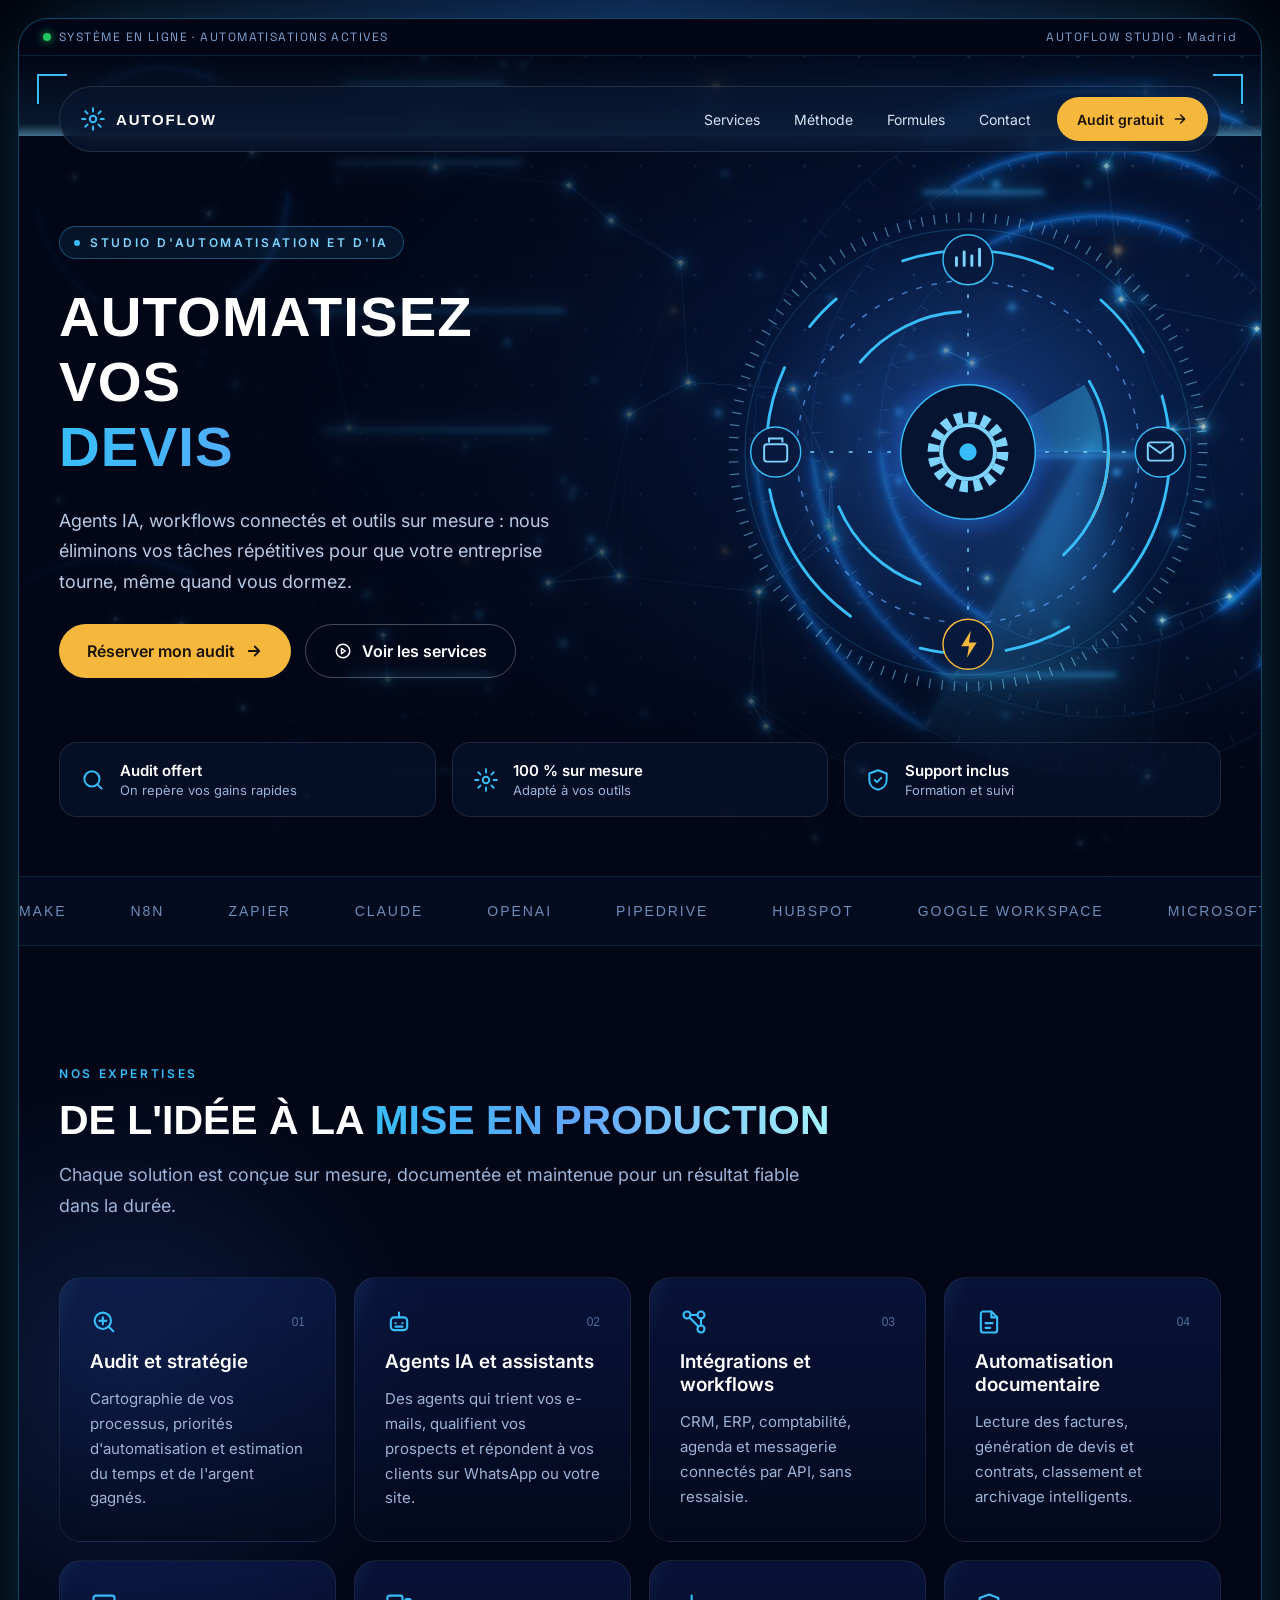
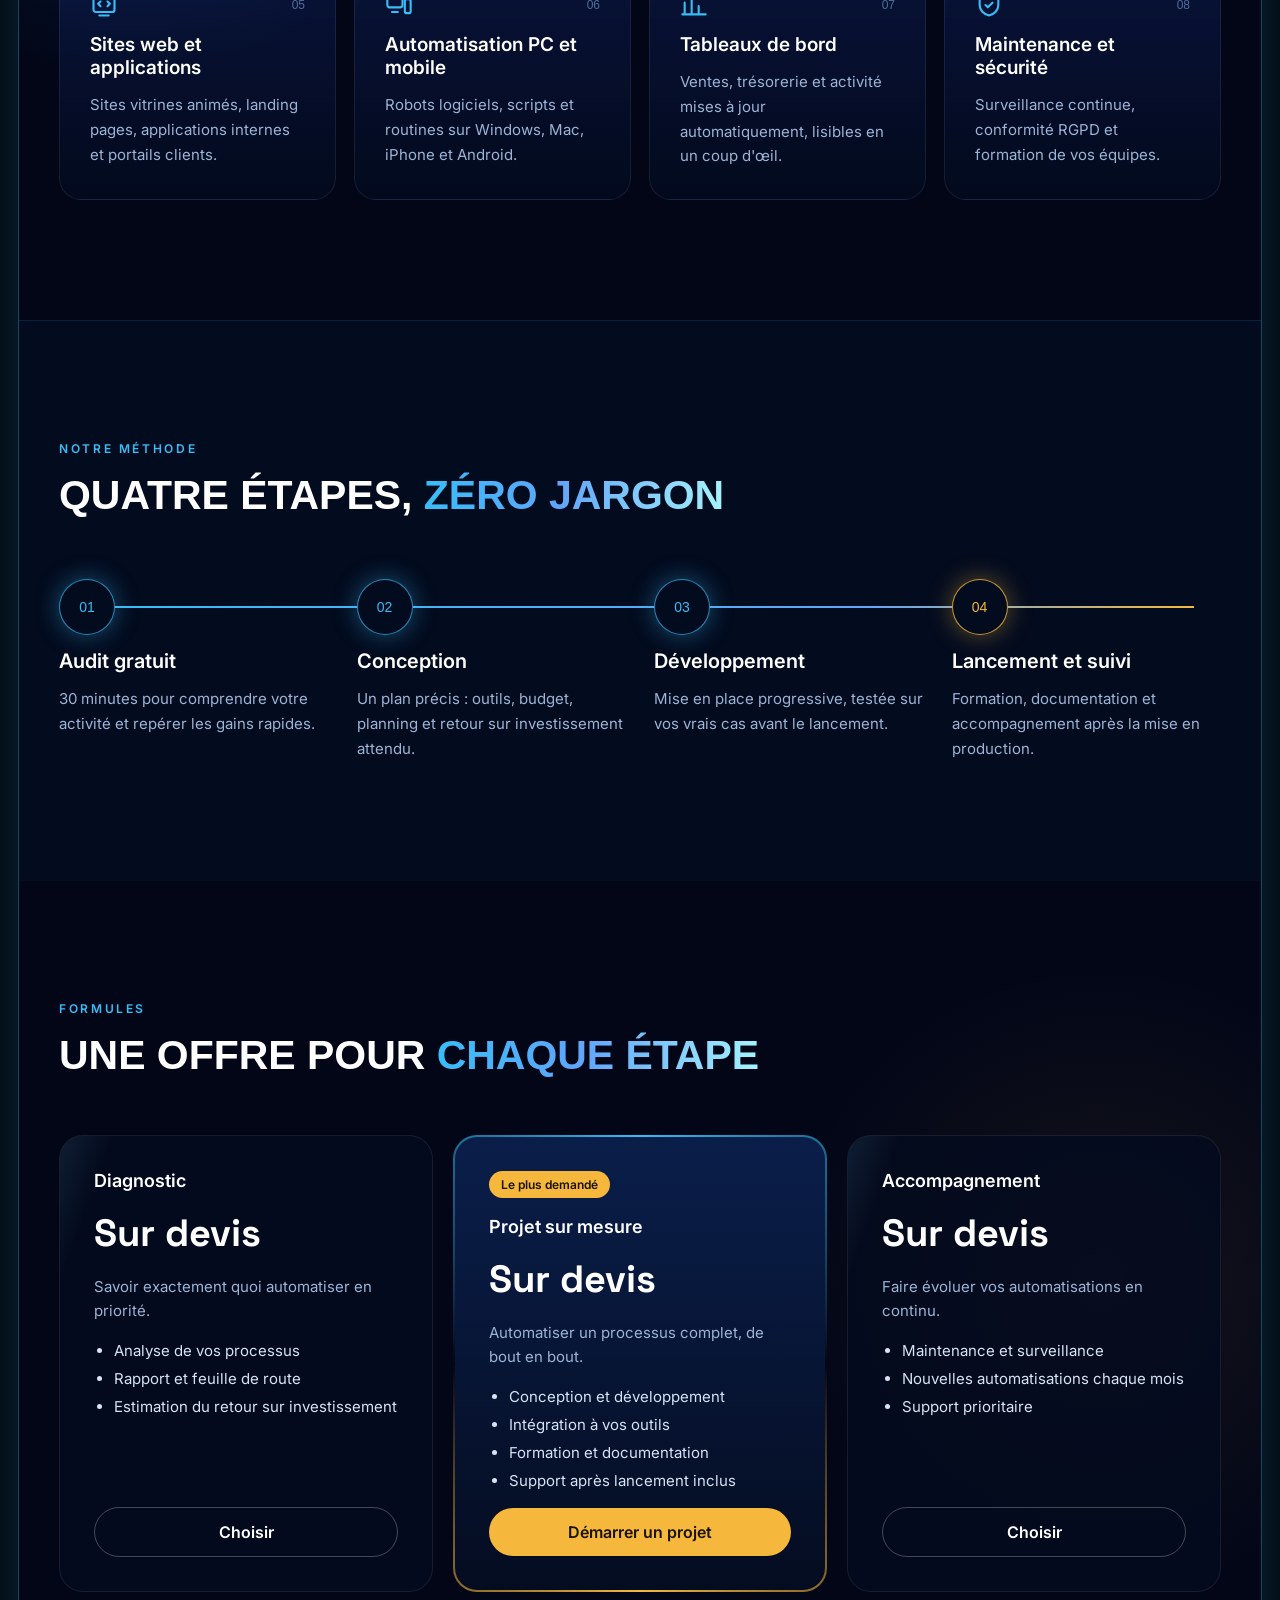
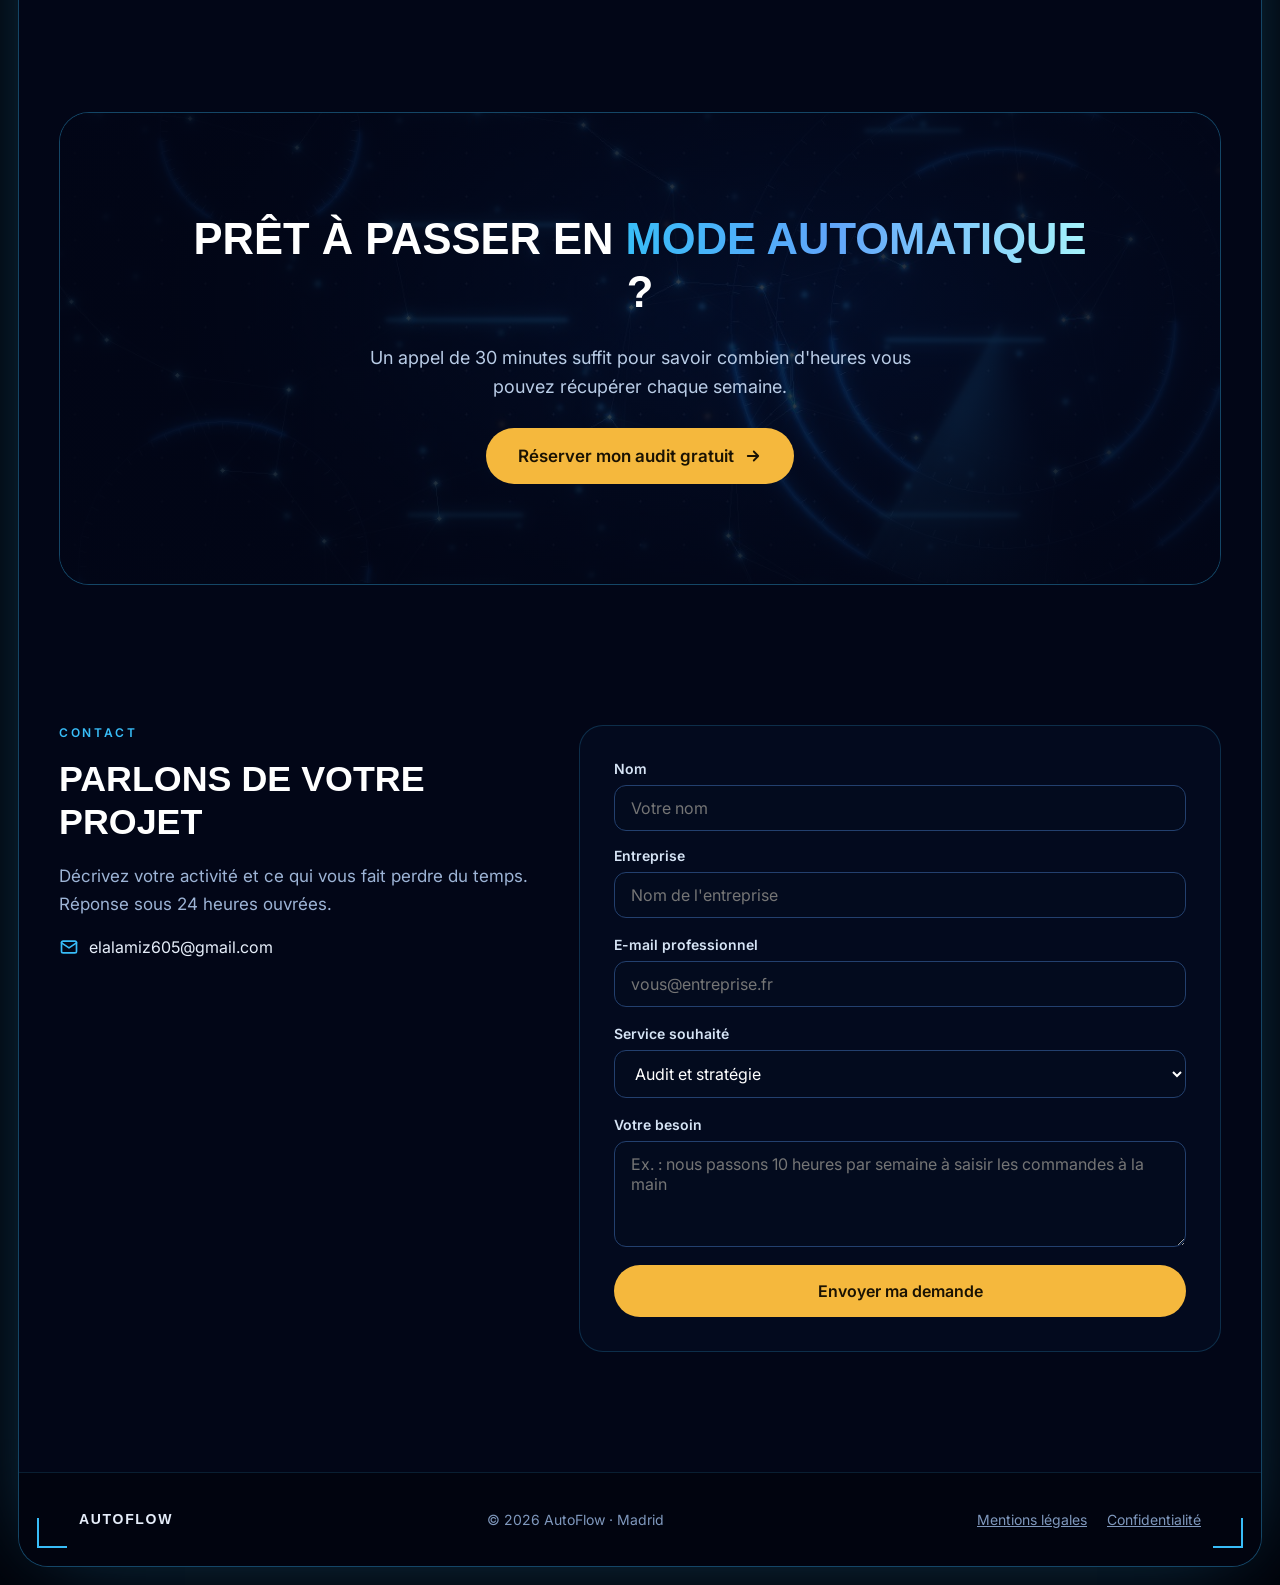
==== automation-agency-demo/index.html @ f9086c4c "Add animated automation agency demo site New /automation-agency-demo/ page with a looping video back" ====
<!doctype html>
<html lang="fr">
<head>
<meta charset="utf-8">
<meta name="viewport" content="width=device-width, initial-scale=1">
<title>AutoFlow – automatisation et IA pour entreprises (démo)</title>
<meta name="description" content="Démo de site vitrine animé pour une agence d'automatisation et d'IA fictive, réalisée par Ziad El Alami.">
<link rel="icon" href="../assets/logo.svg" type="image/svg+xml">
<link rel="preconnect" href="https://fonts.googleapis.com">
<link href="https://fonts.googleapis.com/css2?family=Inter:wght@400;500;600&amp;family=Syncopate:wght@400;700&amp;family=Space+Grotesk:wght@500;600;700&amp;display=swap" rel="stylesheet">
<style>
body{margin:0;background:#01030A}
a{color:#7DD3FC}a:hover{color:#BAE6FD}
@keyframes aj-up{from{opacity:0;transform:translateY(28px)}to{opacity:1;transform:none}}
@keyframes aj-spin{to{transform:rotate(360deg)}}
@keyframes aj-spinr{to{transform:rotate(-360deg)}}
@keyframes aj-glow{0%,100%{opacity:.45}50%{opacity:1}}
@keyframes aj-flow{to{stroke-dashoffset:-200}}
@keyframes aj-drift{from{transform:translateX(0)}to{transform:translateX(-50%)}}
@keyframes aj-scan{0%{transform:translateY(-10%);opacity:0}10%{opacity:1}90%{opacity:1}100%{transform:translateY(1100%);opacity:0}}
@keyframes aj-blink{0%,100%{opacity:1}50%{opacity:.25}}
@keyframes aj-words{0%,20%{transform:translateY(0)}25%,45%{transform:translateY(-1.15em)}50%,70%{transform:translateY(-2.3em)}75%,95%{transform:translateY(-3.45em)}100%{transform:translateY(-4.6em)}}
@keyframes aj-float{0%,100%{transform:translateY(0)}50%{transform:translateY(-14px)}}
@keyframes aj-line{from{transform:scaleX(0)}to{transform:scaleX(1)}}
@keyframes aj-shine{from{transform:translateX(-120%) skewX(-20deg)}to{transform:translateX(220%) skewX(-20deg)}}
.aj-in{opacity:0;animation:aj-up .9s cubic-bezier(.2,.7,.2,1) forwards}
.aj-rot{transform-box:fill-box;transform-origin:center;animation:aj-spin 20s linear infinite}
.aj-rotr{transform-box:fill-box;transform-origin:center;animation:aj-spinr 14s linear infinite}
.aj-glow{animation:aj-glow 3.5s ease-in-out infinite}
.aj-pulse{stroke-dasharray:4 16;animation:aj-flow 2.4s linear infinite}
.aj-marq{animation:aj-drift 34s linear infinite}
.aj-scan{animation:aj-scan 7s linear infinite}
.aj-blink{animation:aj-blink 1.6s ease-in-out infinite}
.aj-words{animation:aj-words 10s cubic-bezier(.7,0,.3,1) infinite}
.aj-float{animation:aj-float 6s ease-in-out infinite}
.aj-grad{background:linear-gradient(90deg,#38BDF8 0%,#60A5FA 45%,#A5F3FC 100%);-webkit-background-clip:text;background-clip:text;color:transparent}
.aj-card{position:relative;overflow:hidden;transition:transform .35s cubic-bezier(.2,.7,.2,1),border-color .35s,box-shadow .35s}
.aj-card::after{content:"";position:absolute;top:0;bottom:0;left:0;width:40%;background:linear-gradient(90deg,transparent,rgba(125,211,252,.14),transparent);transform:translateX(-120%) skewX(-20deg);pointer-events:none}
.aj-card:hover{transform:translateY(-6px);border-color:rgba(56,189,248,.6);box-shadow:0 24px 60px -24px rgba(56,189,248,.55)}
.aj-card:hover::after{animation:aj-shine .9s ease}
.aj-btn{transition:transform .25s,box-shadow .25s}
.aj-btn:hover{transform:translateY(-2px);box-shadow:0 0 34px rgba(245,184,61,.6)}
.aj-ghost{transition:background .25s,border-color .25s}
.aj-ghost:hover{background:rgba(56,189,248,.12);border-color:rgba(56,189,248,.7)}
@supports (animation-timeline: view()){.aj-rev{animation:aj-up linear both;animation-timeline:view();animation-range:entry 0% cover 28%}.aj-draw{transform-origin:left center;animation:aj-line linear both;animation-timeline:view();animation-range:entry 10% cover 45%}}
@media (max-width: 900px){.aj-hide-sm{display:none !important}}
@media (max-width: 640px){.aj-hide-xs{display:none !important}}
@media (prefers-reduced-motion: reduce){.aj-in,.aj-rev,.aj-draw{opacity:1 !important;transform:none !important;animation:none !important}.aj-rot,.aj-rotr,.aj-glow,.aj-pulse,.aj-marq,.aj-scan,.aj-blink,.aj-words,.aj-float{animation:none !important}}
</style>
</head>
<body>
<div style="font-family: Inter, system-ui, sans-serif; color: #E6EEFA; background: radial-gradient(ellipse 80% 50% at 50% 0%, #0B1E46 0%, #01030A 60%); width: 100%; padding: 18px; box-sizing: border-box">

<div style="position: relative; border-radius: 30px; border: 1px solid rgba(56,189,248,.35); box-shadow: 0 0 0 1px rgba(255,255,255,.03) inset, 0 0 90px -30px rgba(56,189,248,.45); overflow: hidden; background: #020617">

<div style="position: relative; z-index: 4; display: flex; flex-wrap: wrap; justify-content: space-between; gap: 8px; padding: 10px 24px; font-family: 'Space Grotesk', sans-serif; font-size: 12px; letter-spacing: .12em; color: #7FA3CF; border-bottom: 1px solid rgba(56,189,248,.15); background: rgba(2,6,23,.75)">
<span style="display: flex; align-items: center; gap: 8px"><span class="aj-blink" style="width: 8px; height: 8px; border-radius: 50%; background: #22C55E; box-shadow: 0 0 10px #22C55E"></span>SYSTÈME EN LIGNE · AUTOMATISATIONS ACTIVES</span>
<span class="aj-hide-sm">AUTOFLOW STUDIO · Madrid</span>
</div>

<section id="accueil" style="position: relative; overflow: hidden; min-height: 820px; background: #020617">
<video aria-hidden="true" src="hero.mp4" poster="poster.jpg" autoplay muted loop playsinline style="position: absolute; inset: 0; width: 100%; height: 100%; object-fit: cover; opacity: .9"></video>
<div aria-hidden="true" style="position: absolute; inset: 0; background: linear-gradient(90deg, rgba(2,6,23,.94) 0%, rgba(2,6,23,.72) 40%, rgba(2,6,23,.15) 100%)"></div>
<div aria-hidden="true" style="position: absolute; left: 0; right: 0; bottom: 0; height: 220px; background: linear-gradient(180deg, rgba(2,6,23,0) 0%, #020617 100%)"></div>
<div aria-hidden="true" class="aj-scan" style="position: absolute; left: 0; right: 0; top: 0; height: 80px; background: linear-gradient(180deg, rgba(56,189,248,0) 0%, rgba(56,189,248,.10) 85%, rgba(125,211,252,.5) 100%)"></div>

<div aria-hidden="true" style="position: absolute; top: 18px; left: 18px; width: 28px; height: 28px; border-top: 2px solid #38BDF8; border-left: 2px solid #38BDF8"></div>
<div aria-hidden="true" style="position: absolute; top: 18px; right: 18px; width: 28px; height: 28px; border-top: 2px solid #38BDF8; border-right: 2px solid #38BDF8"></div>

<div style="position: relative; z-index: 3; max-width: 1280px; margin: 0 auto; padding: 30px 40px 0">
<header class="aj-in" style="animation-delay: .05s; display: flex; flex-wrap: wrap; align-items: center; justify-content: space-between; gap: 16px; padding: 10px 12px 10px 20px; border-radius: 999px; background: rgba(8,20,48,.55); border: 1px solid rgba(255,255,255,.12); backdrop-filter: blur(14px)">
<a href="#accueil" style="display: flex; align-items: center; gap: 10px; text-decoration: none; color: #FFFFFF">
<svg aria-hidden="true" width="26" height="26" viewBox="0 0 24 24" fill="none" stroke="#38BDF8" stroke-width="1.8" stroke-linecap="round" stroke-linejoin="round"><circle cx="12" cy="12" r="3"></circle><path d="M12 2v3M12 19v3M2 12h3M19 12h3M4.9 4.9l2.1 2.1M17 17l2.1 2.1M4.9 19.1L7 17M17 7l2.1-2.1"></path></svg>
<span style="font-family: Syncopate, sans-serif; font-weight: 700; font-size: 15px; letter-spacing: .12em">AUTOFLOW</span>
</a>
<nav aria-label="Navigation principale" style="display: flex; flex-wrap: wrap; align-items: center; gap: 6px; font-size: 14px">
<a href="#services" class="aj-hide-xs" style="color: #D6E4F5; text-decoration: none; padding: 10px 14px">Services</a>
<a href="#methode" class="aj-hide-xs" style="color: #D6E4F5; text-decoration: none; padding: 10px 14px">Méthode</a>
<a href="#formules" class="aj-hide-xs" style="color: #D6E4F5; text-decoration: none; padding: 10px 14px">Formules</a>
<a href="#contact" class="aj-hide-xs" style="color: #D6E4F5; text-decoration: none; padding: 10px 14px">Contact</a>
<a href="#contact" class="aj-btn" style="margin-left: 6px; background: #F5B83D; color: #1A1203; text-decoration: none; padding: 12px 20px; border-radius: 999px; font-weight: 600; min-height: 44px; box-sizing: border-box; display: inline-flex; align-items: center; gap: 8px">Audit gratuit <svg aria-hidden="true" width="16" height="16" viewBox="0 0 24 24" fill="none" stroke="#1A1203" stroke-width="2.4" stroke-linecap="round" stroke-linejoin="round"><path d="M5 12h14M13 6l6 6-6 6"></path></svg></a>
</nav>
</header>
</div>

<div style="position: relative; z-index: 2; max-width: 1280px; margin: 0 auto; padding: 50px 40px 40px; display: flex; flex-wrap: wrap; align-items: center; gap: 30px">

<div style="flex: 1 1 540px; display: flex; flex-direction: column; gap: 26px">
<span class="aj-in" style="animation-delay: .15s; display: inline-flex; align-self: flex-start; align-items: center; gap: 10px; font-size: 12px; font-weight: 600; letter-spacing: .22em; color: #7DD3FC; padding: 8px 14px; border: 1px solid rgba(56,189,248,.35); border-radius: 999px; background: rgba(56,189,248,.08)"><span class="aj-blink" style="width: 6px; height: 6px; border-radius: 50%; background: #38BDF8"></span>STUDIO D'AUTOMATISATION ET D'IA</span>
<h1 aria-label="Automatisez vos devis, factures, relances et agendas" style="margin: 0; font-family: Syncopate, sans-serif; font-weight: 700; font-size: clamp(28px, 4.4vw, 58px); line-height: 1.15; letter-spacing: .02em; color: #FFFFFF">
<span aria-hidden="true" class="aj-in" style="display: block; animation-delay: .25s">AUTOMATISEZ</span>
<span aria-hidden="true" class="aj-in" style="display: block; animation-delay: .38s">VOS</span>
<span aria-hidden="true" class="aj-in" style="display: block; animation-delay: .51s; height: 1.15em; overflow: hidden">
<span class="aj-words aj-grad" style="display: flex; flex-direction: column; line-height: 1.15em"><span>DEVIS</span><span>FACTURES</span><span>RELANCES</span><span>AGENDAS</span><span>DEVIS</span></span>
</span>
</h1>
<p class="aj-in" style="animation-delay: .65s; margin: 0; font-size: 18px; line-height: 1.7; color: #B9CCE6; max-width: 540px">Agents IA, workflows connectés et outils sur mesure : nous éliminons vos tâches répétitives pour que votre entreprise tourne, même quand vous dormez.</p>
<div class="aj-in" style="animation-delay: .78s; display: flex; flex-wrap: wrap; gap: 14px">
<a href="#contact" class="aj-btn" style="background: #F5B83D; color: #1A1203; text-decoration: none; padding: 16px 28px; border-radius: 999px; font-weight: 600; font-size: 16px; min-height: 44px; box-sizing: border-box; display: inline-flex; align-items: center; gap: 10px">Réserver mon audit <svg aria-hidden="true" width="18" height="18" viewBox="0 0 24 24" fill="none" stroke="#1A1203" stroke-width="2.4" stroke-linecap="round" stroke-linejoin="round"><path d="M5 12h14M13 6l6 6-6 6"></path></svg></a>
<a href="#services" class="aj-ghost" style="color: #FFFFFF; text-decoration: none; padding: 16px 28px; border-radius: 999px; font-weight: 600; font-size: 16px; border: 1px solid rgba(255,255,255,.28); min-height: 44px; box-sizing: border-box; display: inline-flex; align-items: center; gap: 10px"><svg aria-hidden="true" width="18" height="18" viewBox="0 0 24 24" fill="none" stroke="#FFFFFF" stroke-width="2" stroke-linecap="round" stroke-linejoin="round"><circle cx="12" cy="12" r="9"></circle><path d="M10 8.5l5 3.5-5 3.5z"></path></svg>Voir les services</a>
</div>
</div>

<div class="aj-in" style="animation-delay: .3s; flex: 1 1 420px; display: flex; justify-content: center">
<svg class="aj-float" role="img" aria-label="Interface holographique animée d'automatisation" viewBox="0 0 520 520" style="width: 100%; max-width: 500px; height: auto; overflow: visible">
<defs>
<radialGradient id="ajCore" cx="50%" cy="50%" r="50%"><stop offset="0%" stop-color="#E0F7FF"></stop><stop offset="35%" stop-color="#38BDF8" stop-opacity=".9"></stop><stop offset="100%" stop-color="#1D4ED8" stop-opacity="0"></stop></radialGradient>
<radialGradient id="ajHalo" cx="50%" cy="50%" r="50%"><stop offset="0%" stop-color="#3B82F6" stop-opacity=".35"></stop><stop offset="100%" stop-color="#3B82F6" stop-opacity="0"></stop></radialGradient>
<linearGradient id="ajSweep" x1="0" y1="0" x2="1" y2="0"><stop offset="0%" stop-color="#38BDF8" stop-opacity="0"></stop><stop offset="100%" stop-color="#38BDF8" stop-opacity=".45"></stop></linearGradient>
</defs>
<circle class="aj-glow" cx="260" cy="260" r="255" fill="url(#ajHalo)"></circle>
<circle class="aj-rot" style="animation-duration: 60s" cx="260" cy="260" r="244" fill="none" stroke="#7DD3FC" stroke-opacity=".55" stroke-width="10" stroke-dasharray="1.2 11.6"></circle>
<circle cx="260" cy="260" r="232" fill="none" stroke="#38BDF8" stroke-opacity=".25" stroke-width="1"></circle>
<circle class="aj-rot" style="animation-duration: 16s" cx="260" cy="260" r="210" fill="none" stroke="#38BDF8" stroke-width="3" stroke-linecap="round" stroke-dasharray="160 60 70 50 40 80"></circle>
<circle class="aj-rotr" style="animation-duration: 24s" cx="260" cy="260" r="178" fill="none" stroke="#60A5FA" stroke-opacity=".7" stroke-width="1.5" stroke-dasharray="6 10"></circle>
<circle class="aj-rot" style="animation-duration: 9s" cx="260" cy="260" r="146" fill="none" stroke="#F5B83D" stroke-width="3" stroke-linecap="round" stroke-dasharray="70 850"></circle>
<circle class="aj-rotr" style="animation-duration: 12s" cx="260" cy="260" r="146" fill="none" stroke="#38BDF8" stroke-width="3" stroke-linecap="round" stroke-dasharray="120 160"></circle>
<g class="aj-rot" style="animation-duration: 5s"><path d="M260 260 L400 260 A140 140 0 0 0 381 190 Z" fill="url(#ajSweep)"></path></g>
<g class="aj-rot" style="animation-duration: 30s">
<g fill="none" stroke="#7DD3FC" stroke-width="1.5"><line class="aj-pulse" x1="260" y1="260" x2="260" y2="60"></line><line class="aj-pulse" x1="260" y1="260" x2="460" y2="260"></line><line class="aj-pulse" x1="260" y1="260" x2="260" y2="460"></line><line class="aj-pulse" x1="260" y1="260" x2="60" y2="260"></line></g>
<g class="aj-rotr" style="animation-duration: 30s"><circle cx="260" cy="60" r="26" fill="#071A3D" stroke="#38BDF8" stroke-width="1.5"></circle><path d="M248 66v-8M256 66v-14M264 66v-10M272 66v-17" stroke="#7DD3FC" stroke-width="3" stroke-linecap="round" fill="none"></path></g>
<g class="aj-rotr" style="animation-duration: 30s"><circle cx="460" cy="260" r="26" fill="#071A3D" stroke="#38BDF8" stroke-width="1.5"></circle><rect x="447" y="250" width="26" height="19" rx="3" fill="none" stroke="#7DD3FC" stroke-width="2"></rect><path d="M447 252l13 9 13-9" fill="none" stroke="#7DD3FC" stroke-width="2"></path></g>
<g class="aj-rotr" style="animation-duration: 30s"><circle cx="260" cy="460" r="26" fill="#071A3D" stroke="#F5B83D" stroke-width="1.5"></circle><path d="M263 446l-10 16h8l-2 12 10-16h-8z" fill="#F5B83D"></path></g>
<g class="aj-rotr" style="animation-duration: 30s"><circle cx="60" cy="260" r="26" fill="#071A3D" stroke="#38BDF8" stroke-width="1.5"></circle><rect x="48" y="252" width="24" height="18" rx="3" fill="none" stroke="#7DD3FC" stroke-width="2"></rect><path d="M53 250v-4h14v4" fill="none" stroke="#7DD3FC" stroke-width="2"></path></g>
</g>
<circle class="aj-glow" cx="260" cy="260" r="92" fill="url(#ajCore)"></circle>
<circle cx="260" cy="260" r="70" fill="#041431" stroke="#38BDF8" stroke-width="1.5"></circle>
<g class="aj-rot" style="animation-duration: 8s">
<circle cx="260" cy="260" r="36" fill="none" stroke="#7DD3FC" stroke-width="12" stroke-dasharray="8 6.14"></circle>
<circle cx="260" cy="260" r="28" fill="#041431" stroke="#7DD3FC" stroke-width="4"></circle>
<circle cx="260" cy="260" r="9" fill="#38BDF8"></circle>
</g>
</svg>
</div>
</div>

<div style="position: relative; z-index: 2; max-width: 1280px; margin: 0 auto; padding: 0 40px 56px">
<div class="aj-in" style="animation-delay: .95s; display: grid; grid-template-columns: repeat(auto-fit, minmax(230px, 1fr)); gap: 16px">
<div style="display: flex; align-items: center; gap: 14px; padding: 18px 20px; border-radius: 18px; background: rgba(8,20,48,.6); border: 1px solid rgba(255,255,255,.1); backdrop-filter: blur(10px)">
<svg aria-hidden="true" width="26" height="26" viewBox="0 0 24 24" fill="none" stroke="#38BDF8" stroke-width="1.8" stroke-linecap="round" stroke-linejoin="round"><circle cx="11" cy="11" r="7"></circle><path d="M20 20l-4-4"></path></svg>
<span style="display: flex; flex-direction: column; gap: 2px"><span style="font-size: 15px; font-weight: 600; color: #FFFFFF">Audit offert</span><span style="font-size: 13px; color: #9DB4D6">On repère vos gains rapides</span></span>
</div>
<div style="display: flex; align-items: center; gap: 14px; padding: 18px 20px; border-radius: 18px; background: rgba(8,20,48,.6); border: 1px solid rgba(255,255,255,.1); backdrop-filter: blur(10px)">
<svg aria-hidden="true" width="26" height="26" viewBox="0 0 24 24" fill="none" stroke="#38BDF8" stroke-width="1.8" stroke-linecap="round" stroke-linejoin="round"><circle cx="12" cy="12" r="3"></circle><path d="M12 2v3M12 19v3M2 12h3M19 12h3M4.9 4.9l2.1 2.1M17 17l2.1 2.1M4.9 19.1L7 17M17 7l2.1-2.1"></path></svg>
<span style="display: flex; flex-direction: column; gap: 2px"><span style="font-size: 15px; font-weight: 600; color: #FFFFFF">100 % sur mesure</span><span style="font-size: 13px; color: #9DB4D6">Adapté à vos outils</span></span>
</div>
<div style="display: flex; align-items: center; gap: 14px; padding: 18px 20px; border-radius: 18px; background: rgba(8,20,48,.6); border: 1px solid rgba(255,255,255,.1); backdrop-filter: blur(10px)">
<svg aria-hidden="true" width="26" height="26" viewBox="0 0 24 24" fill="none" stroke="#38BDF8" stroke-width="1.8" stroke-linecap="round" stroke-linejoin="round"><path d="M12 3l8 3v6c0 4.5-3.4 8-8 9-4.6-1-8-4.5-8-9V6z"></path><path d="M9 12l2 2 4-4"></path></svg>
<span style="display: flex; flex-direction: column; gap: 2px"><span style="font-size: 15px; font-weight: 600; color: #FFFFFF">Support inclus</span><span style="font-size: 13px; color: #9DB4D6">Formation et suivi</span></span>
</div>
</div>
</div>
</section>

<section aria-label="Technologies" style="border-top: 1px solid rgba(56,189,248,.15); border-bottom: 1px solid rgba(56,189,248,.15); background: #030B1E; overflow: hidden">
<div class="aj-marq" style="display: flex; width: max-content; gap: 64px; padding: 26px 0; font-family: Syncopate, sans-serif; font-size: 14px; letter-spacing: .14em; color: #6E8DB8; white-space: nowrap">
<span>MAKE</span><span>N8N</span><span>ZAPIER</span><span>CLAUDE</span><span>OPENAI</span><span>PIPEDRIVE</span><span>HUBSPOT</span><span>GOOGLE WORKSPACE</span><span>MICROSOFT 365</span><span>WHATSAPP BUSINESS</span><span>NEXT.JS</span><span>VERCEL</span>
<span>MAKE</span><span>N8N</span><span>ZAPIER</span><span>CLAUDE</span><span>OPENAI</span><span>PIPEDRIVE</span><span>HUBSPOT</span><span>GOOGLE WORKSPACE</span><span>MICROSOFT 365</span><span>WHATSAPP BUSINESS</span><span>NEXT.JS</span><span>VERCEL</span>
</div>
</section>

<section id="services" style="position: relative; background: #020617">
<div aria-hidden="true" class="aj-glow" style="position: absolute; left: -200px; top: 120px; width: 620px; height: 620px; border-radius: 50%; background: radial-gradient(circle, rgba(59,130,246,.16) 0%, rgba(59,130,246,0) 70%)"></div>
<div style="position: relative; max-width: 1280px; margin: 0 auto; padding: 120px 40px; display: flex; flex-direction: column; gap: 56px">
<div class="aj-rev" style="display: flex; flex-direction: column; gap: 16px; max-width: 780px">
<span style="font-size: 12px; font-weight: 600; letter-spacing: .22em; color: #38BDF8">NOS EXPERTISES</span>
<h2 style="margin: 0; font-family: Syncopate, sans-serif; font-weight: 700; font-size: clamp(24px, 3.2vw, 42px); line-height: 1.15; color: #FFFFFF">DE L'IDÉE À LA <span class="aj-grad">MISE EN PRODUCTION</span></h2>
<p style="margin: 0; font-size: 18px; line-height: 1.7; color: #9DB4D6">Chaque solution est conçue sur mesure, documentée et maintenue pour un résultat fiable dans la durée.</p>
</div>
<div style="display: grid; grid-template-columns: repeat(auto-fit, minmax(270px, 1fr)); gap: 18px">

<div class="aj-card aj-rev" style="border: 1px solid rgba(255,255,255,.08); border-radius: 22px; padding: 30px; display: flex; flex-direction: column; gap: 14px; background: linear-gradient(180deg, rgba(30,64,175,.22) 0%, rgba(4,12,32,.7) 100%)">
<div style="display: flex; justify-content: space-between; align-items: center"><svg aria-hidden="true" width="28" height="28" viewBox="0 0 24 24" fill="none" stroke="#38BDF8" stroke-width="1.8" stroke-linecap="round" stroke-linejoin="round"><circle cx="11" cy="11" r="7"></circle><path d="M20 20l-4-4M8 11h6M11 8v6"></path></svg><span style="font-family: Syncopate, sans-serif; font-size: 12px; color: #4F6E99">01</span></div>
<h3 style="margin: 0; font-size: 19px; font-weight: 600; color: #FFFFFF">Audit et stratégie</h3>
<p style="margin: 0; font-size: 15px; line-height: 1.65; color: #9DB4D6">Cartographie de vos processus, priorités d'automatisation et estimation du temps et de l'argent gagnés.</p>
</div>
<div class="aj-card aj-rev" style="border: 1px solid rgba(255,255,255,.08); border-radius: 22px; padding: 30px; display: flex; flex-direction: column; gap: 14px; background: linear-gradient(180deg, rgba(30,64,175,.22) 0%, rgba(4,12,32,.7) 100%)">
<div style="display: flex; justify-content: space-between; align-items: center"><svg aria-hidden="true" width="28" height="28" viewBox="0 0 24 24" fill="none" stroke="#38BDF8" stroke-width="1.8" stroke-linecap="round" stroke-linejoin="round"><rect x="5" y="8" width="14" height="11" rx="3"></rect><path d="M12 4v4M9 13h.01M15 13h.01M9 16h6"></path></svg><span style="font-family: Syncopate, sans-serif; font-size: 12px; color: #4F6E99">02</span></div>
<h3 style="margin: 0; font-size: 19px; font-weight: 600; color: #FFFFFF">Agents IA et assistants</h3>
<p style="margin: 0; font-size: 15px; line-height: 1.65; color: #9DB4D6">Des agents qui trient vos e-mails, qualifient vos prospects et répondent à vos clients sur WhatsApp ou votre site.</p>
</div>
<div class="aj-card aj-rev" style="border: 1px solid rgba(255,255,255,.08); border-radius: 22px; padding: 30px; display: flex; flex-direction: column; gap: 14px; background: linear-gradient(180deg, rgba(30,64,175,.22) 0%, rgba(4,12,32,.7) 100%)">
<div style="display: flex; justify-content: space-between; align-items: center"><svg aria-hidden="true" width="28" height="28" viewBox="0 0 24 24" fill="none" stroke="#38BDF8" stroke-width="1.8" stroke-linecap="round" stroke-linejoin="round"><circle cx="6" cy="6" r="3"></circle><circle cx="18" cy="18" r="3"></circle><circle cx="18" cy="6" r="3"></circle><path d="M9 6h6M18 9v6M8.2 8.2l7.6 7.6"></path></svg><span style="font-family: Syncopate, sans-serif; font-size: 12px; color: #4F6E99">03</span></div>
<h3 style="margin: 0; font-size: 19px; font-weight: 600; color: #FFFFFF">Intégrations et workflows</h3>
<p style="margin: 0; font-size: 15px; line-height: 1.65; color: #9DB4D6">CRM, ERP, comptabilité, agenda et messagerie connectés par API, sans ressaisie.</p>
</div>
<div class="aj-card aj-rev" style="border: 1px solid rgba(255,255,255,.08); border-radius: 22px; padding: 30px; display: flex; flex-direction: column; gap: 14px; background: linear-gradient(180deg, rgba(30,64,175,.22) 0%, rgba(4,12,32,.7) 100%)">
<div style="display: flex; justify-content: space-between; align-items: center"><svg aria-hidden="true" width="28" height="28" viewBox="0 0 24 24" fill="none" stroke="#38BDF8" stroke-width="1.8" stroke-linecap="round" stroke-linejoin="round"><path d="M14 3H7a2 2 0 0 0-2 2v14a2 2 0 0 0 2 2h10a2 2 0 0 0 2-2V8z"></path><path d="M14 3v5h5M9 13h6M9 17h4"></path></svg><span style="font-family: Syncopate, sans-serif; font-size: 12px; color: #4F6E99">04</span></div>
<h3 style="margin: 0; font-size: 19px; font-weight: 600; color: #FFFFFF">Automatisation documentaire</h3>
<p style="margin: 0; font-size: 15px; line-height: 1.65; color: #9DB4D6">Lecture des factures, génération de devis et contrats, classement et archivage intelligents.</p>
</div>
<div class="aj-card aj-rev" style="border: 1px solid rgba(255,255,255,.08); border-radius: 22px; padding: 30px; display: flex; flex-direction: column; gap: 14px; background: linear-gradient(180deg, rgba(30,64,175,.22) 0%, rgba(4,12,32,.7) 100%)">
<div style="display: flex; justify-content: space-between; align-items: center"><svg aria-hidden="true" width="28" height="28" viewBox="0 0 24 24" fill="none" stroke="#38BDF8" stroke-width="1.8" stroke-linecap="round" stroke-linejoin="round"><rect x="3" y="4" width="18" height="14" rx="2"></rect><path d="M8 21h8M9 9l-2 2 2 2M15 9l2 2-2 2"></path></svg><span style="font-family: Syncopate, sans-serif; font-size: 12px; color: #4F6E99">05</span></div>
<h3 style="margin: 0; font-size: 19px; font-weight: 600; color: #FFFFFF">Sites web et applications</h3>
<p style="margin: 0; font-size: 15px; line-height: 1.65; color: #9DB4D6">Sites vitrines animés, landing pages, applications internes et portails clients.</p>
</div>
<div class="aj-card aj-rev" style="border: 1px solid rgba(255,255,255,.08); border-radius: 22px; padding: 30px; display: flex; flex-direction: column; gap: 14px; background: linear-gradient(180deg, rgba(30,64,175,.22) 0%, rgba(4,12,32,.7) 100%)">
<div style="display: flex; justify-content: space-between; align-items: center"><svg aria-hidden="true" width="28" height="28" viewBox="0 0 24 24" fill="none" stroke="#38BDF8" stroke-width="1.8" stroke-linecap="round" stroke-linejoin="round"><rect x="2" y="4" width="13" height="10" rx="2"></rect><path d="M6 18h5"></path><rect x="17" y="7" width="5" height="12" rx="1.5"></rect></svg><span style="font-family: Syncopate, sans-serif; font-size: 12px; color: #4F6E99">06</span></div>
<h3 style="margin: 0; font-size: 19px; font-weight: 600; color: #FFFFFF">Automatisation PC et mobile</h3>
<p style="margin: 0; font-size: 15px; line-height: 1.65; color: #9DB4D6">Robots logiciels, scripts et routines sur Windows, Mac, iPhone et Android.</p>
</div>
<div class="aj-card aj-rev" style="border: 1px solid rgba(255,255,255,.08); border-radius: 22px; padding: 30px; display: flex; flex-direction: column; gap: 14px; background: linear-gradient(180deg, rgba(30,64,175,.22) 0%, rgba(4,12,32,.7) 100%)">
<div style="display: flex; justify-content: space-between; align-items: center"><svg aria-hidden="true" width="28" height="28" viewBox="0 0 24 24" fill="none" stroke="#38BDF8" stroke-width="1.8" stroke-linecap="round" stroke-linejoin="round"><path d="M4 20V10M10 20V4M16 20v-7M22 20H2"></path></svg><span style="font-family: Syncopate, sans-serif; font-size: 12px; color: #4F6E99">07</span></div>
<h3 style="margin: 0; font-size: 19px; font-weight: 600; color: #FFFFFF">Tableaux de bord</h3>
<p style="margin: 0; font-size: 15px; line-height: 1.65; color: #9DB4D6">Ventes, trésorerie et activité mises à jour automatiquement, lisibles en un coup d'œil.</p>
</div>
<div class="aj-card aj-rev" style="border: 1px solid rgba(255,255,255,.08); border-radius: 22px; padding: 30px; display: flex; flex-direction: column; gap: 14px; background: linear-gradient(180deg, rgba(30,64,175,.22) 0%, rgba(4,12,32,.7) 100%)">
<div style="display: flex; justify-content: space-between; align-items: center"><svg aria-hidden="true" width="28" height="28" viewBox="0 0 24 24" fill="none" stroke="#38BDF8" stroke-width="1.8" stroke-linecap="round" stroke-linejoin="round"><path d="M12 3l8 3v6c0 4.5-3.4 8-8 9-4.6-1-8-4.5-8-9V6z"></path><path d="M9 12l2 2 4-4"></path></svg><span style="font-family: Syncopate, sans-serif; font-size: 12px; color: #4F6E99">08</span></div>
<h3 style="margin: 0; font-size: 19px; font-weight: 600; color: #FFFFFF">Maintenance et sécurité</h3>
<p style="margin: 0; font-size: 15px; line-height: 1.65; color: #9DB4D6">Surveillance continue, conformité RGPD et formation de vos équipes.</p>
</div>

</div>
</div>
</section>

<section id="methode" style="background: #030B1E; border-top: 1px solid rgba(56,189,248,.12)">
<div style="max-width: 1280px; margin: 0 auto; padding: 120px 40px; display: flex; flex-direction: column; gap: 60px">
<div class="aj-rev" style="display: flex; flex-direction: column; gap: 16px; max-width: 780px">
<span style="font-size: 12px; font-weight: 600; letter-spacing: .22em; color: #38BDF8">NOTRE MÉTHODE</span>
<h2 style="margin: 0; font-family: Syncopate, sans-serif; font-weight: 700; font-size: clamp(24px, 3.2vw, 42px); line-height: 1.15; color: #FFFFFF">QUATRE ÉTAPES, <span class="aj-grad">ZÉRO JARGON</span></h2>
</div>
<div style="position: relative">
<div aria-hidden="true" class="aj-draw aj-hide-sm" style="position: absolute; left: 27px; right: 27px; top: 27px; height: 2px; background: linear-gradient(90deg, #38BDF8, #60A5FA 70%, #F5B83D)"></div>
<div style="position: relative; display: grid; grid-template-columns: repeat(auto-fit, minmax(230px, 1fr)); gap: 28px">
<div class="aj-rev" style="display: flex; flex-direction: column; gap: 14px">
<span style="width: 54px; height: 54px; border-radius: 50%; border: 1px solid rgba(56,189,248,.7); background: #030B1E; box-shadow: 0 0 24px rgba(56,189,248,.4); display: flex; align-items: center; justify-content: center; font-family: Syncopate, sans-serif; font-size: 14px; color: #38BDF8">01</span>
<h3 style="margin: 0; font-size: 20px; font-weight: 600; color: #FFFFFF">Audit gratuit</h3>
<p style="margin: 0; font-size: 15px; line-height: 1.65; color: #9DB4D6">30 minutes pour comprendre votre activité et repérer les gains rapides.</p>
</div>
<div class="aj-rev" style="display: flex; flex-direction: column; gap: 14px">
<span style="width: 54px; height: 54px; border-radius: 50%; border: 1px solid rgba(56,189,248,.7); background: #030B1E; box-shadow: 0 0 24px rgba(56,189,248,.4); display: flex; align-items: center; justify-content: center; font-family: Syncopate, sans-serif; font-size: 14px; color: #38BDF8">02</span>
<h3 style="margin: 0; font-size: 20px; font-weight: 600; color: #FFFFFF">Conception</h3>
<p style="margin: 0; font-size: 15px; line-height: 1.65; color: #9DB4D6">Un plan précis : outils, budget, planning et retour sur investissement attendu.</p>
</div>
<div class="aj-rev" style="display: flex; flex-direction: column; gap: 14px">
<span style="width: 54px; height: 54px; border-radius: 50%; border: 1px solid rgba(56,189,248,.7); background: #030B1E; box-shadow: 0 0 24px rgba(56,189,248,.4); display: flex; align-items: center; justify-content: center; font-family: Syncopate, sans-serif; font-size: 14px; color: #38BDF8">03</span>
<h3 style="margin: 0; font-size: 20px; font-weight: 600; color: #FFFFFF">Développement</h3>
<p style="margin: 0; font-size: 15px; line-height: 1.65; color: #9DB4D6">Mise en place progressive, testée sur vos vrais cas avant le lancement.</p>
</div>
<div class="aj-rev" style="display: flex; flex-direction: column; gap: 14px">
<span style="width: 54px; height: 54px; border-radius: 50%; border: 1px solid rgba(245,184,61,.8); background: #030B1E; box-shadow: 0 0 24px rgba(245,184,61,.4); display: flex; align-items: center; justify-content: center; font-family: Syncopate, sans-serif; font-size: 14px; color: #F5B83D">04</span>
<h3 style="margin: 0; font-size: 20px; font-weight: 600; color: #FFFFFF">Lancement et suivi</h3>
<p style="margin: 0; font-size: 15px; line-height: 1.65; color: #9DB4D6">Formation, documentation et accompagnement après la mise en production.</p>
</div>
</div>
</div>
</div>
</section>

<section id="formules" style="position: relative; background: #020617">
<div aria-hidden="true" class="aj-glow" style="position: absolute; right: -160px; top: 80px; width: 640px; height: 640px; border-radius: 50%; background: radial-gradient(circle, rgba(245,184,61,.08) 0%, rgba(245,184,61,0) 70%)"></div>
<div style="position: relative; max-width: 1280px; margin: 0 auto; padding: 120px 40px; display: flex; flex-direction: column; gap: 56px">
<div class="aj-rev" style="display: flex; flex-direction: column; gap: 16px; max-width: 780px">
<span style="font-size: 12px; font-weight: 600; letter-spacing: .22em; color: #38BDF8">FORMULES</span>
<h2 style="margin: 0; font-family: Syncopate, sans-serif; font-weight: 700; font-size: clamp(24px, 3.2vw, 42px); line-height: 1.15; color: #FFFFFF">UNE OFFRE POUR <span class="aj-grad">CHAQUE ÉTAPE</span></h2>
</div>
<div style="display: grid; grid-template-columns: repeat(auto-fit, minmax(290px, 1fr)); gap: 20px; align-items: stretch">
<div class="aj-card aj-rev" style="border: 1px solid rgba(255,255,255,.08); border-radius: 24px; padding: 34px; display: flex; flex-direction: column; gap: 18px; background: rgba(4,12,32,.8)">
<h3 style="margin: 0; font-size: 18px; font-weight: 600; color: #FFFFFF">Diagnostic</h3>
<p style="margin: 0; font-family: 'Space Grotesk', sans-serif; font-size: 38px; font-weight: 700; color: #FFFFFF">Sur devis</p>
<p style="margin: 0; font-size: 15px; line-height: 1.6; color: #9DB4D6">Savoir exactement quoi automatiser en priorité.</p>
<ul style="margin: 0; padding-left: 20px; display: flex; flex-direction: column; gap: 9px; font-size: 15px; color: #D6E4F5"><li>Analyse de vos processus</li><li>Rapport et feuille de route</li><li>Estimation du retour sur investissement</li></ul>
<a href="#contact" class="aj-ghost" style="margin-top: auto; text-align: center; border: 1px solid rgba(255,255,255,.25); color: #FFFFFF; text-decoration: none; padding: 14px 20px; border-radius: 999px; font-weight: 600; min-height: 44px; box-sizing: border-box">Choisir</a>
</div>
<div class="aj-rev" style="position: relative; overflow: hidden; border-radius: 24px; padding: 2px; display: flex">
<div aria-hidden="true" class="aj-rot" style="position: absolute; left: -50%; top: -50%; width: 200%; height: 200%; animation-duration: 6s; background: conic-gradient(from 0deg, #38BDF8, rgba(56,189,248,0) 25%, #F5B83D 50%, rgba(245,184,61,0) 75%, #38BDF8)"></div>
<div style="position: relative; flex: 1; border-radius: 22px; padding: 34px; display: flex; flex-direction: column; gap: 18px; background: linear-gradient(180deg, #0A1E4A 0%, #040C20 100%)">
<span style="align-self: flex-start; background: #F5B83D; color: #1A1203; font-size: 12px; font-weight: 600; padding: 6px 12px; border-radius: 999px">Le plus demandé</span>
<h3 style="margin: 0; font-size: 18px; font-weight: 600; color: #FFFFFF">Projet sur mesure</h3>
<p style="margin: 0; font-family: 'Space Grotesk', sans-serif; font-size: 38px; font-weight: 700; color: #FFFFFF">Sur devis</p>
<p style="margin: 0; font-size: 15px; line-height: 1.6; color: #9DB4D6">Automatiser un processus complet, de bout en bout.</p>
<ul style="margin: 0; padding-left: 20px; display: flex; flex-direction: column; gap: 9px; font-size: 15px; color: #D6E4F5"><li>Conception et développement</li><li>Intégration à vos outils</li><li>Formation et documentation</li><li>Support après lancement inclus</li></ul>
<a href="#contact" class="aj-btn" style="margin-top: auto; text-align: center; background: #F5B83D; color: #1A1203; text-decoration: none; padding: 14px 20px; border-radius: 999px; font-weight: 600; min-height: 44px; box-sizing: border-box">Démarrer un projet</a>
</div>
</div>
<div class="aj-card aj-rev" style="border: 1px solid rgba(255,255,255,.08); border-radius: 24px; padding: 34px; display: flex; flex-direction: column; gap: 18px; background: rgba(4,12,32,.8)">
<h3 style="margin: 0; font-size: 18px; font-weight: 600; color: #FFFFFF">Accompagnement</h3>
<p style="margin: 0; font-family: 'Space Grotesk', sans-serif; font-size: 38px; font-weight: 700; color: #FFFFFF">Sur devis</p>
<p style="margin: 0; font-size: 15px; line-height: 1.6; color: #9DB4D6">Faire évoluer vos automatisations en continu.</p>
<ul style="margin: 0; padding-left: 20px; display: flex; flex-direction: column; gap: 9px; font-size: 15px; color: #D6E4F5"><li>Maintenance et surveillance</li><li>Nouvelles automatisations chaque mois</li><li>Support prioritaire</li></ul>
<a href="#contact" class="aj-ghost" style="margin-top: auto; text-align: center; border: 1px solid rgba(255,255,255,.25); color: #FFFFFF; text-decoration: none; padding: 14px 20px; border-radius: 999px; font-weight: 600; min-height: 44px; box-sizing: border-box">Choisir</a>
</div>
</div>
</div>
</section>

<section aria-label="Appel à l'action" style="padding: 0 40px 40px; background: #020617">
<div class="aj-rev" style="position: relative; overflow: hidden; max-width: 1200px; margin: 0 auto; border-radius: 30px; border: 1px solid rgba(56,189,248,.35); padding: 100px 32px; display: flex; flex-direction: column; align-items: center; gap: 26px; text-align: center; background: #020617">
<video aria-hidden="true" src="hero.mp4" poster="poster.jpg" autoplay muted loop playsinline style="position: absolute; inset: 0; width: 100%; height: 100%; object-fit: cover; opacity: .55"></video>
<div aria-hidden="true" style="position: absolute; inset: 0; background: radial-gradient(ellipse 70% 90% at 50% 50%, rgba(2,6,23,.55) 0%, rgba(2,6,23,.92) 100%)"></div>
<h2 style="position: relative; margin: 0; font-family: Syncopate, sans-serif; font-weight: 700; font-size: clamp(22px, 3.4vw, 44px); line-height: 1.2; color: #FFFFFF; max-width: 900px">PRÊT À PASSER EN <span class="aj-grad">MODE AUTOMATIQUE</span> ?</h2>
<p style="position: relative; margin: 0; font-size: 18px; line-height: 1.6; color: #B9CCE6; max-width: 560px">Un appel de 30 minutes suffit pour savoir combien d'heures vous pouvez récupérer chaque semaine.</p>
<a href="#contact" class="aj-btn" style="position: relative; background: #F5B83D; color: #1A1203; text-decoration: none; padding: 18px 32px; border-radius: 999px; font-weight: 600; font-size: 17px; min-height: 44px; box-sizing: border-box; display: inline-flex; align-items: center; gap: 10px">Réserver mon audit gratuit <svg aria-hidden="true" width="18" height="18" viewBox="0 0 24 24" fill="none" stroke="#1A1203" stroke-width="2.4" stroke-linecap="round" stroke-linejoin="round"><path d="M5 12h14M13 6l6 6-6 6"></path></svg></a>
</div>
</section>

<section id="contact" style="background: #020617">
<div style="max-width: 1280px; margin: 0 auto; padding: 100px 40px 120px; display: flex; flex-wrap: wrap; gap: 48px">
<div class="aj-rev" style="flex: 1 1 360px; display: flex; flex-direction: column; gap: 18px">
<span style="font-size: 12px; font-weight: 600; letter-spacing: .22em; color: #38BDF8">CONTACT</span>
<h2 style="margin: 0; font-family: Syncopate, sans-serif; font-weight: 700; font-size: clamp(22px, 2.8vw, 36px); line-height: 1.2; color: #FFFFFF">PARLONS DE VOTRE PROJET</h2>
<p style="margin: 0; font-size: 17px; line-height: 1.7; color: #9DB4D6">Décrivez votre activité et ce qui vous fait perdre du temps. Réponse sous 24 heures ouvrées.</p>
<div style="display: flex; flex-direction: column; gap: 12px; font-size: 16px">
<a href="mailto:elalamiz605@gmail.com" style="color: #E6EEFA; text-decoration: none; display: flex; align-items: center; gap: 10px"><svg aria-hidden="true" width="20" height="20" viewBox="0 0 24 24" fill="none" stroke="#38BDF8" stroke-width="2" stroke-linecap="round" stroke-linejoin="round"><rect x="3" y="5" width="18" height="14" rx="2"></rect><path d="M3 7l9 6 9-6"></path></svg>elalamiz605@gmail.com</a>
</div>
</div>
<form class="aj-rev" action="mailto:elalamiz605@gmail.com" method="post" enctype="text/plain" style="flex: 1 1 460px; background: rgba(4,12,32,.85); border: 1px solid rgba(56,189,248,.2); border-radius: 24px; padding: 34px; display: flex; flex-direction: column; gap: 18px">
<div style="display: flex; flex-wrap: wrap; gap: 16px">
<div style="flex: 1 1 180px; display: flex; flex-direction: column; gap: 8px">
<label for="aj-nom" style="font-size: 14px; font-weight: 600; color: #D6E4F5">Nom</label>
<input id="aj-nom" name="nom" type="text" placeholder="Votre nom" style="font: inherit; font-size: 16px; padding: 12px 16px; border: 1px solid #23406E; border-radius: 12px; min-height: 44px; box-sizing: border-box; background: #030B1E; color: #FFFFFF">
</div>
<div style="flex: 1 1 180px; display: flex; flex-direction: column; gap: 8px">
<label for="aj-entreprise" style="font-size: 14px; font-weight: 600; color: #D6E4F5">Entreprise</label>
<input id="aj-entreprise" name="entreprise" type="text" placeholder="Nom de l'entreprise" style="font: inherit; font-size: 16px; padding: 12px 16px; border: 1px solid #23406E; border-radius: 12px; min-height: 44px; box-sizing: border-box; background: #030B1E; color: #FFFFFF">
</div>
</div>
<div style="display: flex; flex-direction: column; gap: 8px">
<label for="aj-email" style="font-size: 14px; font-weight: 600; color: #D6E4F5">E-mail professionnel</label>
<input id="aj-email" name="email" type="email" placeholder="vous@entreprise.fr" style="font: inherit; font-size: 16px; padding: 12px 16px; border: 1px solid #23406E; border-radius: 12px; min-height: 44px; box-sizing: border-box; background: #030B1E; color: #FFFFFF">
</div>
<div style="display: flex; flex-direction: column; gap: 8px">
<label for="aj-service" style="font-size: 14px; font-weight: 600; color: #D6E4F5">Service souhaité</label>
<select id="aj-service" name="service" style="font: inherit; font-size: 16px; padding: 12px 16px; border: 1px solid #23406E; border-radius: 12px; min-height: 44px; box-sizing: border-box; background: #030B1E; color: #FFFFFF">
<option>Audit et stratégie</option><option>Agent IA ou chatbot</option><option>Intégrations et workflows</option><option>Automatisation documentaire</option><option>Site web ou application</option><option>Automatisation PC et mobile</option><option>Tableau de bord</option><option>Je ne sais pas encore</option>
</select>
</div>
<div style="display: flex; flex-direction: column; gap: 8px">
<label for="aj-besoin" style="font-size: 14px; font-weight: 600; color: #D6E4F5">Votre besoin</label>
<textarea id="aj-besoin" name="besoin" rows="4" placeholder="Ex. : nous passons 10 heures par semaine à saisir les commandes à la main" style="font: inherit; font-size: 16px; padding: 12px 16px; border: 1px solid #23406E; border-radius: 12px; resize: vertical; background: #030B1E; color: #FFFFFF"></textarea>
</div>
<button type="submit" class="aj-btn" style="font: inherit; background: #F5B83D; color: #1A1203; border: none; border-radius: 999px; padding: 16px 24px; font-size: 16px; font-weight: 600; cursor: pointer; min-height: 44px">Envoyer ma demande</button>
</form>
</div>
</section>

<footer style="position: relative; background: #01040F; border-top: 1px solid rgba(56,189,248,.15)">
<div aria-hidden="true" style="position: absolute; bottom: 18px; left: 18px; width: 28px; height: 28px; border-bottom: 2px solid #38BDF8; border-left: 2px solid #38BDF8"></div>
<div aria-hidden="true" style="position: absolute; bottom: 18px; right: 18px; width: 28px; height: 28px; border-bottom: 2px solid #38BDF8; border-right: 2px solid #38BDF8"></div>
<div style="max-width: 1280px; margin: 0 auto; padding: 38px 60px; display: flex; flex-wrap: wrap; justify-content: space-between; align-items: center; gap: 16px; font-size: 14px; color: #7F98BD">
<span style="font-family: Syncopate, sans-serif; font-weight: 700; letter-spacing: .12em; color: #E6EEFA">AUTOFLOW</span>
<span>© 2026 AutoFlow · Madrid</span>
<div style="display: flex; flex-wrap: wrap; gap: 20px">
<a href="#" style="color: #7F98BD">Mentions légales</a>
<a href="#" style="color: #7F98BD">Confidentialité</a>
</div>
</div>
</footer>

</div>
</div>
</body>
</html>
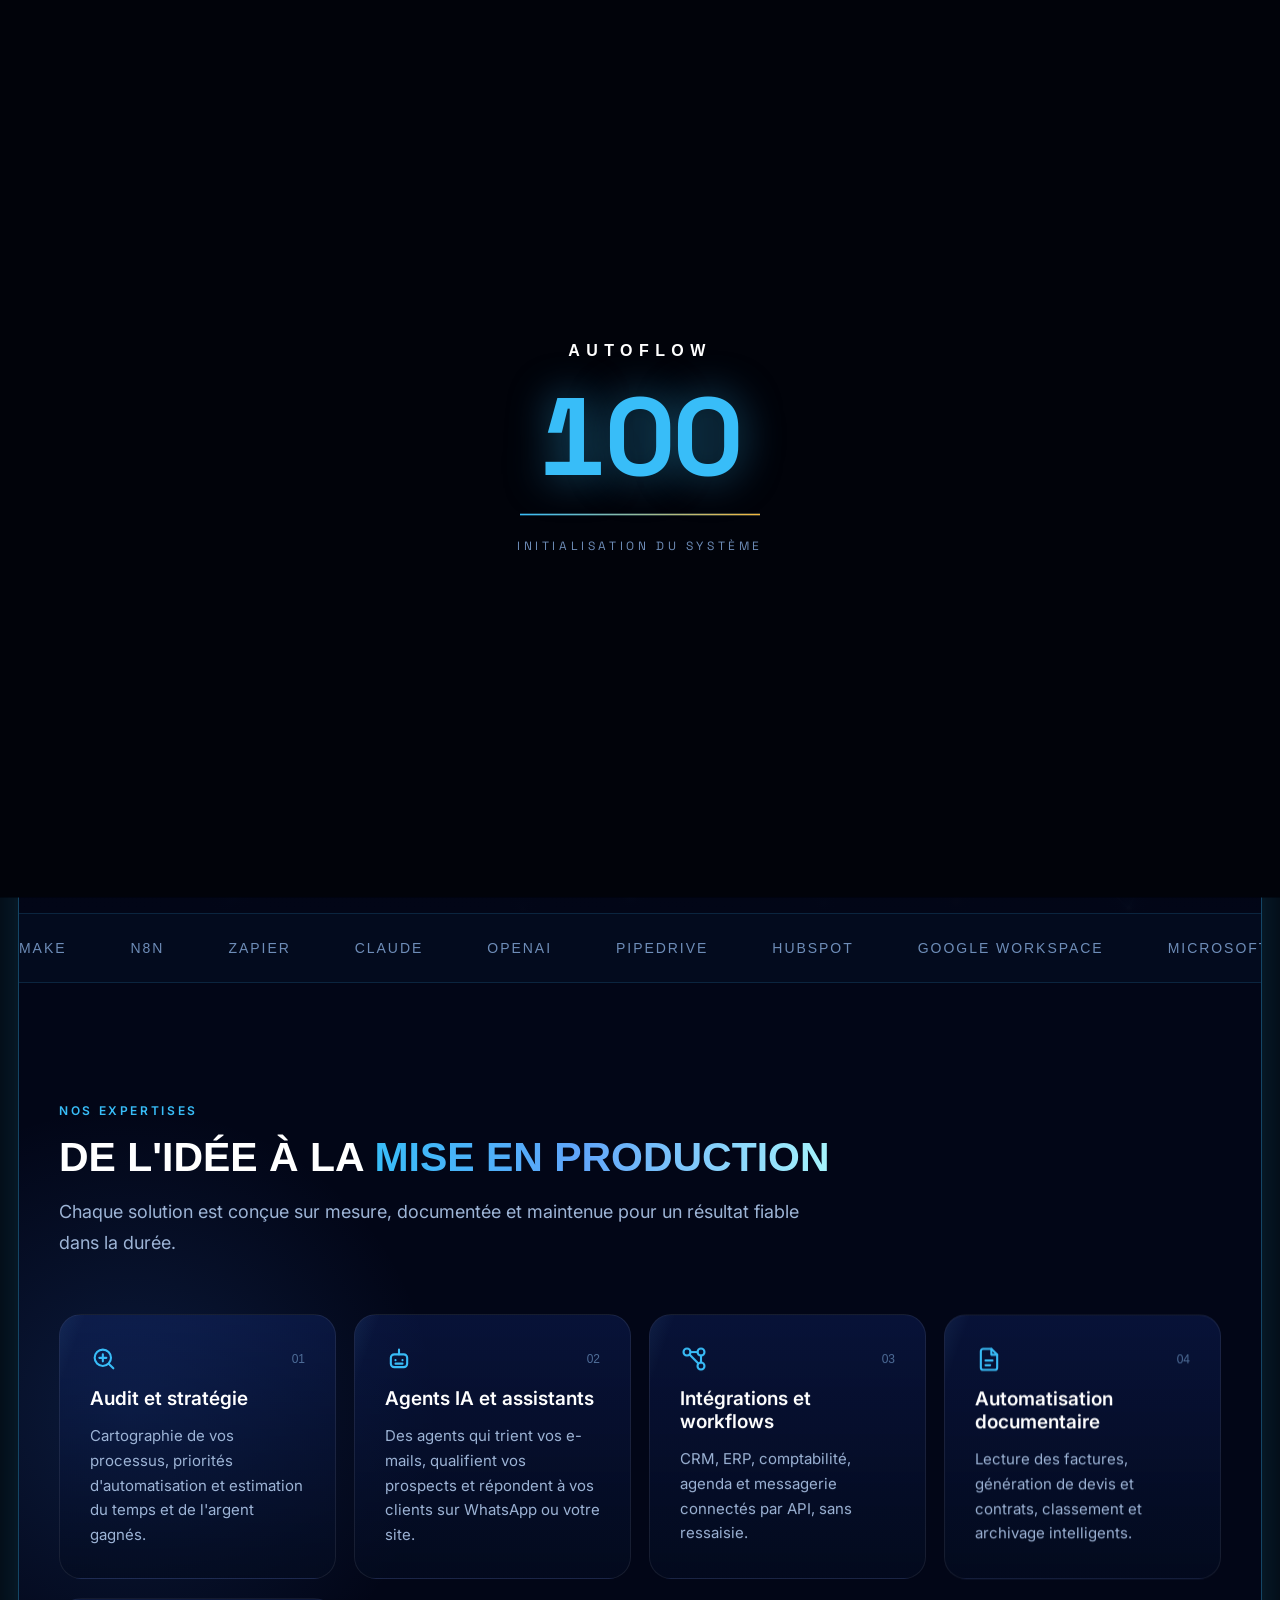
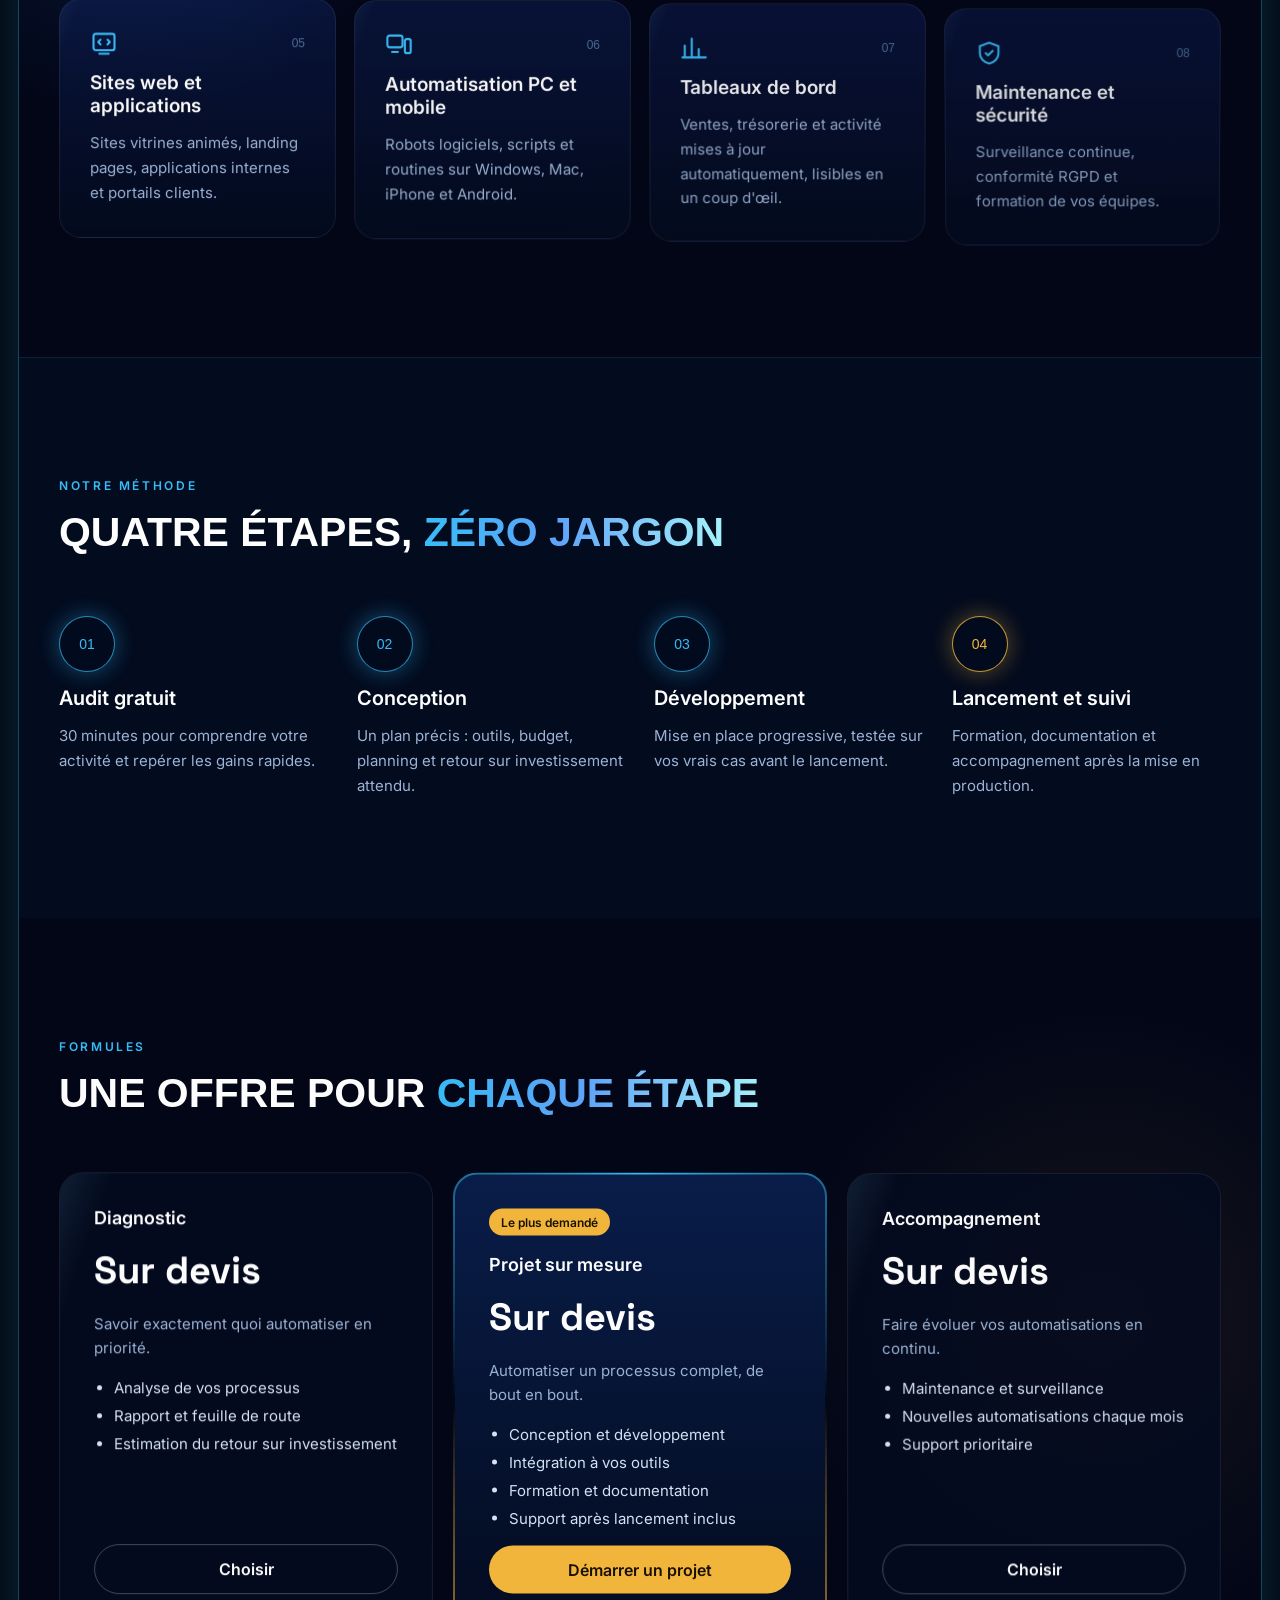
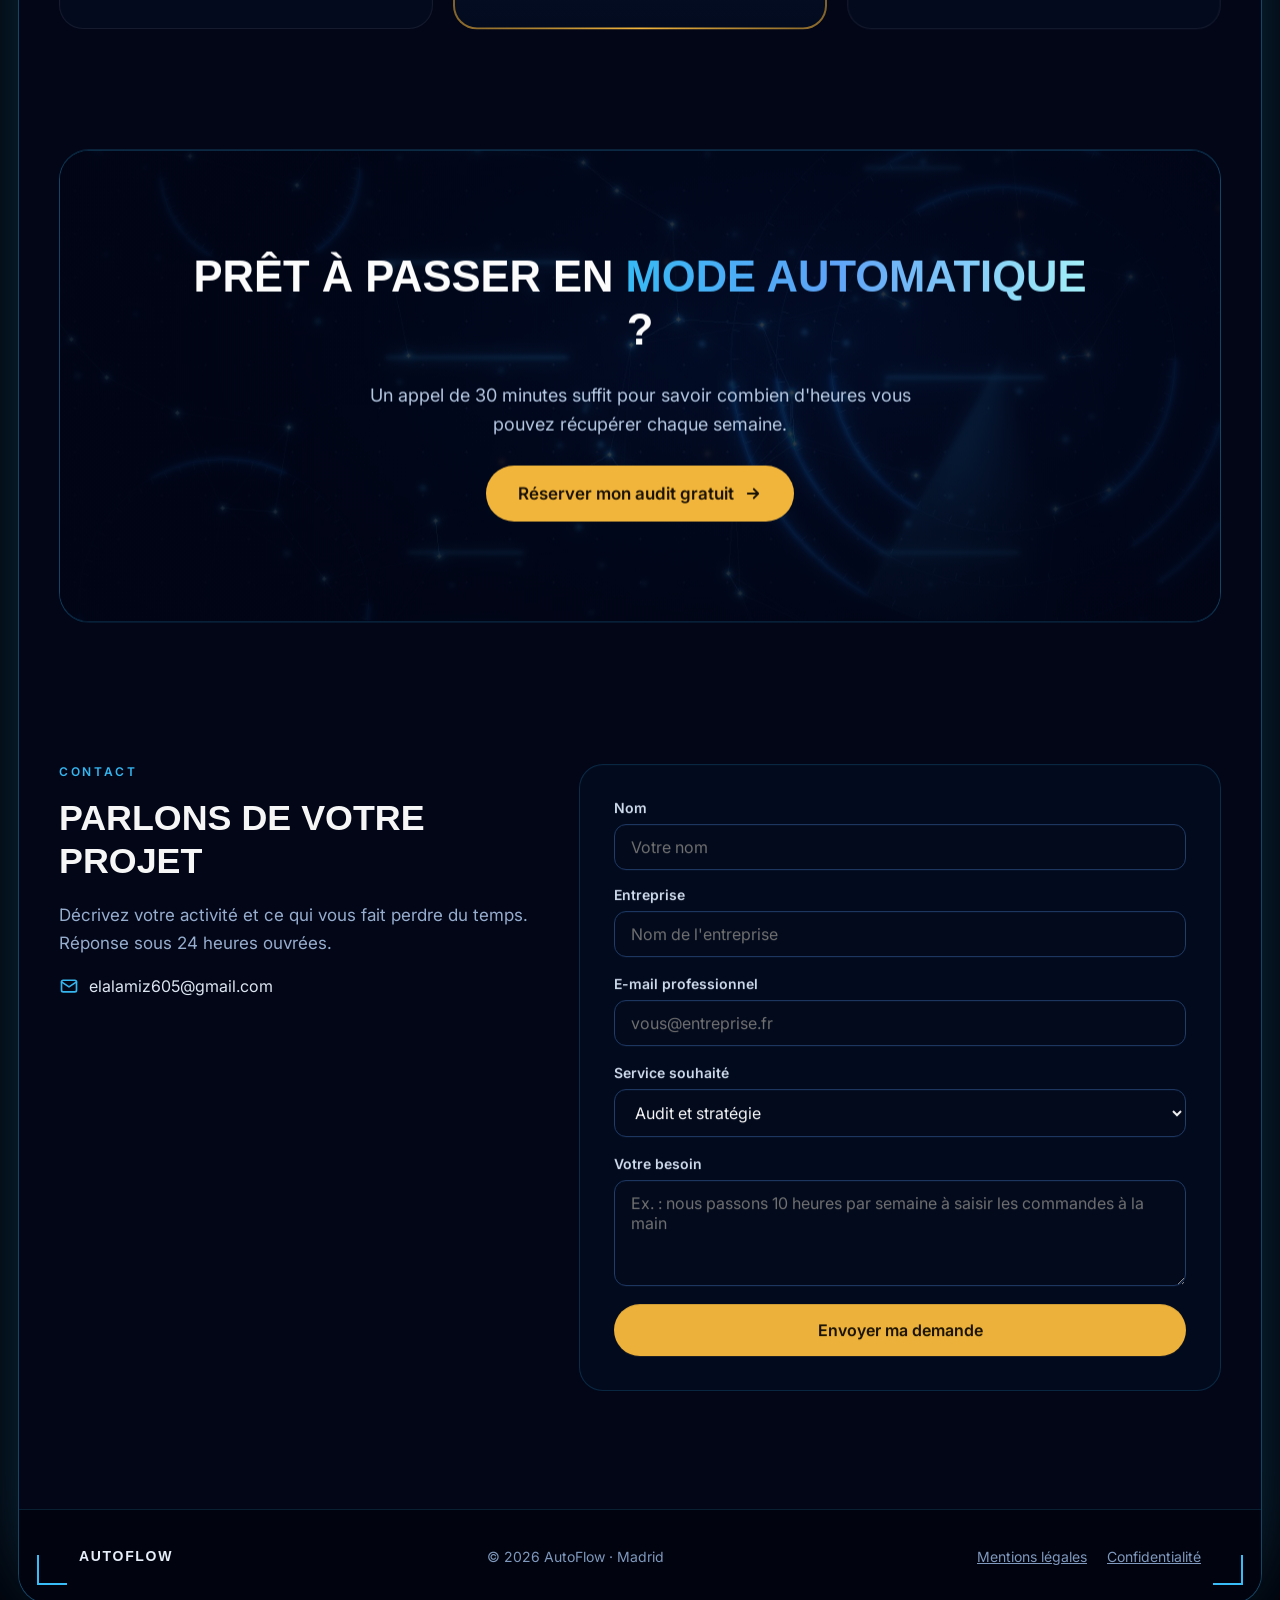
==== commit 9e39bad9: "Pro animations for the automation agency demo Preloader, WebGL data globe (Three.js), smooth scrolli" ====
--- a/automation-agency-demo/index.html
+++ b/automation-agency-demo/index.html
@@ -42,13 +42,16 @@
 .aj-btn:hover{transform:translateY(-2px);box-shadow:0 0 34px rgba(245,184,61,.6)}
 .aj-ghost{transition:background .25s,border-color .25s}
 .aj-ghost:hover{background:rgba(56,189,248,.12);border-color:rgba(56,189,248,.7)}
-@supports (animation-timeline: view()){.aj-rev{animation:aj-up linear both;animation-timeline:view();animation-range:entry 0% cover 28%}.aj-draw{transform-origin:left center;animation:aj-line linear both;animation-timeline:view();animation-range:entry 10% cover 45%}}
 @media (max-width: 900px){.aj-hide-sm{display:none !important}}
 @media (max-width: 640px){.aj-hide-xs{display:none !important}}
 @media (prefers-reduced-motion: reduce){.aj-in,.aj-rev,.aj-draw{opacity:1 !important;transform:none !important;animation:none !important}.aj-rot,.aj-rotr,.aj-glow,.aj-pulse,.aj-marq,.aj-scan,.aj-blink,.aj-words,.aj-float{animation:none !important}}
 </style>
+<script>document.documentElement.classList.add("js")</script>
+<link rel="stylesheet" href="pro.css">
 </head>
 <body>
+<div id="preloader" aria-hidden="true"><span class="pre-logo">AUTOFLOW</span><span id="pre-num">000</span><span class="pre-bar"><span></span></span><span class="pre-label">INITIALISATION DU SYSTÈME</span></div>
+<div id="cursor-ring" aria-hidden="true"></div><div id="cursor-dot" aria-hidden="true"></div>
 <div style="font-family: Inter, system-ui, sans-serif; color: #E6EEFA; background: radial-gradient(ellipse 80% 50% at 50% 0%, #0B1E46 0%, #01030A 60%); width: 100%; padding: 18px; box-sizing: border-box">
 
 <div style="position: relative; border-radius: 30px; border: 1px solid rgba(56,189,248,.35); box-shadow: 0 0 0 1px rgba(255,255,255,.03) inset, 0 0 90px -30px rgba(56,189,248,.45); overflow: hidden; background: #020617">
@@ -68,7 +71,7 @@
 <div aria-hidden="true" style="position: absolute; top: 18px; right: 18px; width: 28px; height: 28px; border-top: 2px solid #38BDF8; border-right: 2px solid #38BDF8"></div>
 
 <div style="position: relative; z-index: 3; max-width: 1280px; margin: 0 auto; padding: 30px 40px 0">
-<header class="aj-in" style="animation-delay: .05s; display: flex; flex-wrap: wrap; align-items: center; justify-content: space-between; gap: 16px; padding: 10px 12px 10px 20px; border-radius: 999px; background: rgba(8,20,48,.55); border: 1px solid rgba(255,255,255,.12); backdrop-filter: blur(14px)">
+<header data-intro="nav" style="animation-delay: .05s; display: flex; flex-wrap: wrap; align-items: center; justify-content: space-between; gap: 16px; padding: 10px 12px 10px 20px; border-radius: 999px; background: rgba(8,20,48,.55); border: 1px solid rgba(255,255,255,.12); backdrop-filter: blur(14px)">
 <a href="#accueil" style="display: flex; align-items: center; gap: 10px; text-decoration: none; color: #FFFFFF">
 <svg aria-hidden="true" width="26" height="26" viewBox="0 0 24 24" fill="none" stroke="#38BDF8" stroke-width="1.8" stroke-linecap="round" stroke-linejoin="round"><circle cx="12" cy="12" r="3"></circle><path d="M12 2v3M12 19v3M2 12h3M19 12h3M4.9 4.9l2.1 2.1M17 17l2.1 2.1M4.9 19.1L7 17M17 7l2.1-2.1"></path></svg>
 <span style="font-family: Syncopate, sans-serif; font-weight: 700; font-size: 15px; letter-spacing: .12em">AUTOFLOW</span>
@@ -86,23 +89,24 @@
 <div style="position: relative; z-index: 2; max-width: 1280px; margin: 0 auto; padding: 50px 40px 40px; display: flex; flex-wrap: wrap; align-items: center; gap: 30px">
 
 <div style="flex: 1 1 540px; display: flex; flex-direction: column; gap: 26px">
-<span class="aj-in" style="animation-delay: .15s; display: inline-flex; align-self: flex-start; align-items: center; gap: 10px; font-size: 12px; font-weight: 600; letter-spacing: .22em; color: #7DD3FC; padding: 8px 14px; border: 1px solid rgba(56,189,248,.35); border-radius: 999px; background: rgba(56,189,248,.08)"><span class="aj-blink" style="width: 6px; height: 6px; border-radius: 50%; background: #38BDF8"></span>STUDIO D'AUTOMATISATION ET D'IA</span>
+<span data-intro style="animation-delay: .15s; display: inline-flex; align-self: flex-start; align-items: center; gap: 10px; font-size: 12px; font-weight: 600; letter-spacing: .22em; color: #7DD3FC; padding: 8px 14px; border: 1px solid rgba(56,189,248,.35); border-radius: 999px; background: rgba(56,189,248,.08)"><span class="aj-blink" style="width: 6px; height: 6px; border-radius: 50%; background: #38BDF8"></span>STUDIO D'AUTOMATISATION ET D'IA</span>
 <h1 aria-label="Automatisez vos devis, factures, relances et agendas" style="margin: 0; font-family: Syncopate, sans-serif; font-weight: 700; font-size: clamp(28px, 4.4vw, 58px); line-height: 1.15; letter-spacing: .02em; color: #FFFFFF">
-<span aria-hidden="true" class="aj-in" style="display: block; animation-delay: .25s">AUTOMATISEZ</span>
-<span aria-hidden="true" class="aj-in" style="display: block; animation-delay: .38s">VOS</span>
-<span aria-hidden="true" class="aj-in" style="display: block; animation-delay: .51s; height: 1.15em; overflow: hidden">
+<span aria-hidden="true" class="line"><span class="line-inner">AUTOMATISEZ</span></span>
+<span aria-hidden="true" class="line"><span class="line-inner">VOS</span></span>
+<span aria-hidden="true" class="line" style="height: 1.15em"><span class="line-inner">
 <span class="aj-words aj-grad" style="display: flex; flex-direction: column; line-height: 1.15em"><span>DEVIS</span><span>FACTURES</span><span>RELANCES</span><span>AGENDAS</span><span>DEVIS</span></span>
-</span>
+</span></span>
 </h1>
-<p class="aj-in" style="animation-delay: .65s; margin: 0; font-size: 18px; line-height: 1.7; color: #B9CCE6; max-width: 540px">Agents IA, workflows connectés et outils sur mesure : nous éliminons vos tâches répétitives pour que votre entreprise tourne, même quand vous dormez.</p>
-<div class="aj-in" style="animation-delay: .78s; display: flex; flex-wrap: wrap; gap: 14px">
+<p data-intro style="animation-delay: .65s; margin: 0; font-size: 18px; line-height: 1.7; color: #B9CCE6; max-width: 540px">Agents IA, workflows connectés et outils sur mesure : nous éliminons vos tâches répétitives pour que votre entreprise tourne, même quand vous dormez.</p>
+<div data-intro style="animation-delay: .78s; display: flex; flex-wrap: wrap; gap: 14px">
 <a href="#contact" class="aj-btn" style="background: #F5B83D; color: #1A1203; text-decoration: none; padding: 16px 28px; border-radius: 999px; font-weight: 600; font-size: 16px; min-height: 44px; box-sizing: border-box; display: inline-flex; align-items: center; gap: 10px">Réserver mon audit <svg aria-hidden="true" width="18" height="18" viewBox="0 0 24 24" fill="none" stroke="#1A1203" stroke-width="2.4" stroke-linecap="round" stroke-linejoin="round"><path d="M5 12h14M13 6l6 6-6 6"></path></svg></a>
 <a href="#services" class="aj-ghost" style="color: #FFFFFF; text-decoration: none; padding: 16px 28px; border-radius: 999px; font-weight: 600; font-size: 16px; border: 1px solid rgba(255,255,255,.28); min-height: 44px; box-sizing: border-box; display: inline-flex; align-items: center; gap: 10px"><svg aria-hidden="true" width="18" height="18" viewBox="0 0 24 24" fill="none" stroke="#FFFFFF" stroke-width="2" stroke-linecap="round" stroke-linejoin="round"><circle cx="12" cy="12" r="9"></circle><path d="M10 8.5l5 3.5-5 3.5z"></path></svg>Voir les services</a>
 </div>
 </div>
 
-<div class="aj-in" style="animation-delay: .3s; flex: 1 1 420px; display: flex; justify-content: center">
-<svg class="aj-float" role="img" aria-label="Interface holographique animée d'automatisation" viewBox="0 0 520 520" style="width: 100%; max-width: 500px; height: auto; overflow: visible">
+<div id="hero-visual" data-intro-visual style="position: relative; flex: 1 1 420px; display: flex; justify-content: center; align-items: center; min-height: 540px">
+<canvas id="globe" aria-hidden="true"></canvas>
+<svg id="hud-fallback" class="aj-float" role="img" aria-label="Interface holographique animée d'automatisation" viewBox="0 0 520 520" style="width: 100%; max-width: 500px; height: auto; overflow: visible">
 <defs>
 <radialGradient id="ajCore" cx="50%" cy="50%" r="50%"><stop offset="0%" stop-color="#E0F7FF"></stop><stop offset="35%" stop-color="#38BDF8" stop-opacity=".9"></stop><stop offset="100%" stop-color="#1D4ED8" stop-opacity="0"></stop></radialGradient>
 <radialGradient id="ajHalo" cx="50%" cy="50%" r="50%"><stop offset="0%" stop-color="#3B82F6" stop-opacity=".35"></stop><stop offset="100%" stop-color="#3B82F6" stop-opacity="0"></stop></radialGradient>
@@ -135,7 +139,7 @@
 </div>
 
 <div style="position: relative; z-index: 2; max-width: 1280px; margin: 0 auto; padding: 0 40px 56px">
-<div class="aj-in" style="animation-delay: .95s; display: grid; grid-template-columns: repeat(auto-fit, minmax(230px, 1fr)); gap: 16px">
+<div data-intro style="animation-delay: .95s; display: grid; grid-template-columns: repeat(auto-fit, minmax(230px, 1fr)); gap: 16px">
 <div style="display: flex; align-items: center; gap: 14px; padding: 18px 20px; border-radius: 18px; background: rgba(8,20,48,.6); border: 1px solid rgba(255,255,255,.1); backdrop-filter: blur(10px)">
 <svg aria-hidden="true" width="26" height="26" viewBox="0 0 24 24" fill="none" stroke="#38BDF8" stroke-width="1.8" stroke-linecap="round" stroke-linejoin="round"><circle cx="11" cy="11" r="7"></circle><path d="M20 20l-4-4"></path></svg>
 <span style="display: flex; flex-direction: column; gap: 2px"><span style="font-size: 15px; font-weight: 600; color: #FFFFFF">Audit offert</span><span style="font-size: 13px; color: #9DB4D6">On repère vos gains rapides</span></span>
@@ -162,49 +166,49 @@
 <section id="services" style="position: relative; background: #020617">
 <div aria-hidden="true" class="aj-glow" style="position: absolute; left: -200px; top: 120px; width: 620px; height: 620px; border-radius: 50%; background: radial-gradient(circle, rgba(59,130,246,.16) 0%, rgba(59,130,246,0) 70%)"></div>
 <div style="position: relative; max-width: 1280px; margin: 0 auto; padding: 120px 40px; display: flex; flex-direction: column; gap: 56px">
-<div class="aj-rev" style="display: flex; flex-direction: column; gap: 16px; max-width: 780px">
+<div data-reveal style="display: flex; flex-direction: column; gap: 16px; max-width: 780px">
 <span style="font-size: 12px; font-weight: 600; letter-spacing: .22em; color: #38BDF8">NOS EXPERTISES</span>
 <h2 style="margin: 0; font-family: Syncopate, sans-serif; font-weight: 700; font-size: clamp(24px, 3.2vw, 42px); line-height: 1.15; color: #FFFFFF">DE L'IDÉE À LA <span class="aj-grad">MISE EN PRODUCTION</span></h2>
 <p style="margin: 0; font-size: 18px; line-height: 1.7; color: #9DB4D6">Chaque solution est conçue sur mesure, documentée et maintenue pour un résultat fiable dans la durée.</p>
 </div>
 <div style="display: grid; grid-template-columns: repeat(auto-fit, minmax(270px, 1fr)); gap: 18px">
 
-<div class="aj-card aj-rev" style="border: 1px solid rgba(255,255,255,.08); border-radius: 22px; padding: 30px; display: flex; flex-direction: column; gap: 14px; background: linear-gradient(180deg, rgba(30,64,175,.22) 0%, rgba(4,12,32,.7) 100%)">
+<div class="aj-card" data-reveal="card" style="border: 1px solid rgba(255,255,255,.08); border-radius: 22px; padding: 30px; display: flex; flex-direction: column; gap: 14px; background: linear-gradient(180deg, rgba(30,64,175,.22) 0%, rgba(4,12,32,.7) 100%)">
 <div style="display: flex; justify-content: space-between; align-items: center"><svg aria-hidden="true" width="28" height="28" viewBox="0 0 24 24" fill="none" stroke="#38BDF8" stroke-width="1.8" stroke-linecap="round" stroke-linejoin="round"><circle cx="11" cy="11" r="7"></circle><path d="M20 20l-4-4M8 11h6M11 8v6"></path></svg><span style="font-family: Syncopate, sans-serif; font-size: 12px; color: #4F6E99">01</span></div>
 <h3 style="margin: 0; font-size: 19px; font-weight: 600; color: #FFFFFF">Audit et stratégie</h3>
 <p style="margin: 0; font-size: 15px; line-height: 1.65; color: #9DB4D6">Cartographie de vos processus, priorités d'automatisation et estimation du temps et de l'argent gagnés.</p>
 </div>
-<div class="aj-card aj-rev" style="border: 1px solid rgba(255,255,255,.08); border-radius: 22px; padding: 30px; display: flex; flex-direction: column; gap: 14px; background: linear-gradient(180deg, rgba(30,64,175,.22) 0%, rgba(4,12,32,.7) 100%)">
+<div class="aj-card" data-reveal="card" style="border: 1px solid rgba(255,255,255,.08); border-radius: 22px; padding: 30px; display: flex; flex-direction: column; gap: 14px; background: linear-gradient(180deg, rgba(30,64,175,.22) 0%, rgba(4,12,32,.7) 100%)">
 <div style="display: flex; justify-content: space-between; align-items: center"><svg aria-hidden="true" width="28" height="28" viewBox="0 0 24 24" fill="none" stroke="#38BDF8" stroke-width="1.8" stroke-linecap="round" stroke-linejoin="round"><rect x="5" y="8" width="14" height="11" rx="3"></rect><path d="M12 4v4M9 13h.01M15 13h.01M9 16h6"></path></svg><span style="font-family: Syncopate, sans-serif; font-size: 12px; color: #4F6E99">02</span></div>
 <h3 style="margin: 0; font-size: 19px; font-weight: 600; color: #FFFFFF">Agents IA et assistants</h3>
 <p style="margin: 0; font-size: 15px; line-height: 1.65; color: #9DB4D6">Des agents qui trient vos e-mails, qualifient vos prospects et répondent à vos clients sur WhatsApp ou votre site.</p>
 </div>
-<div class="aj-card aj-rev" style="border: 1px solid rgba(255,255,255,.08); border-radius: 22px; padding: 30px; display: flex; flex-direction: column; gap: 14px; background: linear-gradient(180deg, rgba(30,64,175,.22) 0%, rgba(4,12,32,.7) 100%)">
+<div class="aj-card" data-reveal="card" style="border: 1px solid rgba(255,255,255,.08); border-radius: 22px; padding: 30px; display: flex; flex-direction: column; gap: 14px; background: linear-gradient(180deg, rgba(30,64,175,.22) 0%, rgba(4,12,32,.7) 100%)">
 <div style="display: flex; justify-content: space-between; align-items: center"><svg aria-hidden="true" width="28" height="28" viewBox="0 0 24 24" fill="none" stroke="#38BDF8" stroke-width="1.8" stroke-linecap="round" stroke-linejoin="round"><circle cx="6" cy="6" r="3"></circle><circle cx="18" cy="18" r="3"></circle><circle cx="18" cy="6" r="3"></circle><path d="M9 6h6M18 9v6M8.2 8.2l7.6 7.6"></path></svg><span style="font-family: Syncopate, sans-serif; font-size: 12px; color: #4F6E99">03</span></div>
 <h3 style="margin: 0; font-size: 19px; font-weight: 600; color: #FFFFFF">Intégrations et workflows</h3>
 <p style="margin: 0; font-size: 15px; line-height: 1.65; color: #9DB4D6">CRM, ERP, comptabilité, agenda et messagerie connectés par API, sans ressaisie.</p>
 </div>
-<div class="aj-card aj-rev" style="border: 1px solid rgba(255,255,255,.08); border-radius: 22px; padding: 30px; display: flex; flex-direction: column; gap: 14px; background: linear-gradient(180deg, rgba(30,64,175,.22) 0%, rgba(4,12,32,.7) 100%)">
+<div class="aj-card" data-reveal="card" style="border: 1px solid rgba(255,255,255,.08); border-radius: 22px; padding: 30px; display: flex; flex-direction: column; gap: 14px; background: linear-gradient(180deg, rgba(30,64,175,.22) 0%, rgba(4,12,32,.7) 100%)">
 <div style="display: flex; justify-content: space-between; align-items: center"><svg aria-hidden="true" width="28" height="28" viewBox="0 0 24 24" fill="none" stroke="#38BDF8" stroke-width="1.8" stroke-linecap="round" stroke-linejoin="round"><path d="M14 3H7a2 2 0 0 0-2 2v14a2 2 0 0 0 2 2h10a2 2 0 0 0 2-2V8z"></path><path d="M14 3v5h5M9 13h6M9 17h4"></path></svg><span style="font-family: Syncopate, sans-serif; font-size: 12px; color: #4F6E99">04</span></div>
 <h3 style="margin: 0; font-size: 19px; font-weight: 600; color: #FFFFFF">Automatisation documentaire</h3>
 <p style="margin: 0; font-size: 15px; line-height: 1.65; color: #9DB4D6">Lecture des factures, génération de devis et contrats, classement et archivage intelligents.</p>
 </div>
-<div class="aj-card aj-rev" style="border: 1px solid rgba(255,255,255,.08); border-radius: 22px; padding: 30px; display: flex; flex-direction: column; gap: 14px; background: linear-gradient(180deg, rgba(30,64,175,.22) 0%, rgba(4,12,32,.7) 100%)">
+<div class="aj-card" data-reveal="card" style="border: 1px solid rgba(255,255,255,.08); border-radius: 22px; padding: 30px; display: flex; flex-direction: column; gap: 14px; background: linear-gradient(180deg, rgba(30,64,175,.22) 0%, rgba(4,12,32,.7) 100%)">
 <div style="display: flex; justify-content: space-between; align-items: center"><svg aria-hidden="true" width="28" height="28" viewBox="0 0 24 24" fill="none" stroke="#38BDF8" stroke-width="1.8" stroke-linecap="round" stroke-linejoin="round"><rect x="3" y="4" width="18" height="14" rx="2"></rect><path d="M8 21h8M9 9l-2 2 2 2M15 9l2 2-2 2"></path></svg><span style="font-family: Syncopate, sans-serif; font-size: 12px; color: #4F6E99">05</span></div>
 <h3 style="margin: 0; font-size: 19px; font-weight: 600; color: #FFFFFF">Sites web et applications</h3>
 <p style="margin: 0; font-size: 15px; line-height: 1.65; color: #9DB4D6">Sites vitrines animés, landing pages, applications internes et portails clients.</p>
 </div>
-<div class="aj-card aj-rev" style="border: 1px solid rgba(255,255,255,.08); border-radius: 22px; padding: 30px; display: flex; flex-direction: column; gap: 14px; background: linear-gradient(180deg, rgba(30,64,175,.22) 0%, rgba(4,12,32,.7) 100%)">
+<div class="aj-card" data-reveal="card" style="border: 1px solid rgba(255,255,255,.08); border-radius: 22px; padding: 30px; display: flex; flex-direction: column; gap: 14px; background: linear-gradient(180deg, rgba(30,64,175,.22) 0%, rgba(4,12,32,.7) 100%)">
 <div style="display: flex; justify-content: space-between; align-items: center"><svg aria-hidden="true" width="28" height="28" viewBox="0 0 24 24" fill="none" stroke="#38BDF8" stroke-width="1.8" stroke-linecap="round" stroke-linejoin="round"><rect x="2" y="4" width="13" height="10" rx="2"></rect><path d="M6 18h5"></path><rect x="17" y="7" width="5" height="12" rx="1.5"></rect></svg><span style="font-family: Syncopate, sans-serif; font-size: 12px; color: #4F6E99">06</span></div>
 <h3 style="margin: 0; font-size: 19px; font-weight: 600; color: #FFFFFF">Automatisation PC et mobile</h3>
 <p style="margin: 0; font-size: 15px; line-height: 1.65; color: #9DB4D6">Robots logiciels, scripts et routines sur Windows, Mac, iPhone et Android.</p>
 </div>
-<div class="aj-card aj-rev" style="border: 1px solid rgba(255,255,255,.08); border-radius: 22px; padding: 30px; display: flex; flex-direction: column; gap: 14px; background: linear-gradient(180deg, rgba(30,64,175,.22) 0%, rgba(4,12,32,.7) 100%)">
+<div class="aj-card" data-reveal="card" style="border: 1px solid rgba(255,255,255,.08); border-radius: 22px; padding: 30px; display: flex; flex-direction: column; gap: 14px; background: linear-gradient(180deg, rgba(30,64,175,.22) 0%, rgba(4,12,32,.7) 100%)">
 <div style="display: flex; justify-content: space-between; align-items: center"><svg aria-hidden="true" width="28" height="28" viewBox="0 0 24 24" fill="none" stroke="#38BDF8" stroke-width="1.8" stroke-linecap="round" stroke-linejoin="round"><path d="M4 20V10M10 20V4M16 20v-7M22 20H2"></path></svg><span style="font-family: Syncopate, sans-serif; font-size: 12px; color: #4F6E99">07</span></div>
 <h3 style="margin: 0; font-size: 19px; font-weight: 600; color: #FFFFFF">Tableaux de bord</h3>
 <p style="margin: 0; font-size: 15px; line-height: 1.65; color: #9DB4D6">Ventes, trésorerie et activité mises à jour automatiquement, lisibles en un coup d'œil.</p>
 </div>
-<div class="aj-card aj-rev" style="border: 1px solid rgba(255,255,255,.08); border-radius: 22px; padding: 30px; display: flex; flex-direction: column; gap: 14px; background: linear-gradient(180deg, rgba(30,64,175,.22) 0%, rgba(4,12,32,.7) 100%)">
+<div class="aj-card" data-reveal="card" style="border: 1px solid rgba(255,255,255,.08); border-radius: 22px; padding: 30px; display: flex; flex-direction: column; gap: 14px; background: linear-gradient(180deg, rgba(30,64,175,.22) 0%, rgba(4,12,32,.7) 100%)">
 <div style="display: flex; justify-content: space-between; align-items: center"><svg aria-hidden="true" width="28" height="28" viewBox="0 0 24 24" fill="none" stroke="#38BDF8" stroke-width="1.8" stroke-linecap="round" stroke-linejoin="round"><path d="M12 3l8 3v6c0 4.5-3.4 8-8 9-4.6-1-8-4.5-8-9V6z"></path><path d="M9 12l2 2 4-4"></path></svg><span style="font-family: Syncopate, sans-serif; font-size: 12px; color: #4F6E99">08</span></div>
 <h3 style="margin: 0; font-size: 19px; font-weight: 600; color: #FFFFFF">Maintenance et sécurité</h3>
 <p style="margin: 0; font-size: 15px; line-height: 1.65; color: #9DB4D6">Surveillance continue, conformité RGPD et formation de vos équipes.</p>
@@ -216,29 +220,29 @@
 
 <section id="methode" style="background: #030B1E; border-top: 1px solid rgba(56,189,248,.12)">
 <div style="max-width: 1280px; margin: 0 auto; padding: 120px 40px; display: flex; flex-direction: column; gap: 60px">
-<div class="aj-rev" style="display: flex; flex-direction: column; gap: 16px; max-width: 780px">
+<div data-reveal style="display: flex; flex-direction: column; gap: 16px; max-width: 780px">
 <span style="font-size: 12px; font-weight: 600; letter-spacing: .22em; color: #38BDF8">NOTRE MÉTHODE</span>
 <h2 style="margin: 0; font-family: Syncopate, sans-serif; font-weight: 700; font-size: clamp(24px, 3.2vw, 42px); line-height: 1.15; color: #FFFFFF">QUATRE ÉTAPES, <span class="aj-grad">ZÉRO JARGON</span></h2>
 </div>
 <div style="position: relative">
 <div aria-hidden="true" class="aj-draw aj-hide-sm" style="position: absolute; left: 27px; right: 27px; top: 27px; height: 2px; background: linear-gradient(90deg, #38BDF8, #60A5FA 70%, #F5B83D)"></div>
 <div style="position: relative; display: grid; grid-template-columns: repeat(auto-fit, minmax(230px, 1fr)); gap: 28px">
-<div class="aj-rev" style="display: flex; flex-direction: column; gap: 14px">
+<div data-reveal style="display: flex; flex-direction: column; gap: 14px">
 <span style="width: 54px; height: 54px; border-radius: 50%; border: 1px solid rgba(56,189,248,.7); background: #030B1E; box-shadow: 0 0 24px rgba(56,189,248,.4); display: flex; align-items: center; justify-content: center; font-family: Syncopate, sans-serif; font-size: 14px; color: #38BDF8">01</span>
 <h3 style="margin: 0; font-size: 20px; font-weight: 600; color: #FFFFFF">Audit gratuit</h3>
 <p style="margin: 0; font-size: 15px; line-height: 1.65; color: #9DB4D6">30 minutes pour comprendre votre activité et repérer les gains rapides.</p>
 </div>
-<div class="aj-rev" style="display: flex; flex-direction: column; gap: 14px">
+<div data-reveal style="display: flex; flex-direction: column; gap: 14px">
 <span style="width: 54px; height: 54px; border-radius: 50%; border: 1px solid rgba(56,189,248,.7); background: #030B1E; box-shadow: 0 0 24px rgba(56,189,248,.4); display: flex; align-items: center; justify-content: center; font-family: Syncopate, sans-serif; font-size: 14px; color: #38BDF8">02</span>
 <h3 style="margin: 0; font-size: 20px; font-weight: 600; color: #FFFFFF">Conception</h3>
 <p style="margin: 0; font-size: 15px; line-height: 1.65; color: #9DB4D6">Un plan précis : outils, budget, planning et retour sur investissement attendu.</p>
 </div>
-<div class="aj-rev" style="display: flex; flex-direction: column; gap: 14px">
+<div data-reveal style="display: flex; flex-direction: column; gap: 14px">
 <span style="width: 54px; height: 54px; border-radius: 50%; border: 1px solid rgba(56,189,248,.7); background: #030B1E; box-shadow: 0 0 24px rgba(56,189,248,.4); display: flex; align-items: center; justify-content: center; font-family: Syncopate, sans-serif; font-size: 14px; color: #38BDF8">03</span>
 <h3 style="margin: 0; font-size: 20px; font-weight: 600; color: #FFFFFF">Développement</h3>
 <p style="margin: 0; font-size: 15px; line-height: 1.65; color: #9DB4D6">Mise en place progressive, testée sur vos vrais cas avant le lancement.</p>
 </div>
-<div class="aj-rev" style="display: flex; flex-direction: column; gap: 14px">
+<div data-reveal style="display: flex; flex-direction: column; gap: 14px">
 <span style="width: 54px; height: 54px; border-radius: 50%; border: 1px solid rgba(245,184,61,.8); background: #030B1E; box-shadow: 0 0 24px rgba(245,184,61,.4); display: flex; align-items: center; justify-content: center; font-family: Syncopate, sans-serif; font-size: 14px; color: #F5B83D">04</span>
 <h3 style="margin: 0; font-size: 20px; font-weight: 600; color: #FFFFFF">Lancement et suivi</h3>
 <p style="margin: 0; font-size: 15px; line-height: 1.65; color: #9DB4D6">Formation, documentation et accompagnement après la mise en production.</p>
@@ -251,19 +255,19 @@
 <section id="formules" style="position: relative; background: #020617">
 <div aria-hidden="true" class="aj-glow" style="position: absolute; right: -160px; top: 80px; width: 640px; height: 640px; border-radius: 50%; background: radial-gradient(circle, rgba(245,184,61,.08) 0%, rgba(245,184,61,0) 70%)"></div>
 <div style="position: relative; max-width: 1280px; margin: 0 auto; padding: 120px 40px; display: flex; flex-direction: column; gap: 56px">
-<div class="aj-rev" style="display: flex; flex-direction: column; gap: 16px; max-width: 780px">
+<div data-reveal style="display: flex; flex-direction: column; gap: 16px; max-width: 780px">
 <span style="font-size: 12px; font-weight: 600; letter-spacing: .22em; color: #38BDF8">FORMULES</span>
 <h2 style="margin: 0; font-family: Syncopate, sans-serif; font-weight: 700; font-size: clamp(24px, 3.2vw, 42px); line-height: 1.15; color: #FFFFFF">UNE OFFRE POUR <span class="aj-grad">CHAQUE ÉTAPE</span></h2>
 </div>
 <div style="display: grid; grid-template-columns: repeat(auto-fit, minmax(290px, 1fr)); gap: 20px; align-items: stretch">
-<div class="aj-card aj-rev" style="border: 1px solid rgba(255,255,255,.08); border-radius: 24px; padding: 34px; display: flex; flex-direction: column; gap: 18px; background: rgba(4,12,32,.8)">
+<div class="aj-card" data-reveal="card" style="border: 1px solid rgba(255,255,255,.08); border-radius: 24px; padding: 34px; display: flex; flex-direction: column; gap: 18px; background: rgba(4,12,32,.8)">
 <h3 style="margin: 0; font-size: 18px; font-weight: 600; color: #FFFFFF">Diagnostic</h3>
 <p style="margin: 0; font-family: 'Space Grotesk', sans-serif; font-size: 38px; font-weight: 700; color: #FFFFFF">Sur devis</p>
 <p style="margin: 0; font-size: 15px; line-height: 1.6; color: #9DB4D6">Savoir exactement quoi automatiser en priorité.</p>
 <ul style="margin: 0; padding-left: 20px; display: flex; flex-direction: column; gap: 9px; font-size: 15px; color: #D6E4F5"><li>Analyse de vos processus</li><li>Rapport et feuille de route</li><li>Estimation du retour sur investissement</li></ul>
 <a href="#contact" class="aj-ghost" style="margin-top: auto; text-align: center; border: 1px solid rgba(255,255,255,.25); color: #FFFFFF; text-decoration: none; padding: 14px 20px; border-radius: 999px; font-weight: 600; min-height: 44px; box-sizing: border-box">Choisir</a>
 </div>
-<div class="aj-rev" style="position: relative; overflow: hidden; border-radius: 24px; padding: 2px; display: flex">
+<div data-reveal style="position: relative; overflow: hidden; border-radius: 24px; padding: 2px; display: flex">
 <div aria-hidden="true" class="aj-rot" style="position: absolute; left: -50%; top: -50%; width: 200%; height: 200%; animation-duration: 6s; background: conic-gradient(from 0deg, #38BDF8, rgba(56,189,248,0) 25%, #F5B83D 50%, rgba(245,184,61,0) 75%, #38BDF8)"></div>
 <div style="position: relative; flex: 1; border-radius: 22px; padding: 34px; display: flex; flex-direction: column; gap: 18px; background: linear-gradient(180deg, #0A1E4A 0%, #040C20 100%)">
 <span style="align-self: flex-start; background: #F5B83D; color: #1A1203; font-size: 12px; font-weight: 600; padding: 6px 12px; border-radius: 999px">Le plus demandé</span>
@@ -274,7 +278,7 @@
 <a href="#contact" class="aj-btn" style="margin-top: auto; text-align: center; background: #F5B83D; color: #1A1203; text-decoration: none; padding: 14px 20px; border-radius: 999px; font-weight: 600; min-height: 44px; box-sizing: border-box">Démarrer un projet</a>
 </div>
 </div>
-<div class="aj-card aj-rev" style="border: 1px solid rgba(255,255,255,.08); border-radius: 24px; padding: 34px; display: flex; flex-direction: column; gap: 18px; background: rgba(4,12,32,.8)">
+<div class="aj-card" data-reveal="card" style="border: 1px solid rgba(255,255,255,.08); border-radius: 24px; padding: 34px; display: flex; flex-direction: column; gap: 18px; background: rgba(4,12,32,.8)">
 <h3 style="margin: 0; font-size: 18px; font-weight: 600; color: #FFFFFF">Accompagnement</h3>
 <p style="margin: 0; font-family: 'Space Grotesk', sans-serif; font-size: 38px; font-weight: 700; color: #FFFFFF">Sur devis</p>
 <p style="margin: 0; font-size: 15px; line-height: 1.6; color: #9DB4D6">Faire évoluer vos automatisations en continu.</p>
@@ -286,7 +290,7 @@
 </section>
 
 <section aria-label="Appel à l'action" style="padding: 0 40px 40px; background: #020617">
-<div class="aj-rev" style="position: relative; overflow: hidden; max-width: 1200px; margin: 0 auto; border-radius: 30px; border: 1px solid rgba(56,189,248,.35); padding: 100px 32px; display: flex; flex-direction: column; align-items: center; gap: 26px; text-align: center; background: #020617">
+<div data-reveal style="position: relative; overflow: hidden; max-width: 1200px; margin: 0 auto; border-radius: 30px; border: 1px solid rgba(56,189,248,.35); padding: 100px 32px; display: flex; flex-direction: column; align-items: center; gap: 26px; text-align: center; background: #020617">
 <video aria-hidden="true" src="hero.mp4" poster="poster.jpg" autoplay muted loop playsinline style="position: absolute; inset: 0; width: 100%; height: 100%; object-fit: cover; opacity: .55"></video>
 <div aria-hidden="true" style="position: absolute; inset: 0; background: radial-gradient(ellipse 70% 90% at 50% 50%, rgba(2,6,23,.55) 0%, rgba(2,6,23,.92) 100%)"></div>
 <h2 style="position: relative; margin: 0; font-family: Syncopate, sans-serif; font-weight: 700; font-size: clamp(22px, 3.4vw, 44px); line-height: 1.2; color: #FFFFFF; max-width: 900px">PRÊT À PASSER EN <span class="aj-grad">MODE AUTOMATIQUE</span> ?</h2>
@@ -297,7 +301,7 @@
 
 <section id="contact" style="background: #020617">
 <div style="max-width: 1280px; margin: 0 auto; padding: 100px 40px 120px; display: flex; flex-wrap: wrap; gap: 48px">
-<div class="aj-rev" style="flex: 1 1 360px; display: flex; flex-direction: column; gap: 18px">
+<div data-reveal style="flex: 1 1 360px; display: flex; flex-direction: column; gap: 18px">
 <span style="font-size: 12px; font-weight: 600; letter-spacing: .22em; color: #38BDF8">CONTACT</span>
 <h2 style="margin: 0; font-family: Syncopate, sans-serif; font-weight: 700; font-size: clamp(22px, 2.8vw, 36px); line-height: 1.2; color: #FFFFFF">PARLONS DE VOTRE PROJET</h2>
 <p style="margin: 0; font-size: 17px; line-height: 1.7; color: #9DB4D6">Décrivez votre activité et ce qui vous fait perdre du temps. Réponse sous 24 heures ouvrées.</p>
@@ -305,7 +309,7 @@
 <a href="mailto:elalamiz605@gmail.com" style="color: #E6EEFA; text-decoration: none; display: flex; align-items: center; gap: 10px"><svg aria-hidden="true" width="20" height="20" viewBox="0 0 24 24" fill="none" stroke="#38BDF8" stroke-width="2" stroke-linecap="round" stroke-linejoin="round"><rect x="3" y="5" width="18" height="14" rx="2"></rect><path d="M3 7l9 6 9-6"></path></svg>elalamiz605@gmail.com</a>
 </div>
 </div>
-<form class="aj-rev" action="mailto:elalamiz605@gmail.com" method="post" enctype="text/plain" style="flex: 1 1 460px; background: rgba(4,12,32,.85); border: 1px solid rgba(56,189,248,.2); border-radius: 24px; padding: 34px; display: flex; flex-direction: column; gap: 18px">
+<form data-reveal action="mailto:elalamiz605@gmail.com" method="post" enctype="text/plain" style="flex: 1 1 460px; background: rgba(4,12,32,.85); border: 1px solid rgba(56,189,248,.2); border-radius: 24px; padding: 34px; display: flex; flex-direction: column; gap: 18px">
 <div style="display: flex; flex-wrap: wrap; gap: 16px">
 <div style="flex: 1 1 180px; display: flex; flex-direction: column; gap: 8px">
 <label for="aj-nom" style="font-size: 14px; font-weight: 600; color: #D6E4F5">Nom</label>
@@ -350,5 +354,9 @@
 
 </div>
 </div>
+<script src="vendor/gsap.min.js"></script>
+<script src="vendor/ScrollTrigger.min.js"></script>
+<script src="vendor/lenis.min.js"></script>
+<script type="module" src="main.js"></script>
 </body>
 </html>
--- a/automation-agency-demo/pro.css
+++ b/automation-agency-demo/pro.css
@@ -0,0 +1,48 @@
+html.lenis, html.lenis body { height: auto; }
+.lenis.lenis-smooth { scroll-behavior: auto !important; }
+.lenis.lenis-stopped { overflow: hidden; }
+
+/* Preloader */
+#preloader { display: none; }
+.js #preloader {
+  position: fixed; inset: 0; z-index: 100; background: #01030A;
+  display: flex; flex-direction: column; align-items: center; justify-content: center; gap: 22px;
+}
+.pre-logo { font-family: Syncopate, sans-serif; font-weight: 700; font-size: 16px; letter-spacing: .4em; color: #FFFFFF; }
+#pre-num { font-family: 'Space Grotesk', sans-serif; font-weight: 700; font-size: clamp(56px, 9vw, 110px); line-height: 1; color: #38BDF8; font-variant-numeric: tabular-nums; text-shadow: 0 0 40px rgba(56,189,248,.5); }
+.pre-bar { width: 240px; height: 2px; background: rgba(56,189,248,.18); overflow: hidden; }
+.pre-bar span { display: block; height: 100%; background: linear-gradient(90deg, #38BDF8, #F5B83D); transform-origin: left; transform: scaleX(0); }
+.pre-label { font-family: 'Space Grotesk', sans-serif; font-size: 12px; letter-spacing: .3em; color: #6E8DB8; }
+
+/* Masked headline lines */
+.line { display: block; overflow: hidden; padding-bottom: .04em; }
+.line-inner { display: block; }
+
+/* Hero visual: WebGL globe over the SVG fallback */
+#globe { position: absolute; left: -12%; top: -12%; width: 124%; height: 124%; pointer-events: none; }
+.webgl #hud-fallback { visibility: hidden; }
+
+/* Custom cursor (mouse only) */
+#cursor-ring, #cursor-dot { position: fixed; left: 0; top: 0; pointer-events: none; z-index: 95; border-radius: 50%; opacity: 0; }
+#cursor-ring { width: 40px; height: 40px; margin: -20px 0 0 -20px; border: 1px solid rgba(125,211,252,.75); transition: width .3s, height .3s, margin .3s, background .3s, border-color .3s; }
+#cursor-ring.is-hover { width: 72px; height: 72px; margin: -36px 0 0 -36px; background: rgba(56,189,248,.12); border-color: rgba(245,184,61,.8); }
+#cursor-dot { width: 6px; height: 6px; margin: -3px 0 0 -3px; background: #7DD3FC; box-shadow: 0 0 12px #38BDF8; }
+@media (pointer: coarse) { #cursor-ring, #cursor-dot { display: none; } }
+
+/* 3D tilt cards with pointer glare */
+.aj-card { transform-style: preserve-3d; will-change: transform; }
+.js .aj-card:hover { transform: none; }
+.aj-card::before {
+  content: ""; position: absolute; inset: 0; border-radius: inherit; pointer-events: none; opacity: 0; transition: opacity .3s;
+  background: radial-gradient(420px circle at var(--mx, 50%) var(--my, 50%), rgba(56,189,248,.18), transparent 42%);
+}
+.aj-card:hover::before { opacity: 1; }
+
+@media (prefers-reduced-motion: reduce) {
+  .js #preloader, #cursor-ring, #cursor-dot, #globe { display: none !important; }
+  .webgl #hud-fallback { visibility: visible; }
+}
+
+/* GSAP drives transforms on buttons and cards */
+.js .aj-btn { transition: box-shadow .25s !important; }
+@media (max-width: 640px) { #hero-visual { min-height: 400px !important; } }
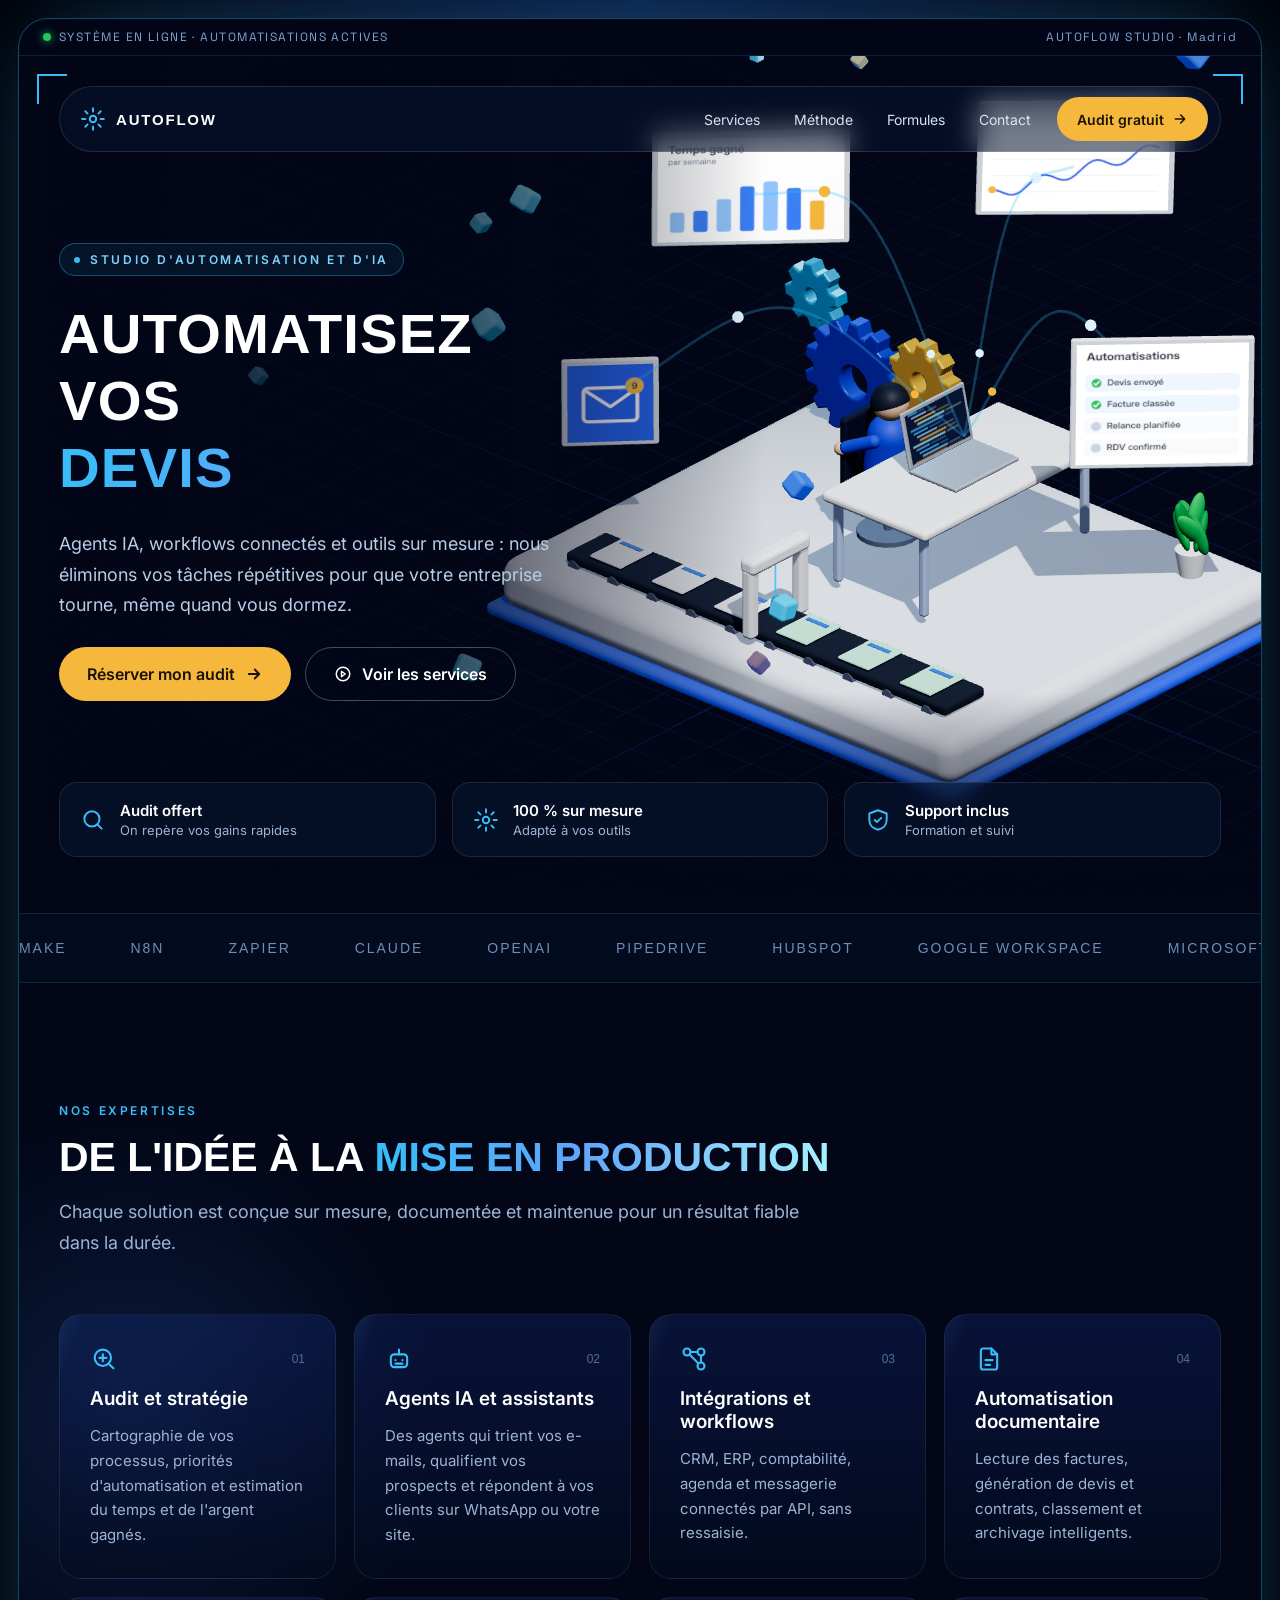
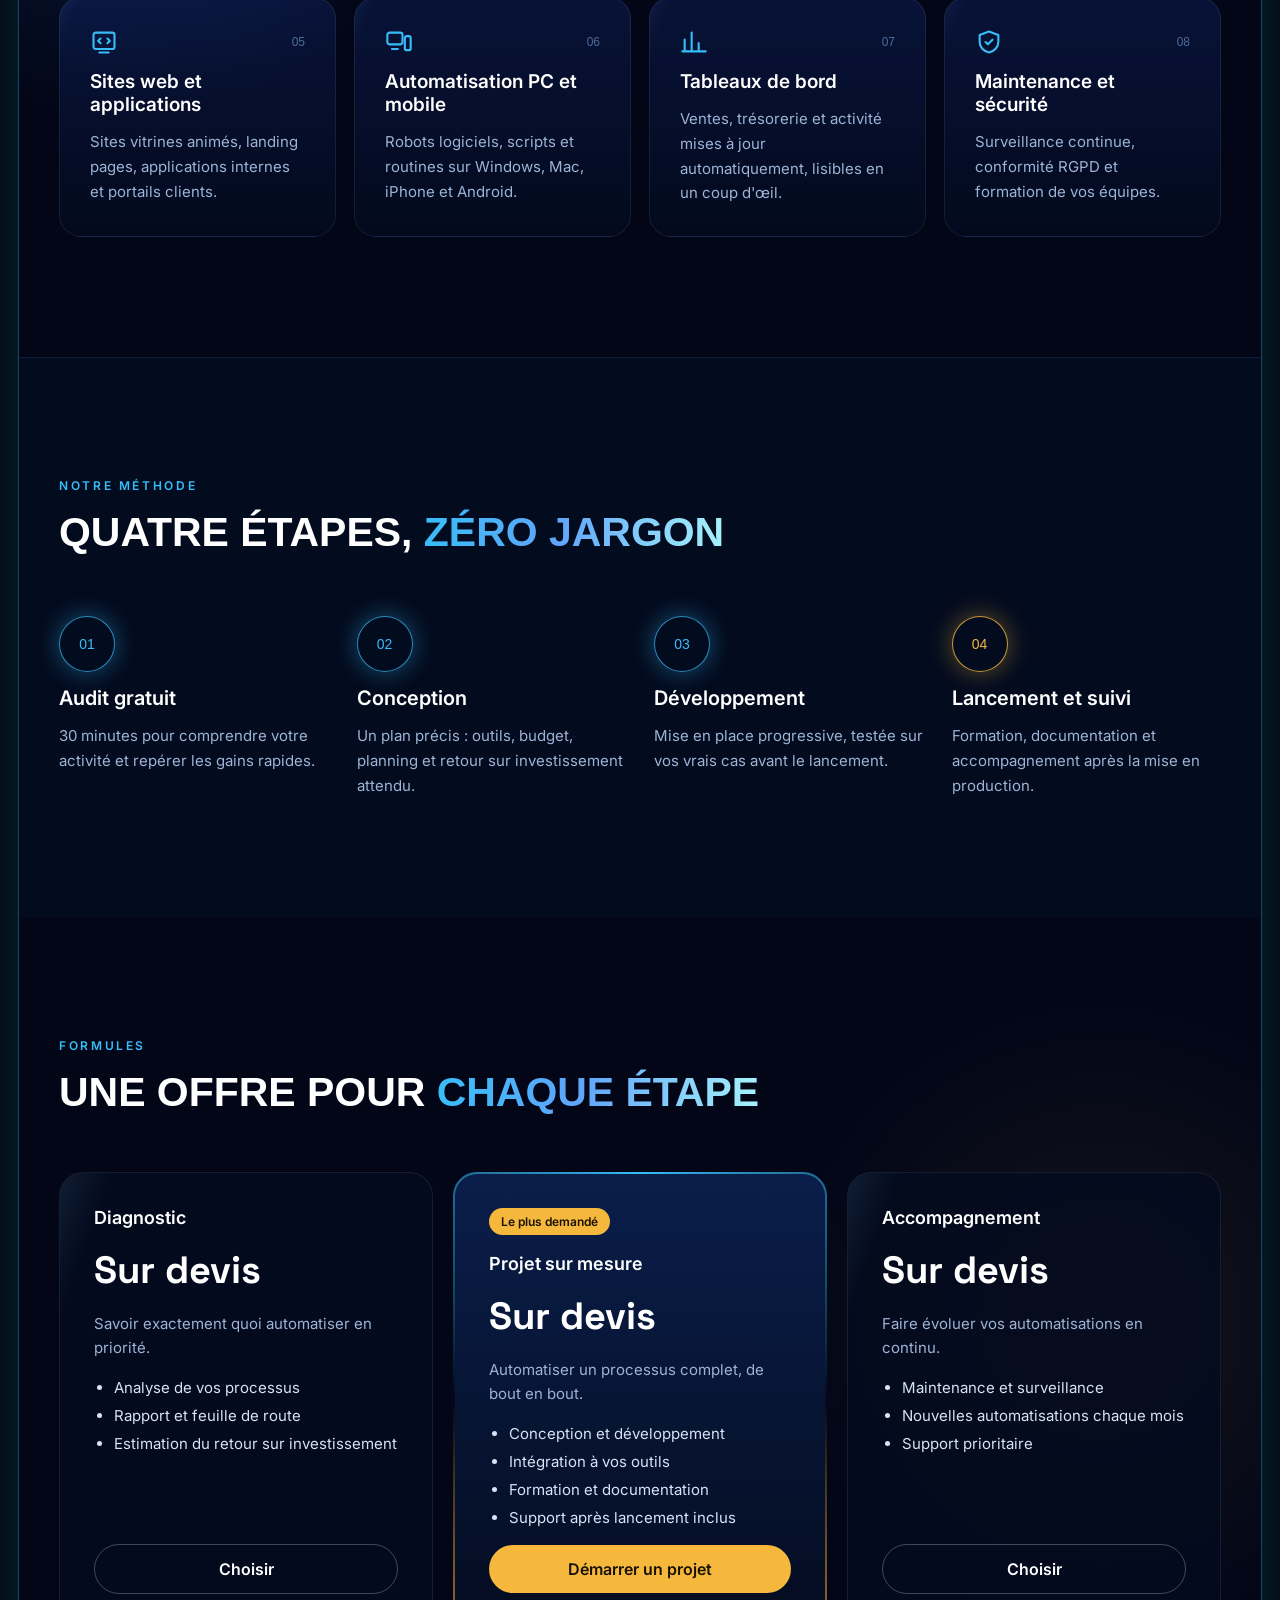
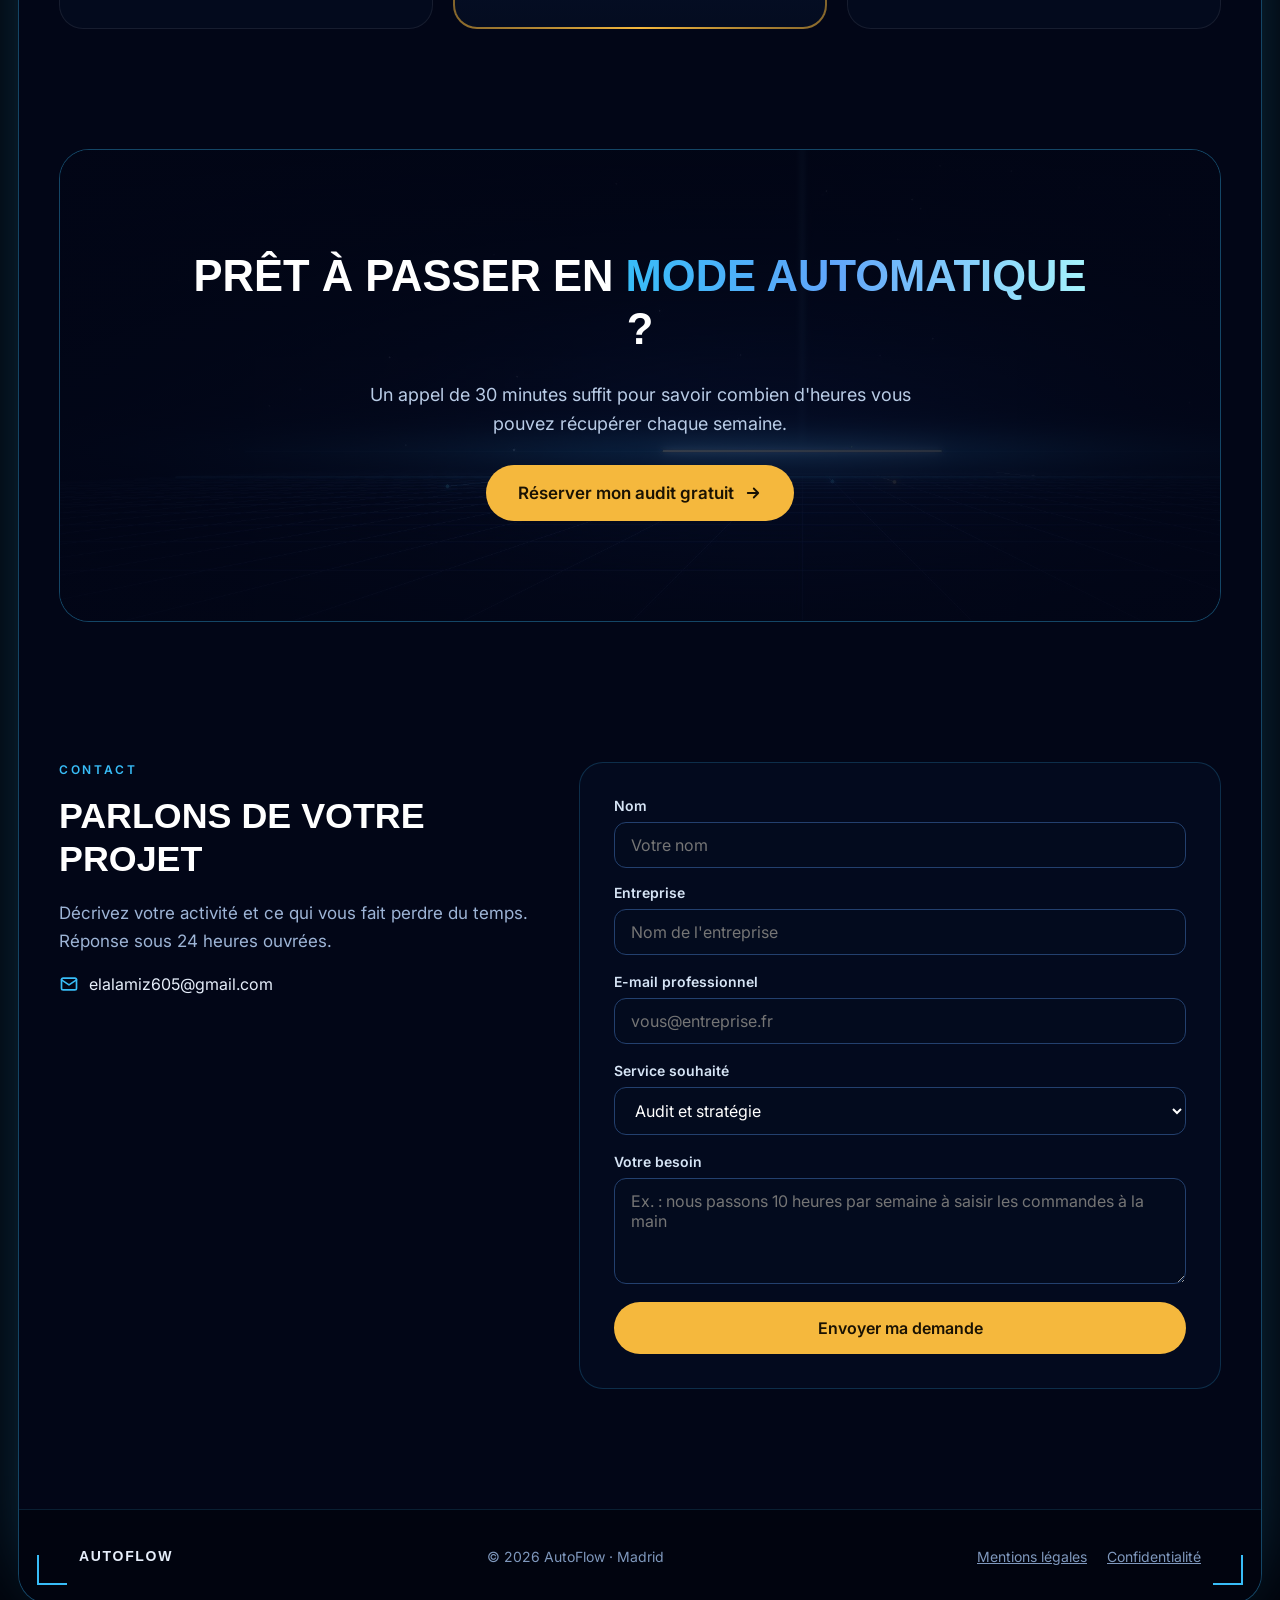
==== commit 7a83f8c3: "Real-time isometric 3D scene in the hero Replaces the globe with an animated isometric automation st" ====
--- a/automation-agency-demo/index.html
+++ b/automation-agency-demo/index.html
@@ -62,10 +62,10 @@
 </div>
 
 <section id="accueil" style="position: relative; overflow: hidden; min-height: 820px; background: #020617">
-<video aria-hidden="true" src="hero.mp4" poster="poster.jpg" autoplay muted loop playsinline style="position: absolute; inset: 0; width: 100%; height: 100%; object-fit: cover; opacity: .9"></video>
-<div aria-hidden="true" style="position: absolute; inset: 0; background: linear-gradient(90deg, rgba(2,6,23,.94) 0%, rgba(2,6,23,.72) 40%, rgba(2,6,23,.15) 100%)"></div>
+<video id="hero-video" aria-hidden="true" src="hero.mp4" poster="poster.jpg" autoplay muted loop playsinline style="position: absolute; inset: 0; width: 100%; height: 100%; object-fit: cover; opacity: .9"></video>
+<canvas id="scene3d" aria-hidden="true"></canvas>
+<div aria-hidden="true" style="position: absolute; inset: 0; background: linear-gradient(90deg, rgba(2,6,23,.95) 0%, rgba(2,6,23,.6) 36%, rgba(2,6,23,0) 60%)" class="hero-shade"></div>
 <div aria-hidden="true" style="position: absolute; left: 0; right: 0; bottom: 0; height: 220px; background: linear-gradient(180deg, rgba(2,6,23,0) 0%, #020617 100%)"></div>
-<div aria-hidden="true" class="aj-scan" style="position: absolute; left: 0; right: 0; top: 0; height: 80px; background: linear-gradient(180deg, rgba(56,189,248,0) 0%, rgba(56,189,248,.10) 85%, rgba(125,211,252,.5) 100%)"></div>
 
 <div aria-hidden="true" style="position: absolute; top: 18px; left: 18px; width: 28px; height: 28px; border-top: 2px solid #38BDF8; border-left: 2px solid #38BDF8"></div>
 <div aria-hidden="true" style="position: absolute; top: 18px; right: 18px; width: 28px; height: 28px; border-top: 2px solid #38BDF8; border-right: 2px solid #38BDF8"></div>
@@ -104,8 +104,7 @@
 </div>
 </div>
 
-<div id="hero-visual" data-intro-visual style="position: relative; flex: 1 1 420px; display: flex; justify-content: center; align-items: center; min-height: 540px">
-<canvas id="globe" aria-hidden="true"></canvas>
+<div id="hero-visual" data-intro-visual style="pointer-events: none; position: relative; flex: 1 1 420px; display: flex; justify-content: center; align-items: center; min-height: 540px">
 <svg id="hud-fallback" class="aj-float" role="img" aria-label="Interface holographique animée d'automatisation" viewBox="0 0 520 520" style="width: 100%; max-width: 500px; height: auto; overflow: visible">
 <defs>
 <radialGradient id="ajCore" cx="50%" cy="50%" r="50%"><stop offset="0%" stop-color="#E0F7FF"></stop><stop offset="35%" stop-color="#38BDF8" stop-opacity=".9"></stop><stop offset="100%" stop-color="#1D4ED8" stop-opacity="0"></stop></radialGradient>
@@ -357,6 +356,7 @@
 <script src="vendor/gsap.min.js"></script>
 <script src="vendor/ScrollTrigger.min.js"></script>
 <script src="vendor/lenis.min.js"></script>
+<script type="importmap">{"imports":{"three":"./vendor/three.module.min.js"}}</script>
 <script type="module" src="main.js"></script>
 </body>
 </html>
--- a/automation-agency-demo/pro.css
+++ b/automation-agency-demo/pro.css
@@ -18,9 +18,11 @@
 .line { display: block; overflow: hidden; padding-bottom: .04em; }
 .line-inner { display: block; }
 
-/* Hero visual: WebGL globe over the SVG fallback */
-#globe { position: absolute; left: -12%; top: -12%; width: 124%; height: 124%; pointer-events: none; }
-.webgl #hud-fallback { visibility: hidden; }
+/* Hero: full-bleed real-time 3D scene, video + SVG as fallbacks */
+#scene3d { position: absolute; inset: 0; width: 100%; height: 100%; display: block; opacity: 0; transition: opacity 1.2s ease; }
+.webgl #scene3d { opacity: 1; }
+.webgl #hero-video, .webgl #hud-fallback { visibility: hidden; }
+@media (max-width: 900px) { .hero-shade { background: linear-gradient(180deg, rgba(2,6,23,.9) 0%, rgba(2,6,23,.78) 42%, rgba(2,6,23,.05) 58%, rgba(2,6,23,.05) 100%) !important; } }
 
 /* Custom cursor (mouse only) */
 #cursor-ring, #cursor-dot { position: fixed; left: 0; top: 0; pointer-events: none; z-index: 95; border-radius: 50%; opacity: 0; }
@@ -39,8 +41,8 @@
 .aj-card:hover::before { opacity: 1; }
 
 @media (prefers-reduced-motion: reduce) {
-  .js #preloader, #cursor-ring, #cursor-dot, #globe { display: none !important; }
-  .webgl #hud-fallback { visibility: visible; }
+  .js #preloader, #cursor-ring, #cursor-dot, #scene3d { display: none !important; }
+  .webgl #hud-fallback, .webgl #hero-video { visibility: visible; }
 }
 
 /* GSAP drives transforms on buttons and cards */
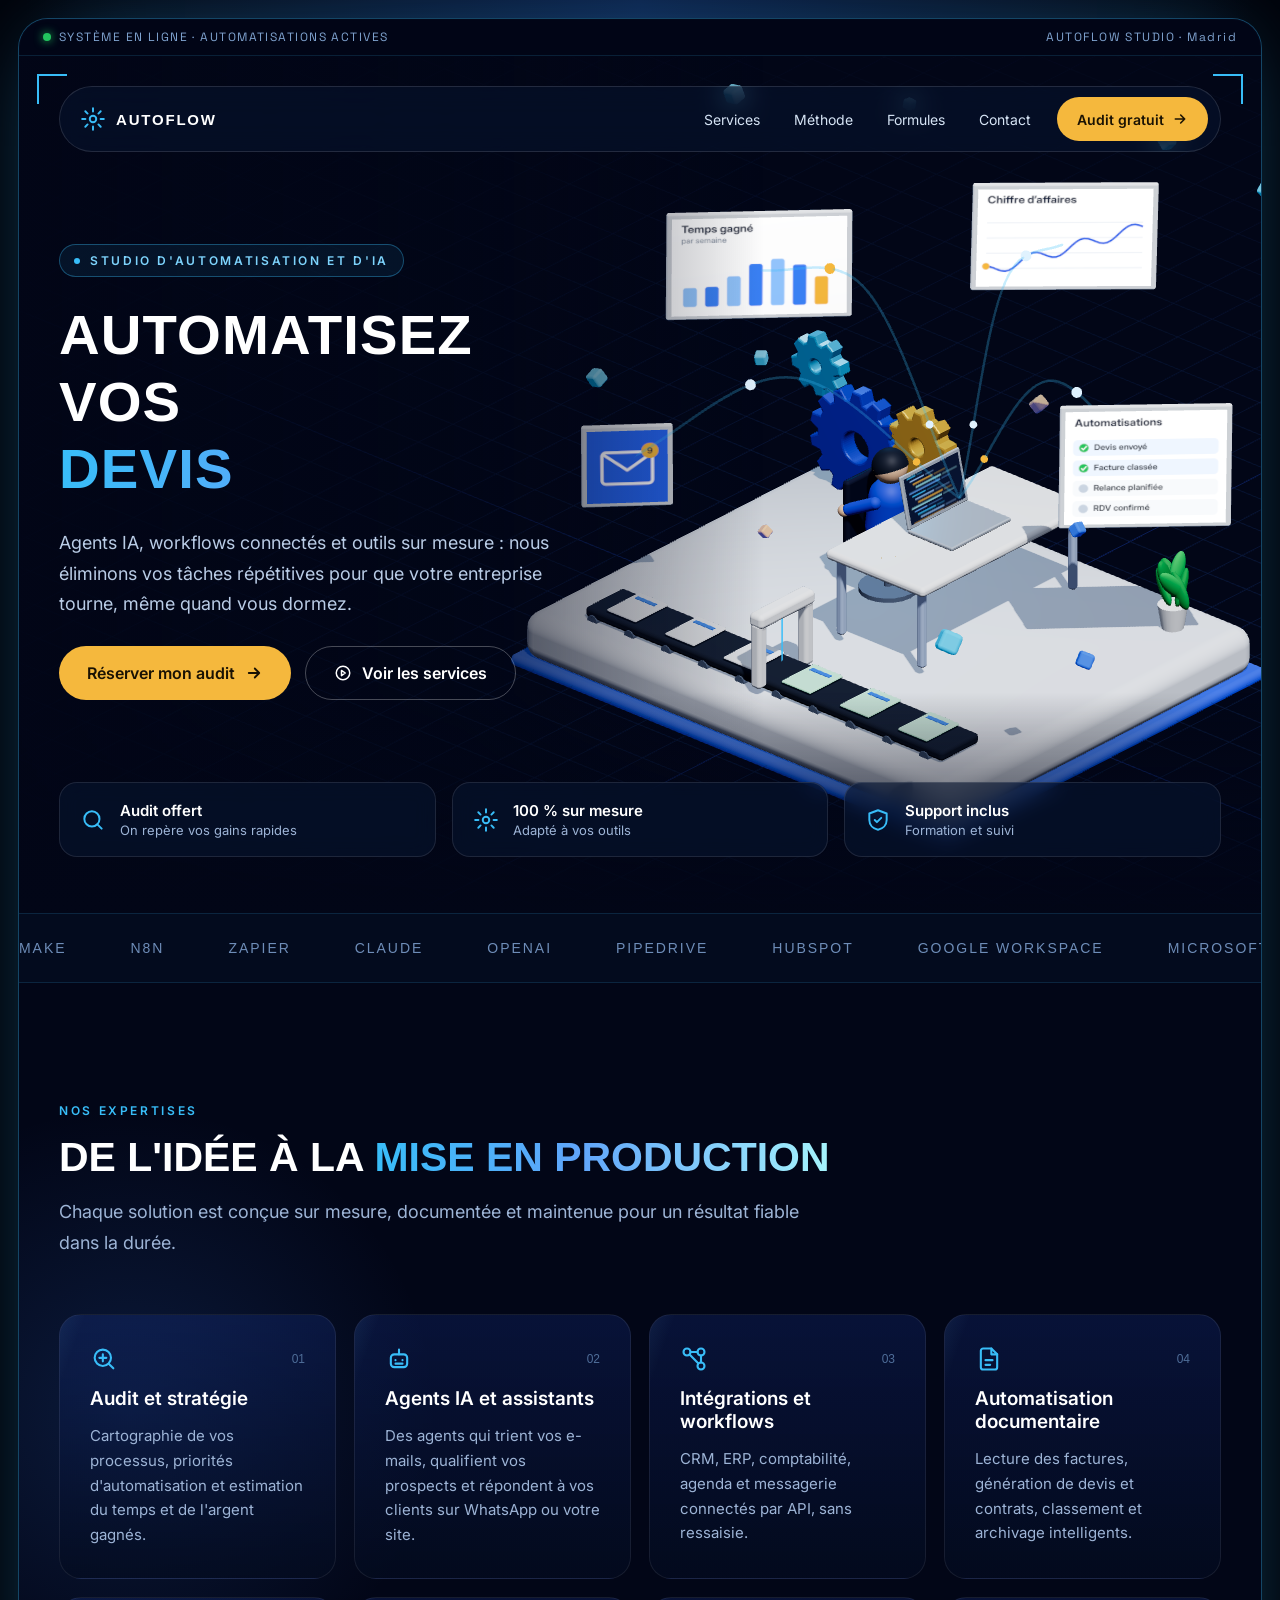
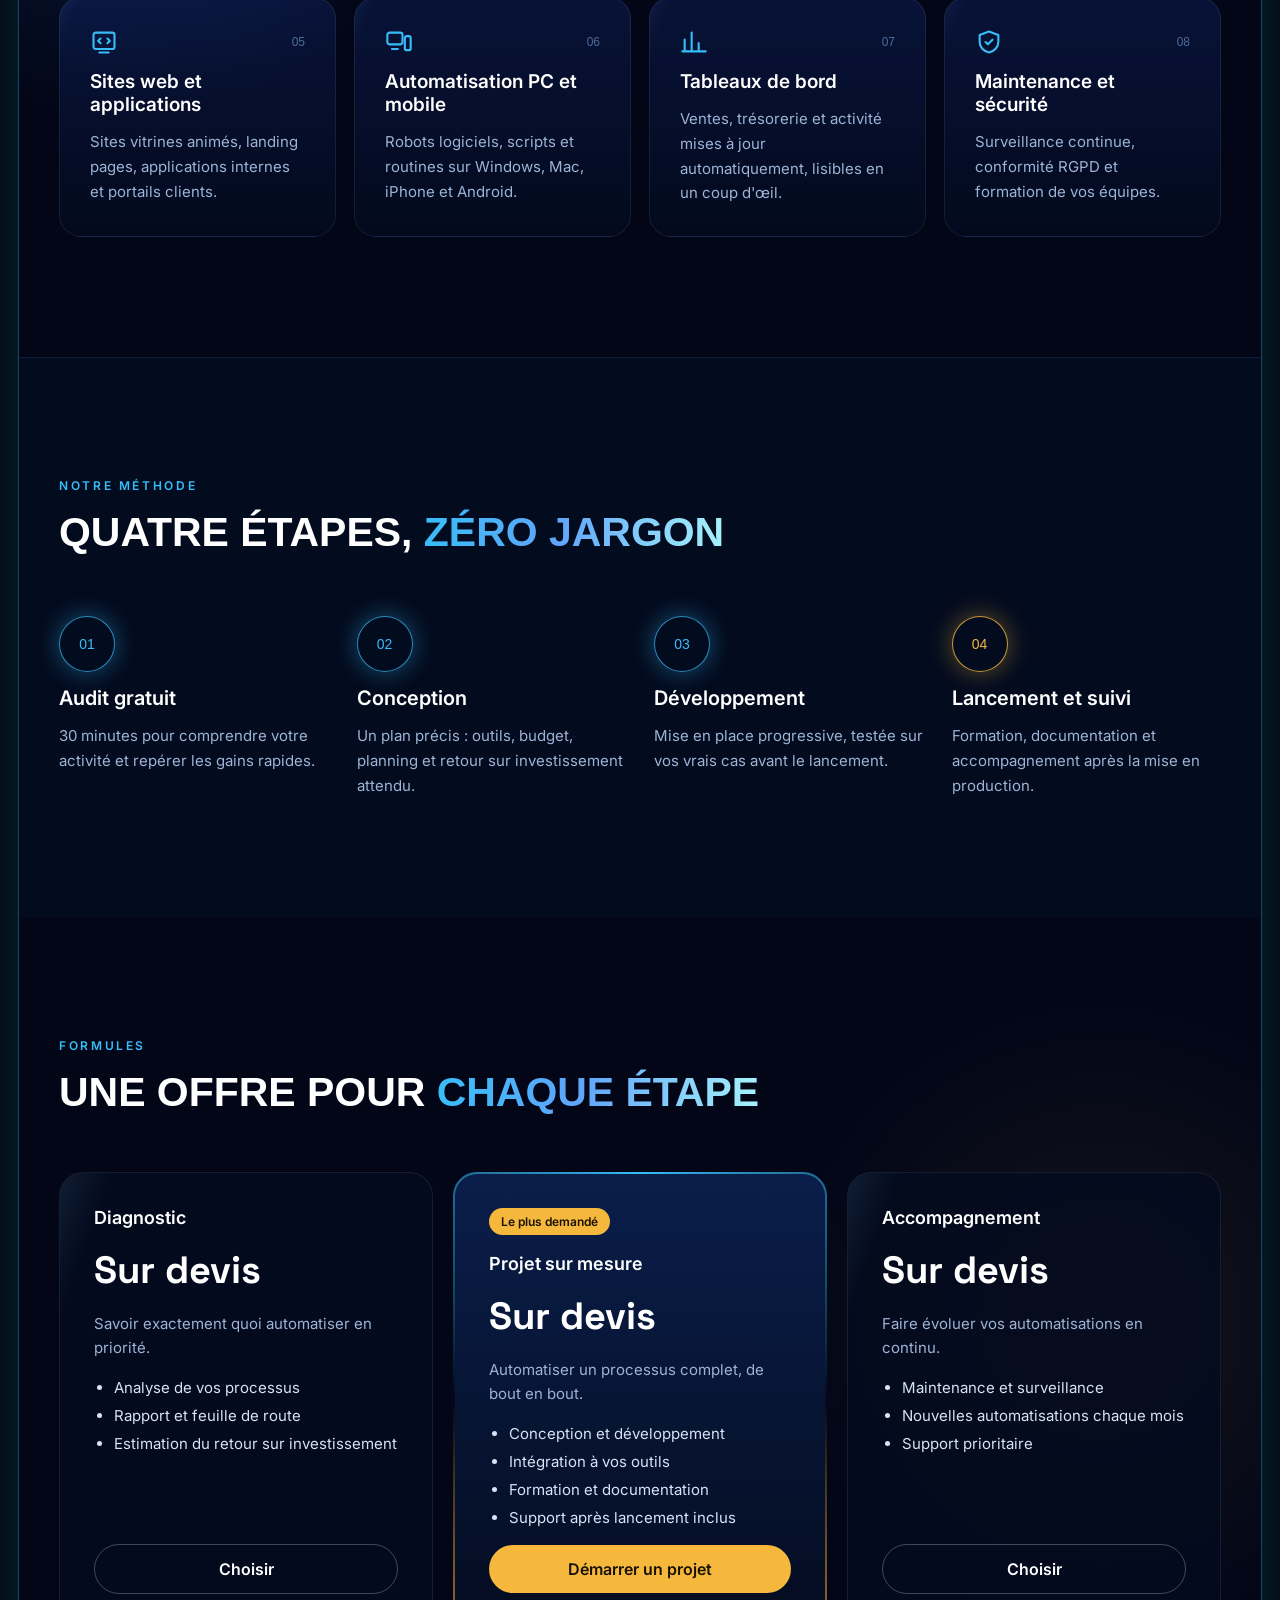
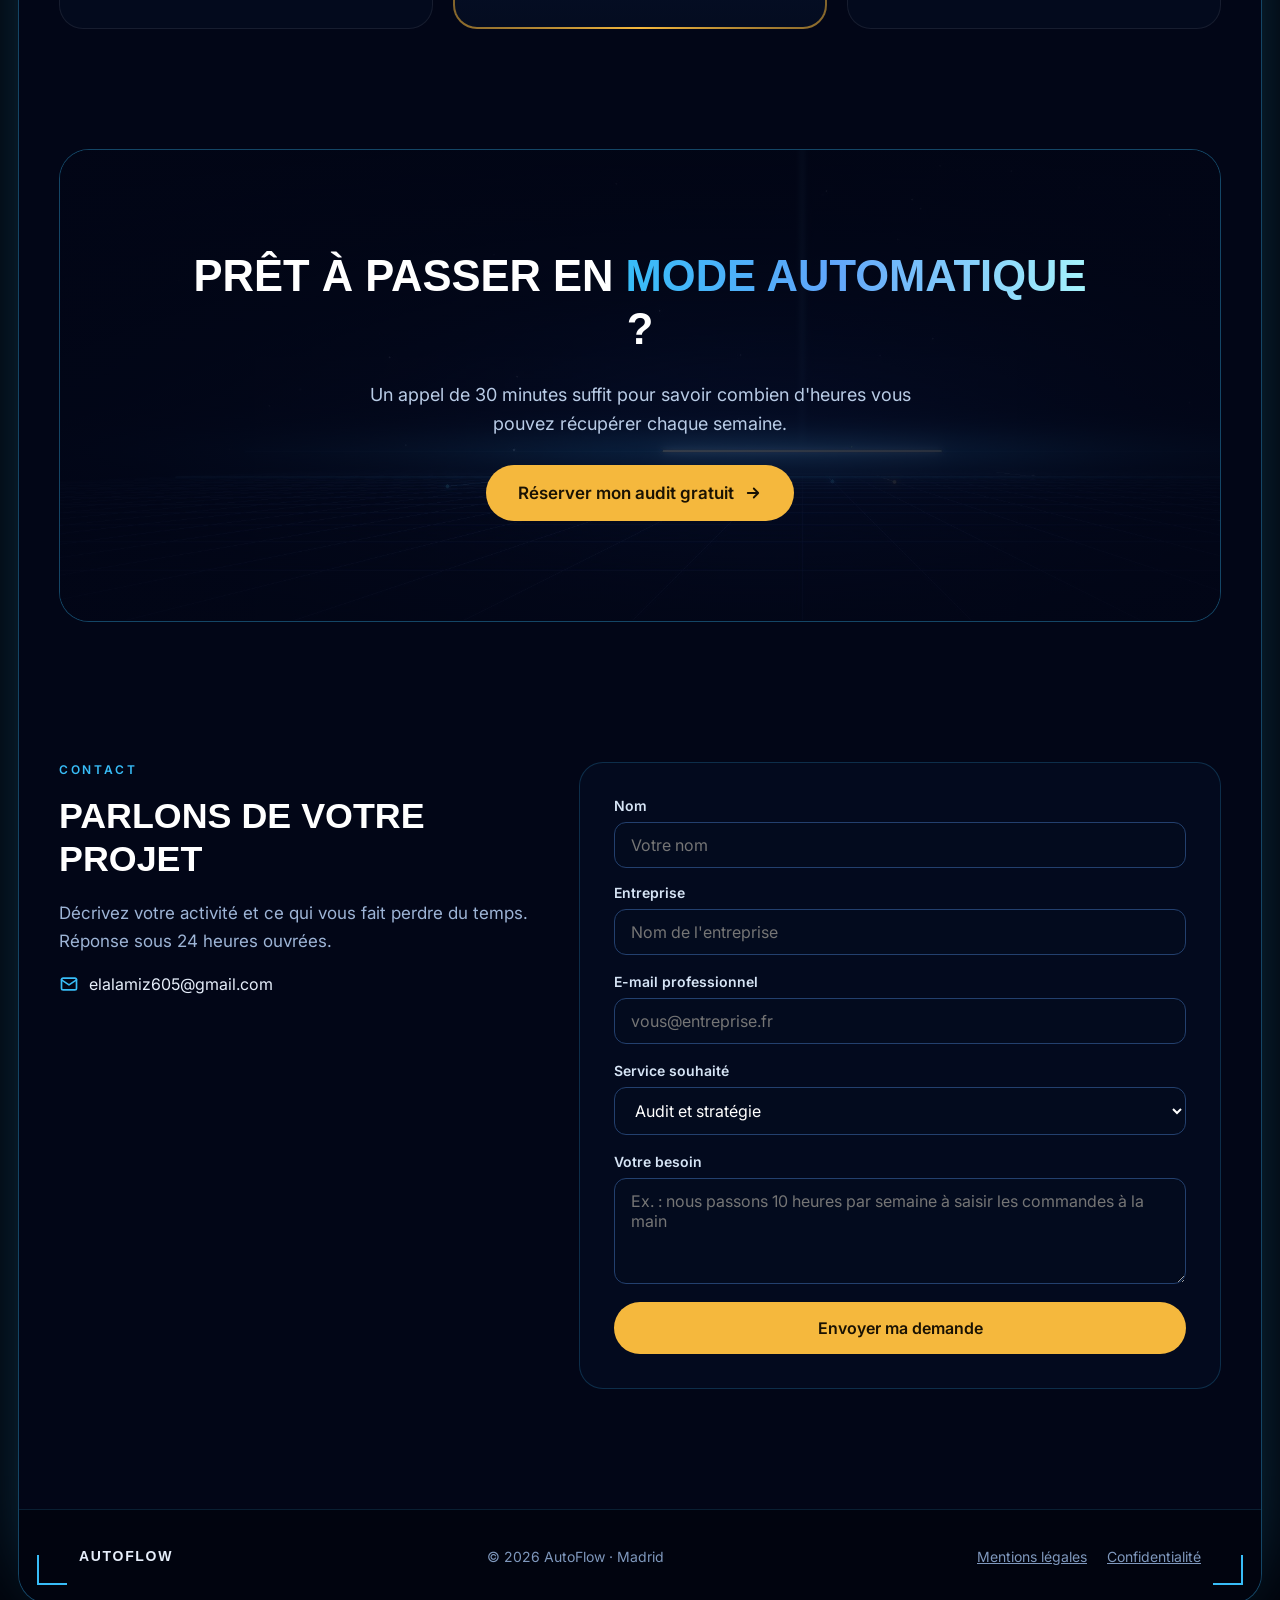
==== commit 9508a8db: "Polish hero: scene framing, headline mask, keep cubes off the text Co-Authored-By: Claude Opus 5.5 <" ====
--- a/automation-agency-demo/index.html
+++ b/automation-agency-demo/index.html
@@ -93,7 +93,7 @@
 <h1 aria-label="Automatisez vos devis, factures, relances et agendas" style="margin: 0; font-family: Syncopate, sans-serif; font-weight: 700; font-size: clamp(28px, 4.4vw, 58px); line-height: 1.15; letter-spacing: .02em; color: #FFFFFF">
 <span aria-hidden="true" class="line"><span class="line-inner">AUTOMATISEZ</span></span>
 <span aria-hidden="true" class="line"><span class="line-inner">VOS</span></span>
-<span aria-hidden="true" class="line" style="height: 1.15em"><span class="line-inner">
+<span aria-hidden="true" class="line" style="height: 1.15em; padding-bottom: 0"><span class="line-inner">
 <span class="aj-words aj-grad" style="display: flex; flex-direction: column; line-height: 1.15em"><span>DEVIS</span><span>FACTURES</span><span>RELANCES</span><span>AGENDAS</span><span>DEVIS</span></span>
 </span></span>
 </h1>
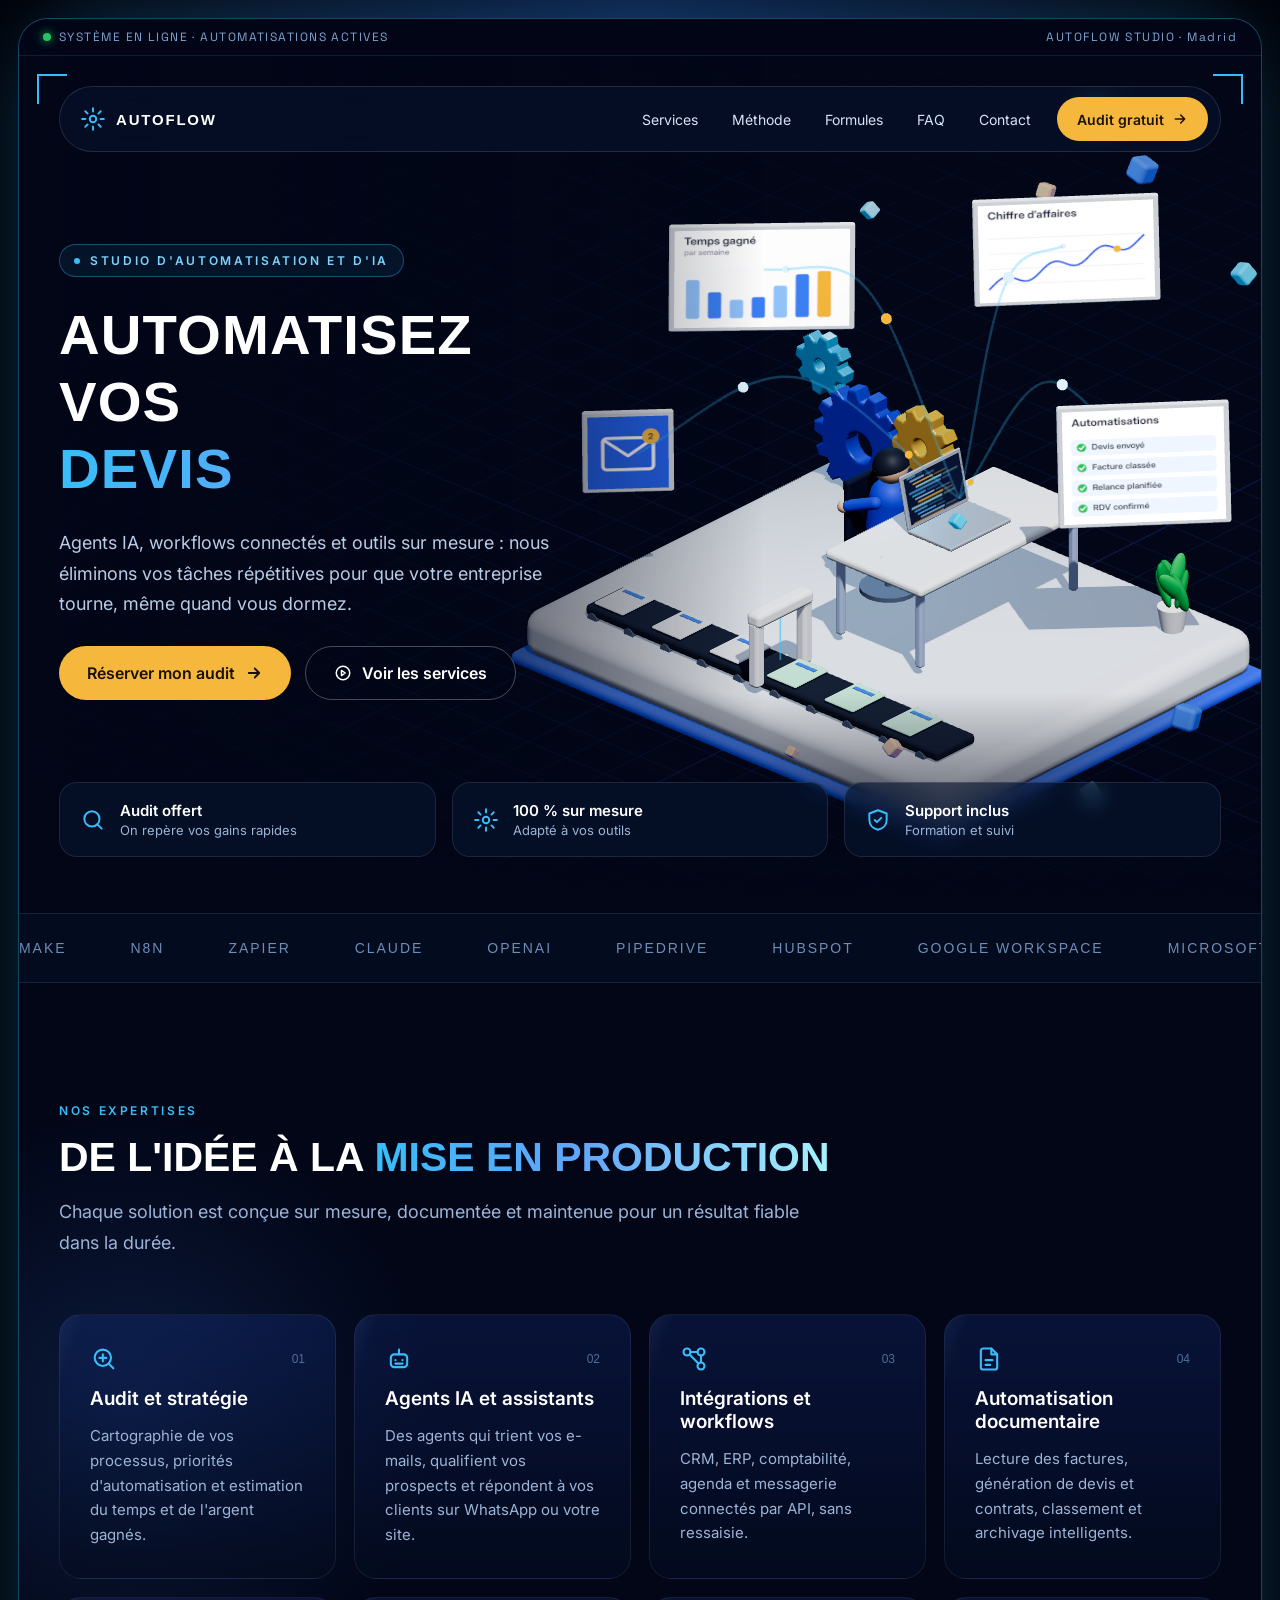
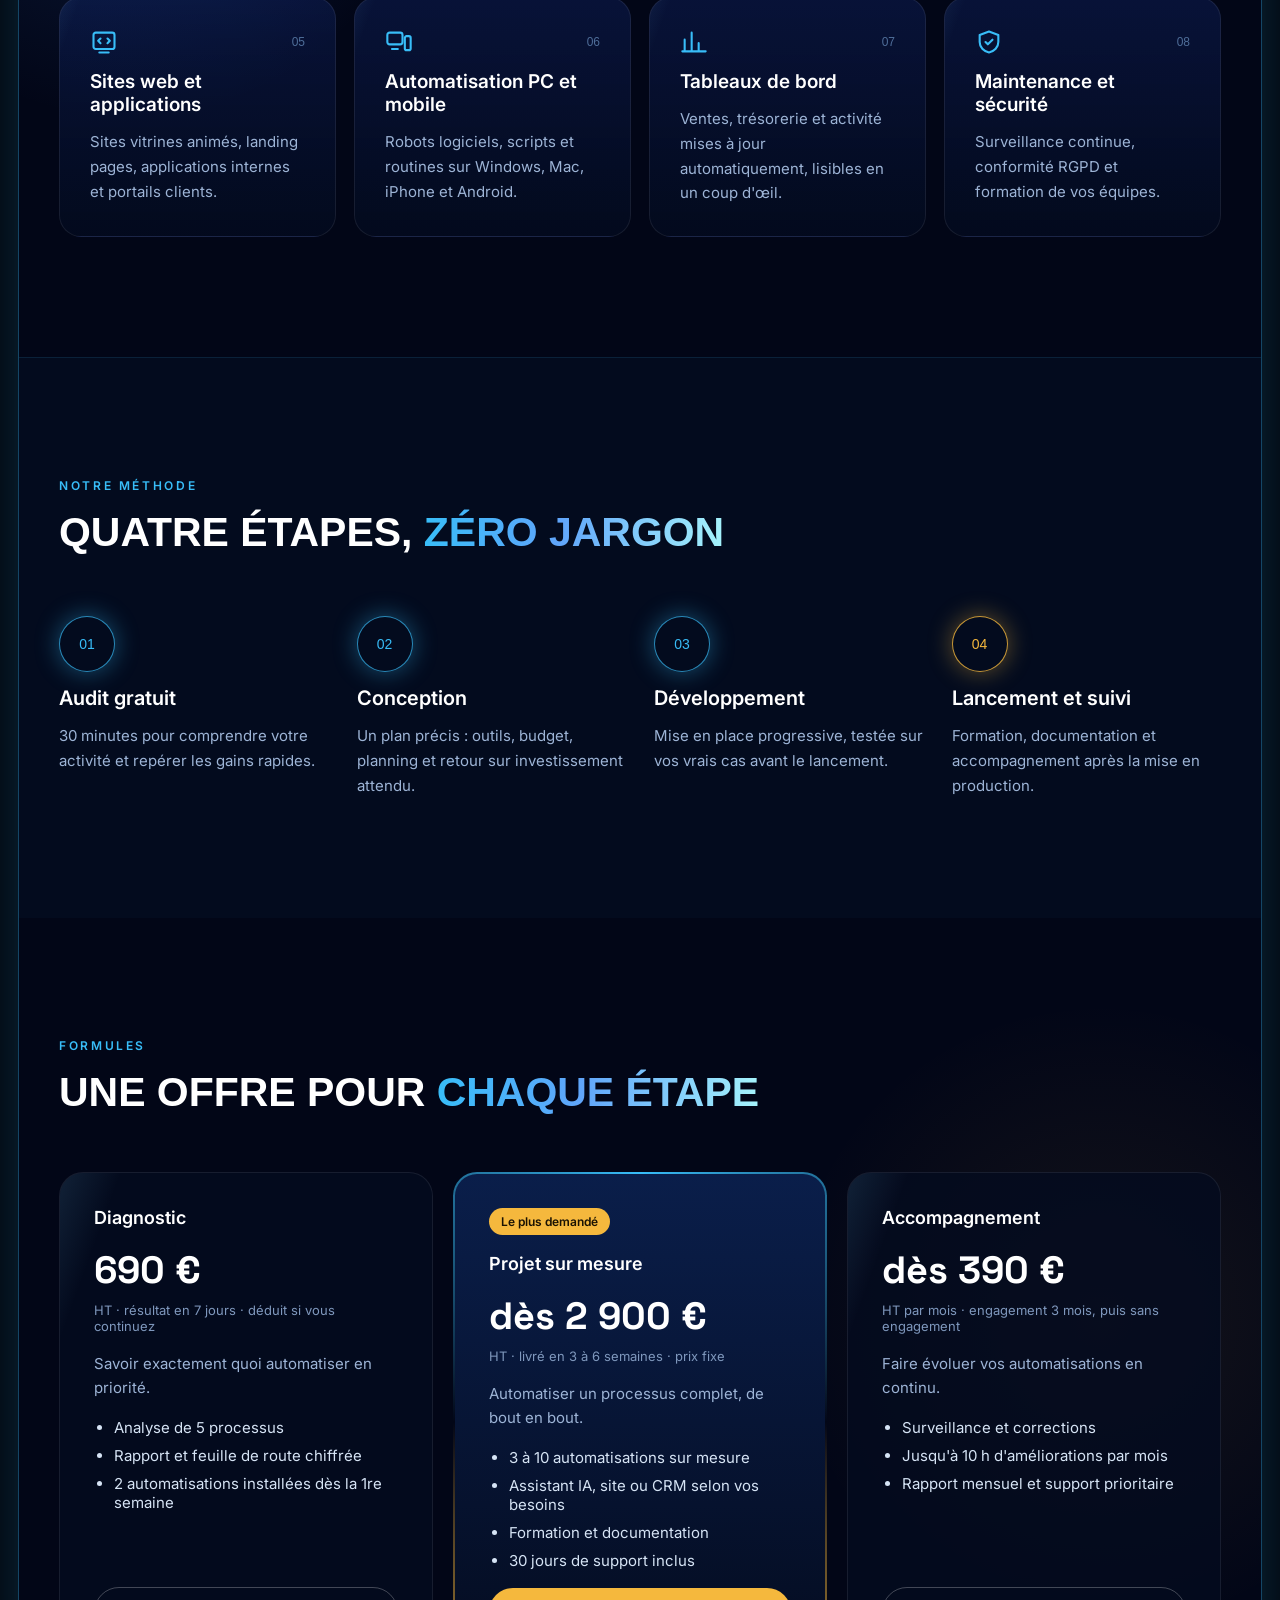
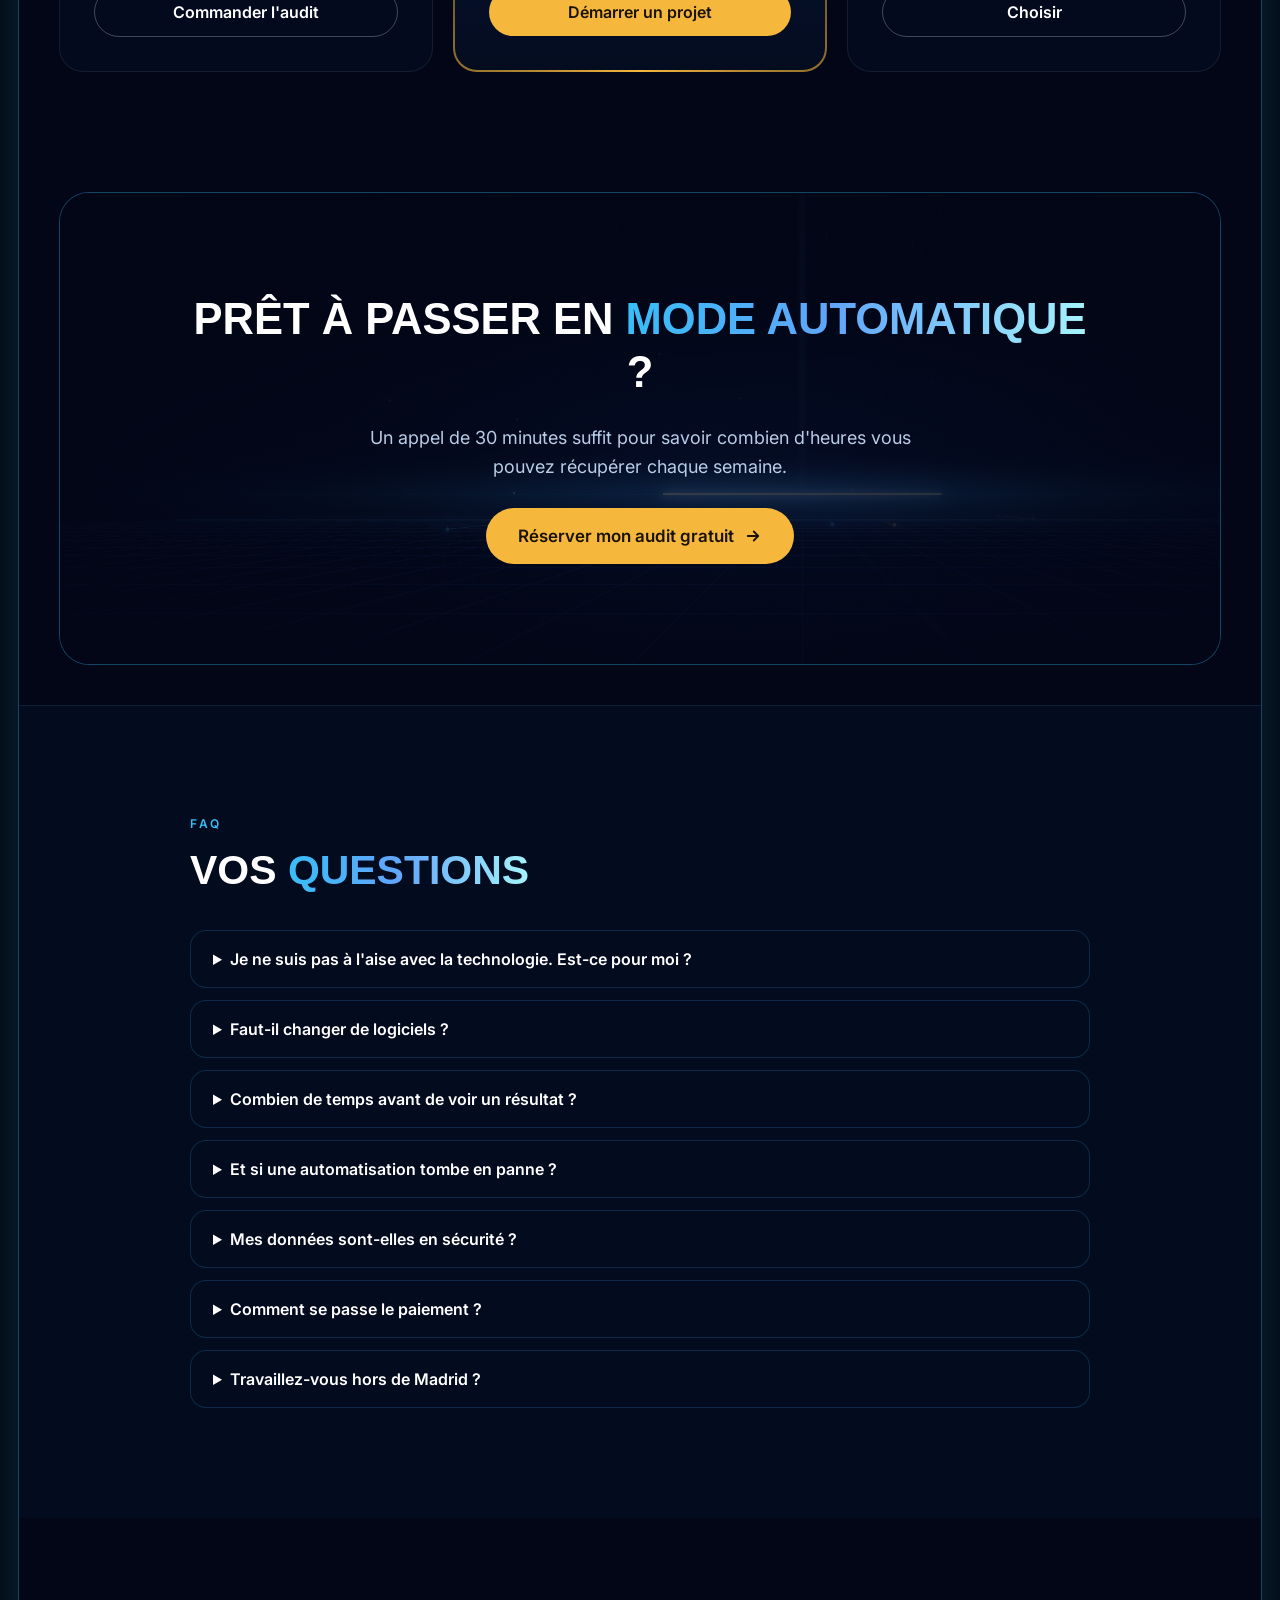
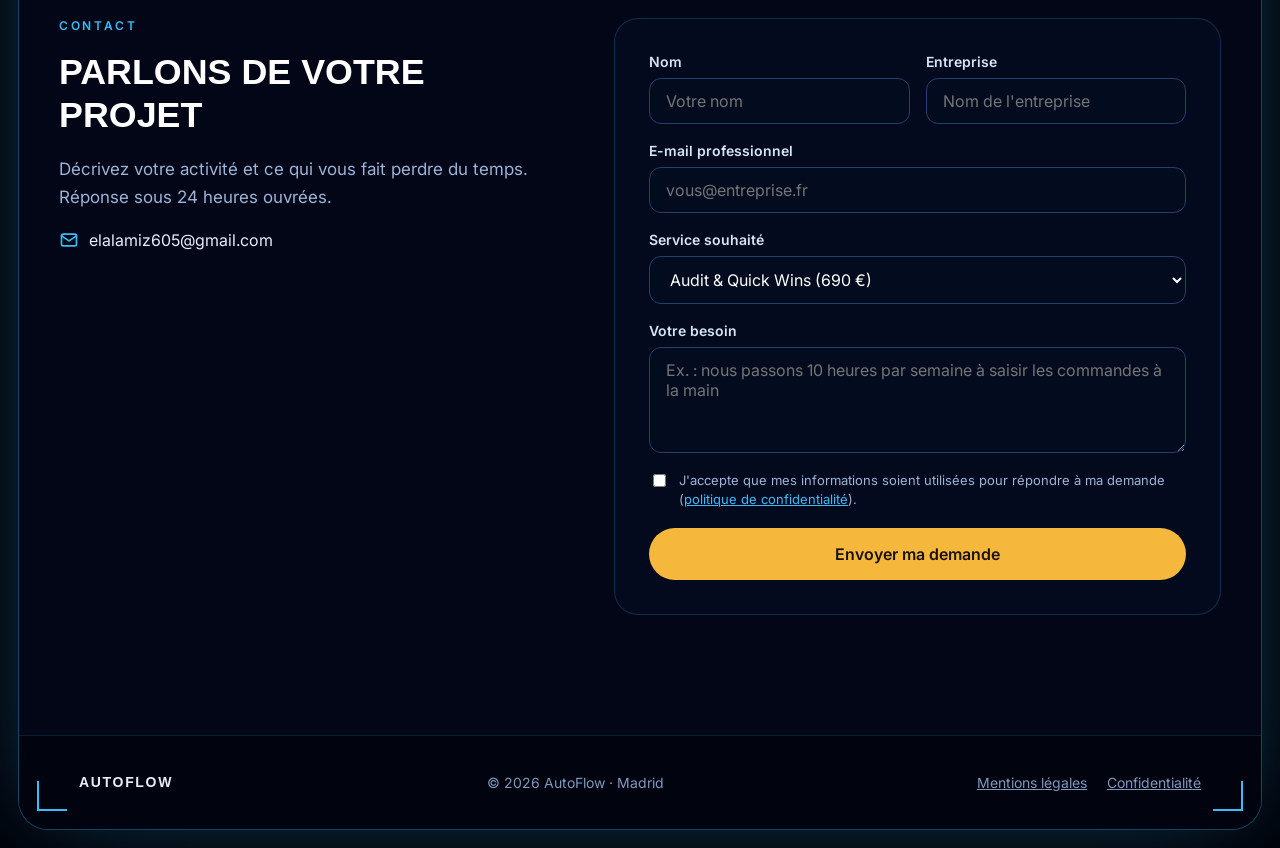
==== commit 25e091db: "Launch offers: public prices, FAQ, working contact form, legal pages Co-Authored-By: Claude Opus 5.5" ====
--- a/automation-agency-demo/index.html
+++ b/automation-agency-demo/index.html
@@ -48,6 +48,7 @@
 </style>
 <script>document.documentElement.classList.add("js")</script>
 <link rel="stylesheet" href="pro.css">
+<style>.aj-in{width:100%}</style>
 </head>
 <body>
 <div id="preloader" aria-hidden="true"><span class="pre-logo">AUTOFLOW</span><span id="pre-num">000</span><span class="pre-bar"><span></span></span><span class="pre-label">INITIALISATION DU SYSTÈME</span></div>
@@ -80,6 +81,7 @@
 <a href="#services" class="aj-hide-xs" style="color: #D6E4F5; text-decoration: none; padding: 10px 14px">Services</a>
 <a href="#methode" class="aj-hide-xs" style="color: #D6E4F5; text-decoration: none; padding: 10px 14px">Méthode</a>
 <a href="#formules" class="aj-hide-xs" style="color: #D6E4F5; text-decoration: none; padding: 10px 14px">Formules</a>
+<a href="#faq" class="aj-hide-xs" style="color: #D6E4F5; text-decoration: none; padding: 10px 14px">FAQ</a>
 <a href="#contact" class="aj-hide-xs" style="color: #D6E4F5; text-decoration: none; padding: 10px 14px">Contact</a>
 <a href="#contact" class="aj-btn" style="margin-left: 6px; background: #F5B83D; color: #1A1203; text-decoration: none; padding: 12px 20px; border-radius: 999px; font-weight: 600; min-height: 44px; box-sizing: border-box; display: inline-flex; align-items: center; gap: 8px">Audit gratuit <svg aria-hidden="true" width="16" height="16" viewBox="0 0 24 24" fill="none" stroke="#1A1203" stroke-width="2.4" stroke-linecap="round" stroke-linejoin="round"><path d="M5 12h14M13 6l6 6-6 6"></path></svg></a>
 </nav>
@@ -261,27 +263,27 @@
 <div style="display: grid; grid-template-columns: repeat(auto-fit, minmax(290px, 1fr)); gap: 20px; align-items: stretch">
 <div class="aj-card" data-reveal="card" style="border: 1px solid rgba(255,255,255,.08); border-radius: 24px; padding: 34px; display: flex; flex-direction: column; gap: 18px; background: rgba(4,12,32,.8)">
 <h3 style="margin: 0; font-size: 18px; font-weight: 600; color: #FFFFFF">Diagnostic</h3>
-<p style="margin: 0; font-family: 'Space Grotesk', sans-serif; font-size: 38px; font-weight: 700; color: #FFFFFF">Sur devis</p>
+<p style="margin: 0; font-family: 'Space Grotesk', sans-serif; font-size: 38px; font-weight: 700; color: #FFFFFF">690 €</p><p style="margin: -10px 0 0; font-size: 13px; color: #7F98BD">HT · résultat en 7 jours · déduit si vous continuez</p>
 <p style="margin: 0; font-size: 15px; line-height: 1.6; color: #9DB4D6">Savoir exactement quoi automatiser en priorité.</p>
-<ul style="margin: 0; padding-left: 20px; display: flex; flex-direction: column; gap: 9px; font-size: 15px; color: #D6E4F5"><li>Analyse de vos processus</li><li>Rapport et feuille de route</li><li>Estimation du retour sur investissement</li></ul>
-<a href="#contact" class="aj-ghost" style="margin-top: auto; text-align: center; border: 1px solid rgba(255,255,255,.25); color: #FFFFFF; text-decoration: none; padding: 14px 20px; border-radius: 999px; font-weight: 600; min-height: 44px; box-sizing: border-box">Choisir</a>
+<ul style="margin: 0; padding-left: 20px; display: flex; flex-direction: column; gap: 9px; font-size: 15px; color: #D6E4F5"><li>Analyse de 5 processus</li><li>Rapport et feuille de route chiffrée</li><li>2 automatisations installées dès la 1re semaine</li></ul>
+<a href="#contact" class="aj-ghost" style="margin-top: auto; text-align: center; border: 1px solid rgba(255,255,255,.25); color: #FFFFFF; text-decoration: none; padding: 14px 20px; border-radius: 999px; font-weight: 600; min-height: 44px; box-sizing: border-box">Commander l'audit</a>
 </div>
 <div data-reveal style="position: relative; overflow: hidden; border-radius: 24px; padding: 2px; display: flex">
 <div aria-hidden="true" class="aj-rot" style="position: absolute; left: -50%; top: -50%; width: 200%; height: 200%; animation-duration: 6s; background: conic-gradient(from 0deg, #38BDF8, rgba(56,189,248,0) 25%, #F5B83D 50%, rgba(245,184,61,0) 75%, #38BDF8)"></div>
 <div style="position: relative; flex: 1; border-radius: 22px; padding: 34px; display: flex; flex-direction: column; gap: 18px; background: linear-gradient(180deg, #0A1E4A 0%, #040C20 100%)">
 <span style="align-self: flex-start; background: #F5B83D; color: #1A1203; font-size: 12px; font-weight: 600; padding: 6px 12px; border-radius: 999px">Le plus demandé</span>
 <h3 style="margin: 0; font-size: 18px; font-weight: 600; color: #FFFFFF">Projet sur mesure</h3>
-<p style="margin: 0; font-family: 'Space Grotesk', sans-serif; font-size: 38px; font-weight: 700; color: #FFFFFF">Sur devis</p>
+<p style="margin: 0; font-family: 'Space Grotesk', sans-serif; font-size: 38px; font-weight: 700; color: #FFFFFF">dès 2 900 €</p><p style="margin: -10px 0 0; font-size: 13px; color: #7F98BD">HT · livré en 3 à 6 semaines · prix fixe</p>
 <p style="margin: 0; font-size: 15px; line-height: 1.6; color: #9DB4D6">Automatiser un processus complet, de bout en bout.</p>
-<ul style="margin: 0; padding-left: 20px; display: flex; flex-direction: column; gap: 9px; font-size: 15px; color: #D6E4F5"><li>Conception et développement</li><li>Intégration à vos outils</li><li>Formation et documentation</li><li>Support après lancement inclus</li></ul>
+<ul style="margin: 0; padding-left: 20px; display: flex; flex-direction: column; gap: 9px; font-size: 15px; color: #D6E4F5"><li>3 à 10 automatisations sur mesure</li><li>Assistant IA, site ou CRM selon vos besoins</li><li>Formation et documentation</li><li>30 jours de support inclus</li></ul>
 <a href="#contact" class="aj-btn" style="margin-top: auto; text-align: center; background: #F5B83D; color: #1A1203; text-decoration: none; padding: 14px 20px; border-radius: 999px; font-weight: 600; min-height: 44px; box-sizing: border-box">Démarrer un projet</a>
 </div>
 </div>
 <div class="aj-card" data-reveal="card" style="border: 1px solid rgba(255,255,255,.08); border-radius: 24px; padding: 34px; display: flex; flex-direction: column; gap: 18px; background: rgba(4,12,32,.8)">
 <h3 style="margin: 0; font-size: 18px; font-weight: 600; color: #FFFFFF">Accompagnement</h3>
-<p style="margin: 0; font-family: 'Space Grotesk', sans-serif; font-size: 38px; font-weight: 700; color: #FFFFFF">Sur devis</p>
+<p style="margin: 0; font-family: 'Space Grotesk', sans-serif; font-size: 38px; font-weight: 700; color: #FFFFFF">dès 390 €</p><p style="margin: -10px 0 0; font-size: 13px; color: #7F98BD">HT par mois · engagement 3 mois, puis sans engagement</p>
 <p style="margin: 0; font-size: 15px; line-height: 1.6; color: #9DB4D6">Faire évoluer vos automatisations en continu.</p>
-<ul style="margin: 0; padding-left: 20px; display: flex; flex-direction: column; gap: 9px; font-size: 15px; color: #D6E4F5"><li>Maintenance et surveillance</li><li>Nouvelles automatisations chaque mois</li><li>Support prioritaire</li></ul>
+<ul style="margin: 0; padding-left: 20px; display: flex; flex-direction: column; gap: 9px; font-size: 15px; color: #D6E4F5"><li>Surveillance et corrections</li><li>Jusqu'à 10 h d'améliorations par mois</li><li>Rapport mensuel et support prioritaire</li></ul>
 <a href="#contact" class="aj-ghost" style="margin-top: auto; text-align: center; border: 1px solid rgba(255,255,255,.25); color: #FFFFFF; text-decoration: none; padding: 14px 20px; border-radius: 999px; font-weight: 600; min-height: 44px; box-sizing: border-box">Choisir</a>
 </div>
 </div>
@@ -295,6 +297,16 @@
 <h2 style="position: relative; margin: 0; font-family: Syncopate, sans-serif; font-weight: 700; font-size: clamp(22px, 3.4vw, 44px); line-height: 1.2; color: #FFFFFF; max-width: 900px">PRÊT À PASSER EN <span class="aj-grad">MODE AUTOMATIQUE</span> ?</h2>
 <p style="position: relative; margin: 0; font-size: 18px; line-height: 1.6; color: #B9CCE6; max-width: 560px">Un appel de 30 minutes suffit pour savoir combien d'heures vous pouvez récupérer chaque semaine.</p>
 <a href="#contact" class="aj-btn" style="position: relative; background: #F5B83D; color: #1A1203; text-decoration: none; padding: 18px 32px; border-radius: 999px; font-weight: 600; font-size: 17px; min-height: 44px; box-sizing: border-box; display: inline-flex; align-items: center; gap: 10px">Réserver mon audit gratuit <svg aria-hidden="true" width="18" height="18" viewBox="0 0 24 24" fill="none" stroke="#1A1203" stroke-width="2.4" stroke-linecap="round" stroke-linejoin="round"><path d="M5 12h14M13 6l6 6-6 6"></path></svg></a>
+</div>
+</section>
+
+<section id="faq" style="background: #030B1E; border-top: 1px solid rgba(56,189,248,.12)">
+<div style="max-width: 900px; margin: 0 auto; padding: 110px 40px; display: flex; flex-direction: column; gap: 36px">
+<div data-reveal style="display: flex; flex-direction: column; gap: 16px">
+<span style="font-size: 12px; font-weight: 600; letter-spacing: .22em; color: #38BDF8">FAQ</span>
+<h2 style="margin: 0; font-family: Syncopate, sans-serif; font-weight: 700; font-size: clamp(24px, 3.2vw, 42px); line-height: 1.15; color: #FFFFFF">VOS <span class="aj-grad">QUESTIONS</span></h2>
+</div>
+<div data-reveal style="display: flex; flex-direction: column; gap: 12px"><details style="border:1px solid rgba(56,189,248,.18);border-radius:16px;padding:18px 22px;background:rgba(4,12,32,.8)"><summary style="cursor:pointer;font-weight:600;font-size:16px;color:#FFFFFF">Je ne suis pas à l'aise avec la technologie. Est-ce pour moi ?</summary><p style="margin:12px 0 0;font-size:15px;line-height:1.6;color:#9DB4D6">Oui. Vous n'avez rien à paramétrer : on installe tout, on forme votre équipe en une heure et on vous laisse une fiche d'une page.</p></details><details style="border:1px solid rgba(56,189,248,.18);border-radius:16px;padding:18px 22px;background:rgba(4,12,32,.8)"><summary style="cursor:pointer;font-weight:600;font-size:16px;color:#FFFFFF">Faut-il changer de logiciels ?</summary><p style="margin:12px 0 0;font-size:15px;line-height:1.6;color:#9DB4D6">Rarement. On connecte d'abord les outils que vous utilisez déjà (Gmail, Excel, WhatsApp, votre logiciel de facturation).</p></details><details style="border:1px solid rgba(56,189,248,.18);border-radius:16px;padding:18px 22px;background:rgba(4,12,32,.8)"><summary style="cursor:pointer;font-weight:600;font-size:16px;color:#FFFFFF">Combien de temps avant de voir un résultat ?</summary><p style="margin:12px 0 0;font-size:15px;line-height:1.6;color:#9DB4D6">Les premières automatisations tournent en 7 jours avec l'audit. Un projet complet prend 3 à 6 semaines.</p></details><details style="border:1px solid rgba(56,189,248,.18);border-radius:16px;padding:18px 22px;background:rgba(4,12,32,.8)"><summary style="cursor:pointer;font-weight:600;font-size:16px;color:#FFFFFF">Et si une automatisation tombe en panne ?</summary><p style="margin:12px 0 0;font-size:15px;line-height:1.6;color:#9DB4D6">Chaque automatisation envoie une alerte en cas d'erreur. Avec l'accompagnement, on corrige sous 1 à 2 jours ouvrés.</p></details><details style="border:1px solid rgba(56,189,248,.18);border-radius:16px;padding:18px 22px;background:rgba(4,12,32,.8)"><summary style="cursor:pointer;font-weight:600;font-size:16px;color:#FFFFFF">Mes données sont-elles en sécurité ?</summary><p style="margin:12px 0 0;font-size:15px;line-height:1.6;color:#9DB4D6">Les comptes sont ouverts à votre nom, vous restez propriétaire de vos données, on privilégie les serveurs européens et on signe un accord de traitement conforme au RGPD.</p></details><details style="border:1px solid rgba(56,189,248,.18);border-radius:16px;padding:18px 22px;background:rgba(4,12,32,.8)"><summary style="cursor:pointer;font-weight:600;font-size:16px;color:#FFFFFF">Comment se passe le paiement ?</summary><p style="margin:12px 0 0;font-size:15px;line-height:1.6;color:#9DB4D6">Audit : payé à la commande. Projet : 50 % au démarrage, 50 % à la livraison. Les abonnements logiciels (souvent 20 à 100 € par mois) sont à votre nom.</p></details><details style="border:1px solid rgba(56,189,248,.18);border-radius:16px;padding:18px 22px;background:rgba(4,12,32,.8)"><summary style="cursor:pointer;font-weight:600;font-size:16px;color:#FFFFFF">Travaillez-vous hors de Madrid ?</summary><p style="margin:12px 0 0;font-size:15px;line-height:1.6;color:#9DB4D6">Oui, tout se fait à distance, en français ou en espagnol, en France, en Espagne et en Belgique.</p></details></div>
 </div>
 </section>
 
@@ -308,31 +320,33 @@
 <a href="mailto:elalamiz605@gmail.com" style="color: #E6EEFA; text-decoration: none; display: flex; align-items: center; gap: 10px"><svg aria-hidden="true" width="20" height="20" viewBox="0 0 24 24" fill="none" stroke="#38BDF8" stroke-width="2" stroke-linecap="round" stroke-linejoin="round"><rect x="3" y="5" width="18" height="14" rx="2"></rect><path d="M3 7l9 6 9-6"></path></svg>elalamiz605@gmail.com</a>
 </div>
 </div>
-<form data-reveal action="mailto:elalamiz605@gmail.com" method="post" enctype="text/plain" style="flex: 1 1 460px; background: rgba(4,12,32,.85); border: 1px solid rgba(56,189,248,.2); border-radius: 24px; padding: 34px; display: flex; flex-direction: column; gap: 18px">
+<form data-reveal action="https://formsubmit.co/elalamiz605@gmail.com" method="POST" style="flex: 1 1 min(460px, 100%); min-width: 0; box-sizing: border-box; background: rgba(4,12,32,.85); border: 1px solid rgba(56,189,248,.2); border-radius: 24px; padding: 34px; display: flex; flex-direction: column; gap: 18px">
+<input type="hidden" name="_subject" value="Nouvelle demande AutoFlow"><input type="hidden" name="_template" value="table"><input type="hidden" name="_next" value="https://elalamiz605-tech.github.io/automation-agency-demo/merci.html"><input type="text" name="_honey" style="display:none" tabindex="-1" autocomplete="off">
 <div style="display: flex; flex-wrap: wrap; gap: 16px">
-<div style="flex: 1 1 180px; display: flex; flex-direction: column; gap: 8px">
+<div style="flex: 1 1 180px; min-width: 0; display: flex; flex-direction: column; gap: 8px">
 <label for="aj-nom" style="font-size: 14px; font-weight: 600; color: #D6E4F5">Nom</label>
-<input id="aj-nom" name="nom" type="text" placeholder="Votre nom" style="font: inherit; font-size: 16px; padding: 12px 16px; border: 1px solid #23406E; border-radius: 12px; min-height: 44px; box-sizing: border-box; background: #030B1E; color: #FFFFFF">
-</div>
-<div style="flex: 1 1 180px; display: flex; flex-direction: column; gap: 8px">
+<input id="aj-nom" class="aj-in" name="nom" required type="text" placeholder="Votre nom" style="font: inherit; font-size: 16px; padding: 12px 16px; border: 1px solid #23406E; border-radius: 12px; min-height: 44px; box-sizing: border-box; background: #030B1E; color: #FFFFFF">
+</div>
+<div style="flex: 1 1 180px; min-width: 0; display: flex; flex-direction: column; gap: 8px">
 <label for="aj-entreprise" style="font-size: 14px; font-weight: 600; color: #D6E4F5">Entreprise</label>
-<input id="aj-entreprise" name="entreprise" type="text" placeholder="Nom de l'entreprise" style="font: inherit; font-size: 16px; padding: 12px 16px; border: 1px solid #23406E; border-radius: 12px; min-height: 44px; box-sizing: border-box; background: #030B1E; color: #FFFFFF">
+<input id="aj-entreprise" class="aj-in" name="entreprise" type="text" placeholder="Nom de l'entreprise" style="font: inherit; font-size: 16px; padding: 12px 16px; border: 1px solid #23406E; border-radius: 12px; min-height: 44px; box-sizing: border-box; background: #030B1E; color: #FFFFFF">
 </div>
 </div>
 <div style="display: flex; flex-direction: column; gap: 8px">
 <label for="aj-email" style="font-size: 14px; font-weight: 600; color: #D6E4F5">E-mail professionnel</label>
-<input id="aj-email" name="email" type="email" placeholder="vous@entreprise.fr" style="font: inherit; font-size: 16px; padding: 12px 16px; border: 1px solid #23406E; border-radius: 12px; min-height: 44px; box-sizing: border-box; background: #030B1E; color: #FFFFFF">
+<input id="aj-email" name="email" required type="email" placeholder="vous@entreprise.fr" style="font: inherit; font-size: 16px; padding: 12px 16px; border: 1px solid #23406E; border-radius: 12px; min-height: 44px; box-sizing: border-box; background: #030B1E; color: #FFFFFF">
 </div>
 <div style="display: flex; flex-direction: column; gap: 8px">
 <label for="aj-service" style="font-size: 14px; font-weight: 600; color: #D6E4F5">Service souhaité</label>
 <select id="aj-service" name="service" style="font: inherit; font-size: 16px; padding: 12px 16px; border: 1px solid #23406E; border-radius: 12px; min-height: 44px; box-sizing: border-box; background: #030B1E; color: #FFFFFF">
-<option>Audit et stratégie</option><option>Agent IA ou chatbot</option><option>Intégrations et workflows</option><option>Automatisation documentaire</option><option>Site web ou application</option><option>Automatisation PC et mobile</option><option>Tableau de bord</option><option>Je ne sais pas encore</option>
+<option>Audit &amp; Quick Wins (690 €)</option><option>Projet sur mesure (dès 2 900 €)</option><option>Accompagnement mensuel (dès 390 €/mois)</option><option>Audit et stratégie</option><option>Agent IA ou chatbot</option><option>Intégrations et workflows</option><option>Automatisation documentaire</option><option>Site web ou application</option><option>Automatisation PC et mobile</option><option>Tableau de bord</option><option>Je ne sais pas encore</option>
 </select>
 </div>
 <div style="display: flex; flex-direction: column; gap: 8px">
 <label for="aj-besoin" style="font-size: 14px; font-weight: 600; color: #D6E4F5">Votre besoin</label>
 <textarea id="aj-besoin" name="besoin" rows="4" placeholder="Ex. : nous passons 10 heures par semaine à saisir les commandes à la main" style="font: inherit; font-size: 16px; padding: 12px 16px; border: 1px solid #23406E; border-radius: 12px; resize: vertical; background: #030B1E; color: #FFFFFF"></textarea>
 </div>
+<label style="display:flex;gap:10px;align-items:flex-start;font-size:13px;line-height:1.5;color:#9DB4D6"><input type="checkbox" required style="margin-top:3px;accent-color:#38BDF8"><span>J'accepte que mes informations soient utilisées pour répondre à ma demande (<a href="confidentialite.html" style="color:#38BDF8">politique de confidentialité</a>).</span></label>
 <button type="submit" class="aj-btn" style="font: inherit; background: #F5B83D; color: #1A1203; border: none; border-radius: 999px; padding: 16px 24px; font-size: 16px; font-weight: 600; cursor: pointer; min-height: 44px">Envoyer ma demande</button>
 </form>
 </div>
@@ -345,8 +359,8 @@
 <span style="font-family: Syncopate, sans-serif; font-weight: 700; letter-spacing: .12em; color: #E6EEFA">AUTOFLOW</span>
 <span>© 2026 AutoFlow · Madrid</span>
 <div style="display: flex; flex-wrap: wrap; gap: 20px">
-<a href="#" style="color: #7F98BD">Mentions légales</a>
-<a href="#" style="color: #7F98BD">Confidentialité</a>
+<a href="mentions-legales.html" style="color: #7F98BD">Mentions légales</a>
+<a href="confidentialite.html" style="color: #7F98BD">Confidentialité</a>
 </div>
 </div>
 </footer>
